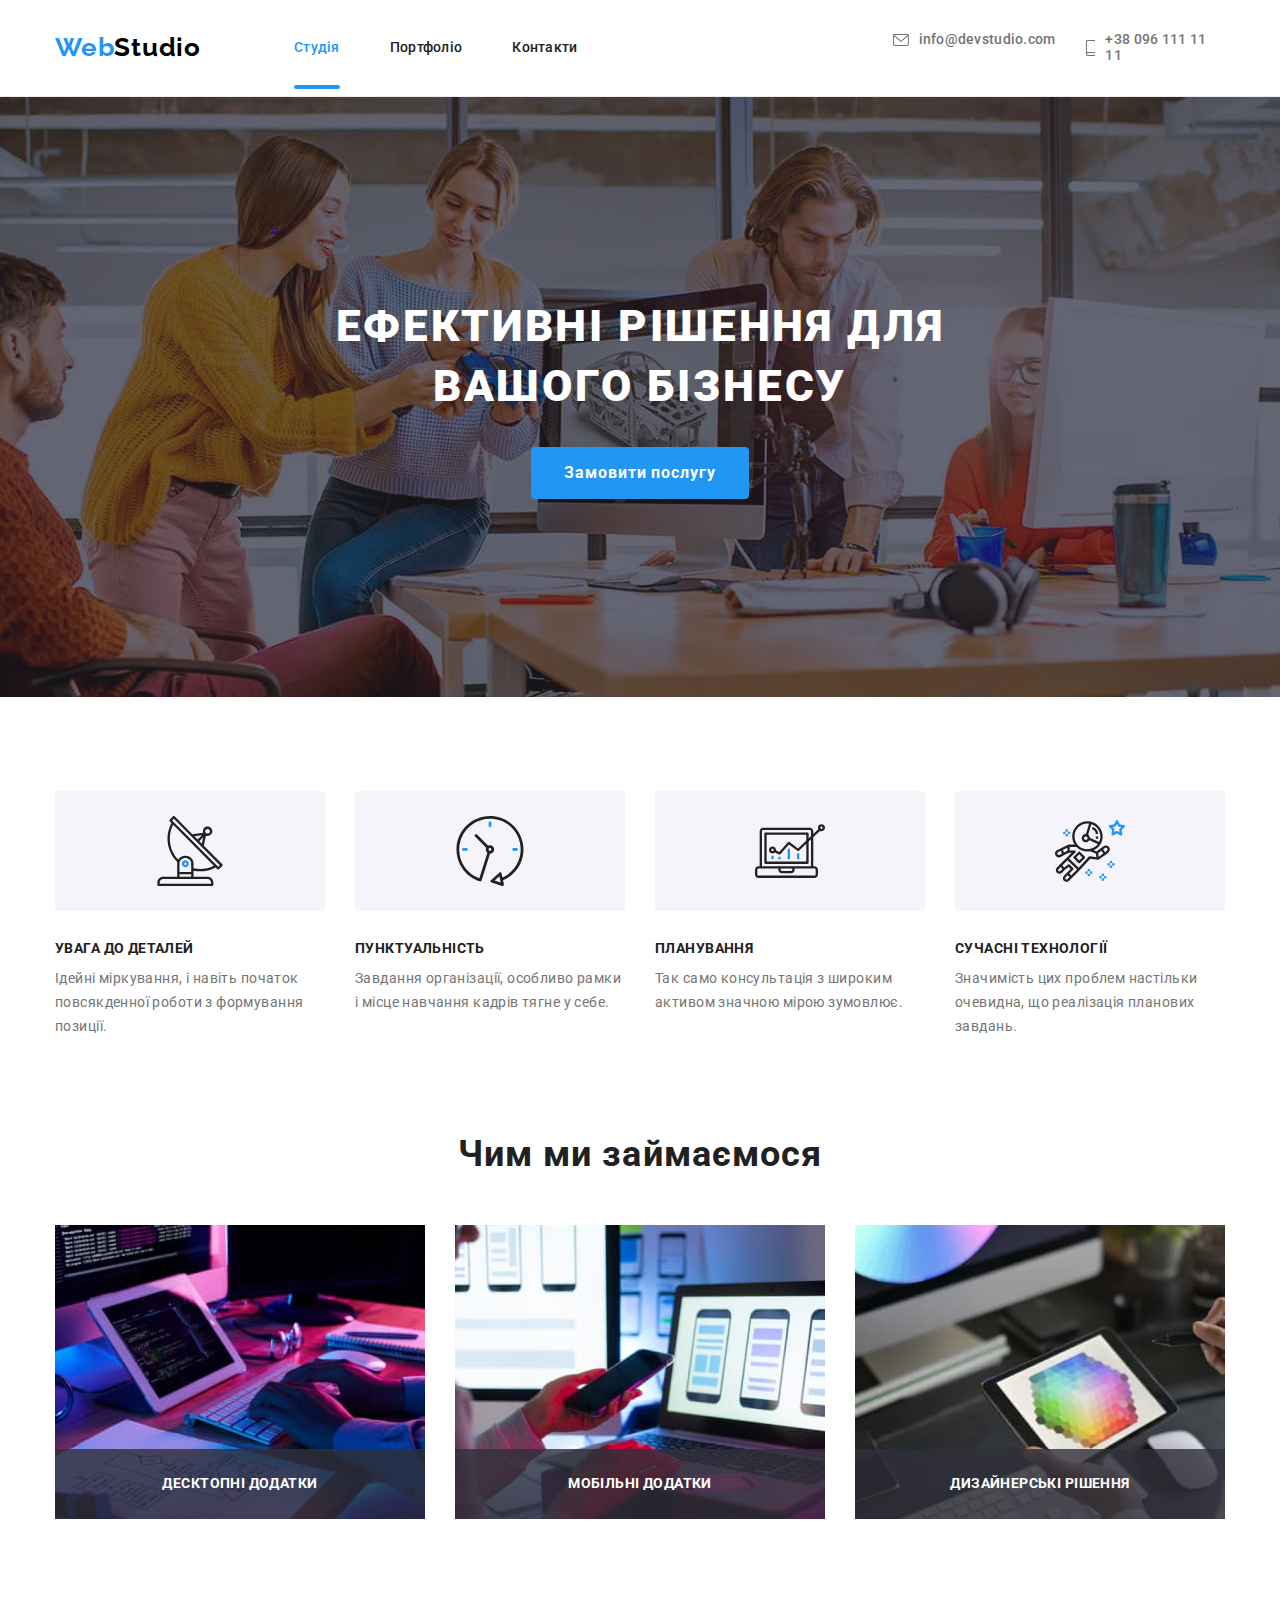
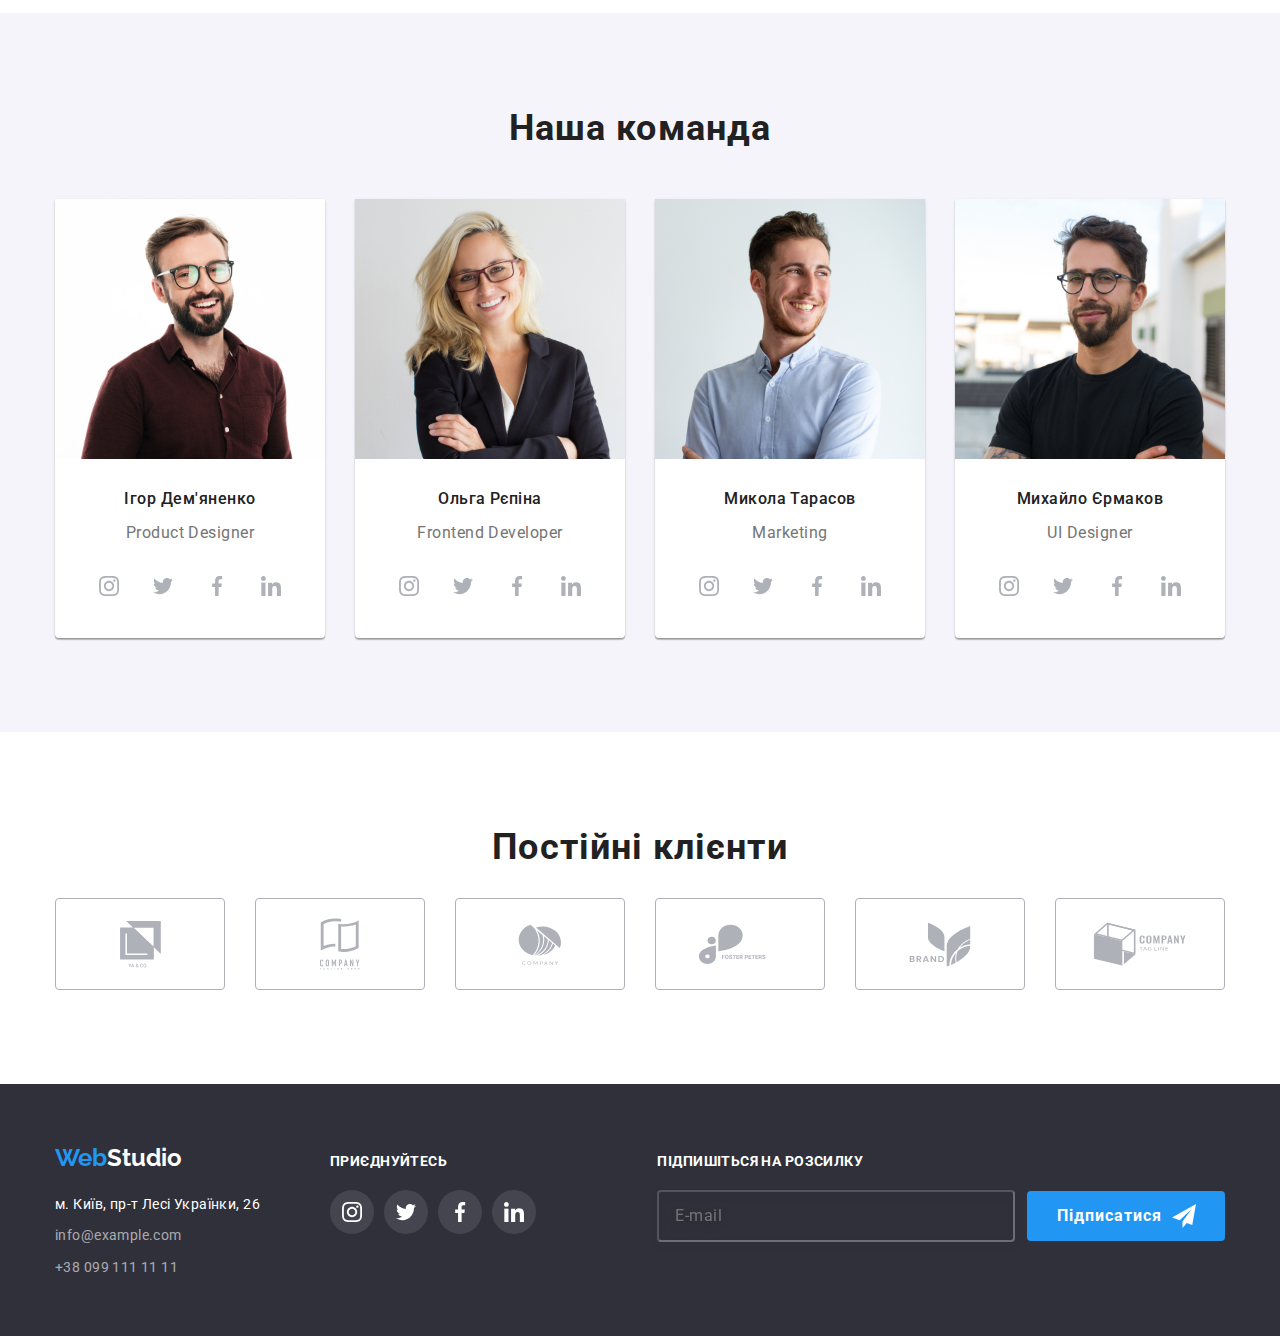
==== index.html @ 373649bb "Изменения в разметке перед работой с img" ====
<!DOCTYPE html>
<html lang="ru">

<head>
  <meta charset="UTF-8" />
  <meta http-equiv="X-UA-Compatible" content="IE=edge" />
  <meta name="viewport" content="width=device-width, initial-scale=1.0" />
  <title>Студия</title>
  <link rel="preconnect" href="https://fonts.googleapis.com" />
  <link rel="preconnect" href="https://fonts.gstatic.com" crossorigin />
  <link rel="stylesheet"
    href="https://cdnjs.cloudflare.com/ajax/libs/modern-normalize/1.1.0/modern-normalize.min.css" />
  <link href="https://fonts.googleapis.com/css2?family=Raleway:wght@700&family=Roboto:wght@400;500;700;900&display=swap"
    rel="stylesheet" />
  <link rel="stylesheet" href="./css/main.min.css">
</head>

<body class="body">
  <!-- Шапка -->
  <header class="header">
    <div class="header__container container ">
      <a lang="en" href="./index.html" class="header__logo"><span class="logo__forepart">Web</span>Studio</a>
      <button type="button" class="header__mobile-button is-open" aria-expanded="false" data-menu-button><svg width="40"
          height="40" aria-label="Перемикач мобільного меню" aria-controls="header__mobile-menu">
          <use class="header__icon-cross" href="./images/sprites.svg#icon-menu"></use>
          <use class="header__icon-menu" href="./images/sprites.svg#icon-cross"></use>
        </svg></button>
      <div class="header__mobile-menu" id="header__mobile-menu" data-menu>
        <nav class="header__navigation">
          <ul class="header__menu">
            <li class="header__menu-item"><a href="./index.html"
                class="header__menu-link header__menu-link--current">Студія</a>
            </li>
            <li class="header__menu-item"><a href="./portfolio.html" class="header__menu-link">Портфоліо</a></li>
            <li class="header__menu-item"><a href="" class="header__menu-link">Контакти</a></li>
          </ul>
        </nav>
        <ul class="header__contacts">
          <li class="header__contacts-item">
            <a href="mailto:info@devstudio.com" class="header__contacts-mail"><svg class="header__contacts-icon"
                width="16" height="12">
                <use href="./images/sprites.svg#icon-envelope"></use>
              </svg>
              info@devstudio.com</a>
          </li>
          <li>
            <a href="tel:+380961111111" class="header__contacts-tel">
              <svg class="header__contacts-icon" width="10" height="16">
                <use href="./images/sprites.svg#icon-smartphone"></use>
              </svg>
              +38 096 111 11 11</a>
          </li>
        </ul>
        <ul class="header__socials">
          <li class="header__socials-item">
            <a href="" class="header__socials-link">Instagram</a>
          </li>
          <li class="header__socials-item">
            <a href="" class="header__socials-link">Twitter</a>
          </li>
          <li class="header__socials-item">
            <a href="" class="header__socials-link">Facebook</a>
          </li>
          <li class="header__socials-item">
            <a href="" class="header__socials-link">LinkedIn</a>
          </li>
        </ul>
      </div>
    </div>
  </header>
  <main>
    <!-- Герой -->
    <section class="hero section">
      <div class="hero__container container">
        <h1 class="hero__title">Ефективні рішення для вашого бізнесу</h1>
        <button type="button" class="button hero__button" data-modal-open>
          Замовити послугу
        </button>
      </div>
    </section>

    <!-- Особенности работы -->

    <section class="advantages section">
      <div class="advantages__container container">
        <h2 class="advantages__title section-title visually-hidden">Наші переваги</h2>
        <ul class="advantages__list">
          <li class="advantages__item">
            <div class="advantages__icon">
              <svg class="advantages__img" width="70" height="70">
                <use href="./images/sprites.svg#icon-antenna"></use>
              </svg>
            </div>
            <h3 class="advantages__title">Увага до деталей</h3>
            <p class="advantages__description">
              Ідейні міркування, і навіть початок повсякденної роботи з формування позиції.
            </p>
          </li>
          <li class="advantages__item">
            <div class="advantages__icon">
              <svg class="advantages__img" width="70" height="70">
                <use href="./images/sprites.svg#icon-clock"></use>
              </svg>
            </div>
            <h3 class="advantages__title">Пунктуальність</h3>
            <p class="advantages__description">
              Завдання організації, особливо рамки і місце навчання кадрів тягне у себе.
            </p>
          </li>
          <li class="advantages__item">
            <div class="advantages__icon">
              <svg class="advantages__img" height="70" width="70">
                <use href="./images/sprites.svg#icon-diagram"></use>
              </svg>
            </div>
            <h3 class="advantages__title">Планування</h3>
            <p class="advantages__description">
              Так само консультація з широким активом значною мірою зумовлює.
            </p>
          </li>
          <li class="advantages__item">
            <div class="advantages__icon">
              <svg class="advantages__img" height="70" width="70">
                <use href="./images/sprites.svg#icon-astronaut"></use>
              </svg>
            </div>
            <h3 class="advantages__title">Сучасні технології</h3>
            <p class="advantages__description">
              Значимість цих проблем настільки очевидна, що реалізація планових завдань.
            </p>
          </li>
        </ul>
      </div>
    </section>

    <!-- Чем занимаются -->

    <section class="specialism section">
      <div class="specialism_container container">
        <h2 class="specialism__title section-title">Чим ми займаємося</h2>
        <ul class="specialism__list">
          <li class="specialism__item">
            <img src="./images/photo-box1.jpg" alt="Програмист пишет код" width="370" />
            <p class="specialism__text">Десктопні додатки</p>
          </li>
          <li class="specialism__item">
            <img src="./images/photo-box2.jpg" alt="Телефон и ноутбук" width="370" />
            <p class="specialism__text">Мобільні додатки</p>
          </li>
          <li class="specialism__item">
            <img src="./images/photo-box3.jpg" alt="Палитра цветов на планшете" width="370" />
            <p class="specialism__text">Дизайнерські рішення</p>
          </li>
        </ul>
      </div>
    </section>
    <!-- Команда -->
    <section class="cooperators section">
      <div class="cooperators__container container">
        <h2 class="cooperators__title section-title">Наша команда</h2>
        <ul class="cooperators__list">
          <li class="cooperators__item">
            <img src="./images/PD.jpg" alt="Product Designer" width="270" />
            <div class="cooperators__card">
              <h3 class="cooperators__name">Ігор Дем'яненко</h3>
              <p lang="en" class="cooperators__post">Product Designer</p>
              <div class="cooperators__networks">
                <a href="" class="cooperators__link"><svg width="20" height="20">
                    <use href="./images/sprites.svg#icon-instagram"></use>
                  </svg>
                </a>
                <a href="" class="cooperators__link"><svg width="20" height="20">
                    <use href="./images/sprites.svg#icon-twitter"></use>
                  </svg>
                </a>
                <a href="" class="cooperators__link"><svg width="20" height="20">
                    <use href="./images/sprites.svg#icon-facebook"></use>
                  </svg>
                </a>
                <a href="" class="cooperators__link"><svg width="20" height="20">
                    <use href="./images/sprites.svg#icon-linkedin"></use>
                  </svg>
                </a>
              </div>
            </div>
          </li>
          <li class="cooperators__item">
            <img src="./images/FD.jpg" alt="Frontend Developer" width="270" />
            <div class="cooperators__card">
              <h3 class="cooperators__name">Ольга Рєпіна</h3>
              <p lang="en" class="cooperators__post">Frontend Developer</p>
              <div class="cooperators__networks">
                <a href="" class="cooperators__link"><svg width="20" height="20">
                    <use href="./images/sprites.svg#icon-instagram"></use>
                  </svg>
                </a>
                <a href="" class="cooperators__link"><svg width="20" height="20">
                    <use href="./images/sprites.svg#icon-twitter"></use>
                  </svg>
                </a>
                <a href="" class="cooperators__link"><svg width="20" height="20">
                    <use href="./images/sprites.svg#icon-facebook"></use>
                  </svg>
                </a>
                <a href="" class="cooperators__link"><svg width="20" height="20">
                    <use href="./images/sprites.svg#icon-linkedin"></use>
                  </svg>
                </a>
              </div>
            </div>
          </li>
          <li class="cooperators__item">
            <img src="./images/M.jpg" alt="Marketing" width="270" />
            <div class="cooperators__card">
              <h3 class="cooperators__name">Микола Тарасов</h3>
              <p lang="en" class="cooperators__post">Marketing</p>
              <div class="cooperators__networks">
                <a href="" class="cooperators__link"><svg width="20" height="20">
                    <use href="./images/sprites.svg#icon-instagram"></use>
                  </svg>
                </a>
                <a href="" class="cooperators__link"><svg width="20" height="20">
                    <use href="./images/sprites.svg#icon-twitter"></use>
                  </svg>
                </a>
                <a href="" class="cooperators__link"><svg width="20" height="20">
                    <use href="./images/sprites.svg#icon-facebook"></use>
                  </svg>
                </a>
                <a href="" class="cooperators__link"><svg width="20" height="20">
                    <use href="./images/sprites.svg#icon-linkedin"></use>
                  </svg>
                </a>
              </div>
            </div>
          </li>
          <li class="cooperators__item">
            <img src="./images/UID.jpg" alt="UI Designer" width="270" />
            <div class="cooperators__card">
              <h3 class="cooperators__name">Михайло Єрмаков</h3>
              <p lang="en" class="cooperators__post">UI Designer</p>
              <div class="cooperators__networks">
                <a href="" class="cooperators__link"><svg width="20" height="20">
                    <use href="./images/sprites.svg#icon-instagram"></use>
                  </svg>
                </a>
                <a href="" class="cooperators__link"><svg width="20" height="20">
                    <use href="./images/sprites.svg#icon-twitter"></use>
                  </svg>
                </a>
                <a href="" class="cooperators__link"><svg width="20" height="20">
                    <use href="./images/sprites.svg#icon-facebook"></use>
                  </svg>
                </a>
                <a href="" class="cooperators__link"><svg width="20" height="20">
                    <use href="./images/sprites.svg#icon-linkedin"></use>
                  </svg>
                </a>
              </div>
            </div>
          </li>
        </ul>
      </div>
    </section>

    <!-- Клиенты -->

    <section class="clients section">
      <div class="clients__container container">
        <h2 class="clients__title section-title">Постійні клієнти</h2>
        <ul class="clients__list">
          <li class="clients__item">
            <a href="" class="clients__link"><svg width="41" height="46.7">
                <use href="./images/sprites.svg#icon-client1"></use>
              </svg></a>
          </li>
          <li class="clients__item">
            <a href="" class="clients__link"><svg width="40" height="52">
                <use href="./images/sprites.svg#icon-client2"></use>
              </svg></a>
          </li>
          <li class="clients__item">
            <a href="" class="clients__link"><svg width="43.46" height="41.18">
                <use href="./images/sprites.svg#icon-client3"></use>
              </svg></a>
          </li>
          <li class="clients__item">
            <a href="" class="clients__link"><svg width="84.44" height="40.62">
                <use href="./images/sprites.svg#icon-client4"></use>
              </svg></a>
          </li>
          <li class="clients__item">
            <a href="" class="clients__link"><svg width="62.54" height="45.43">
                <use href="./images/sprites.svg#icon-client5"></use>
              </svg></a>
          </li>
          <li class="clients__item">
            <a href="" class="clients__link"><svg width="93.79" height="43.93">
                <use href="./images/sprites.svg#icon-client6"></use>
              </svg></a>
          </li>
        </ul>
      </div>
    </section>
  </main>
  <!-- Футер -->

  <footer class="footer">
    <div class="footer__container container">
      <div class="footer__logo">
        <a lang="en" href="./index.html" class="footer__link"><span class="logo__forepart">Web</span>Studio</a>
        <address class="footer_address">
          <ul class="footer__address-list">
            <li class="footer__address-item">м. Київ, пр-т Лесі Українки, 26</li>
            <li class="footer__address-item">
              <a href="mailto:info@example.com" class="footer__address-item--grey">info@example.com</a>
            </li>
            <li class="footer__address-item">
              <a href="tel:+380991111111" class="footer__address-item--grey">+38 099 111 11 11</a>
            </li>
          </ul>
        </address>
      </div>
      <div class="footer__networks">
        <p class="footer__networks-title">приєднуйтесь</p>
        <div class="footer__networks-list">
          <a href="" class="footer__networks-login"><svg width="20" height="20">
              <use href="./images/sprites.svg#icon-instagram"></use>
            </svg></a><a href="" class="footer__networks-login"><svg width="20" height="20">
              <use href="./images/sprites.svg#icon-twitter"></use>
            </svg></a><a href="" class="footer__networks-login"><svg width="20" height="20">
              <use href="./images/sprites.svg#icon-facebook"></use>
            </svg></a><a href="" class="footer__networks-login"><svg width="20" height="20">
              <use href="./images/sprites.svg#icon-linkedin"></use>
            </svg></a>
        </div>
      </div>
      <div class="footer__subscribe">
        <p class="footer__subscribe-label">Підпишіться на розсилку</p>
        <form class="footer__subscribe-form">
          <input type="email" name="email" placeholder="E-mail" class="footer__subscribe-input" />
          <button type="submit" class="footer__subscribe-button">Підписатися<svg class="footer__subscribe-icon">
              <use href="./images/sprites.svg#icon-send"></use>
            </svg></button>
        </form>
      </div>
    </div>
  </footer>

  <!-- Модальное окно -->

  <div class="backdrop is-hidden" data-modal>
    <div class="modal">
      <button class="modal__btn-modal" data-modal-close><svg class="modal__icon-close">
          <use href="./images/sprites.svg#icon-close"></use>
        </svg></button>
      <p class="modal__title">Залиште свої дані, ми вам передзвонимо</p>
      <form class="modal__form">
        <label class="modal__user-contacts">Ім'я<svg class="modal__icon">
            <use href="./images/sprites.svg#icon-person"></use>
          </svg><input type="text" name="name" autofocus class="modal__input" /></label>
        <label class="modal__user-contacts">Телефон<svg class="modal__icon">
            <use href="./images/sprites.svg#icon-phone"></use>
          </svg><input type="tel" name="tel" class="modal__input" /></label>
        <label class="modal__user-contacts">Пошта<svg class="modal__icon">
            <use href="./images/sprites.svg#icon-email"></use>
          </svg><input type="email" name="email" class="modal__input" /></label>
        <label class="modal__user-contacts">Коментар<textarea name="text" placeholder="Введіть текст"
            class="modal__textarea"></textarea></label>
        <label class="modal__agreement"><input type="checkbox" name="agreement" value="agree" class="modal__checkbox"
            required /><svg class="modal__icon-checkbox" width="20px" height="20px">
            <use href="./images/sprites.svg#icon-check"></use>
          </svg>Погоджуюся з розсилкою та приймаю <a href="" class="modal__agreement-link">Умови
            договору</a></label>
        <button type="submit" class="modal__button-submit">Відправити</button>
      </form>
    </div>
  </div>
  <script src="./js/mobile-menu.js"></script>
  <script src="./js/modal.js"></script>
</body>

</html>
---- css/main.min.css ----
:root{--primary-transition-time: 250ms;--primary-cubic-bezier: cubic-bezier(0.4, 0, 0.2, 1);--hero-background-gradient: linear-gradient(to right, rgba(47, 48, 58, 0.4), rgba(47, 48, 58, 0.4));--primary-text-color: #757575;--border-header-color: #ececec;--logo-black-color: #000000;--accent-color: #2196f3;--accent-logo-color: aqua;--title-text-color: #212121;--bgc-hero-footer-color: #2f303a;--main-white-color: #ffffff;--btn-hero-color: #188ce8;--advantages-icon-color: rgba(245, 244, 250, 1);--specialism-text-bgc: rgba(47, 48, 58, 0.8);--cooperators-bgc: #f5f4fa;--cooperators-card-bgc: #ffffff;--cooperators-card-shadow: 0px 1px 3px rgba(0, 0, 0, 0.12), 0px 1px 1px rgba(0, 0, 0, 0.14), 0px 2px 1px rgba(0, 0, 0, 0.2);--cooperators-icon-bgc: #ffffff;--cooperators-icon-fill: #afb1b8;--cooperators-icon-bgc-hover: #2196f3;--cooperators-icon-fill-hover: #ffffff;--clients-border-color: #afb1b8;--clients-fill-color: #afb1b8;--address-footer-color: rgba(255, 255, 255, 0.6);--footer-networks-bgc: rgba(255, 255, 255, 0.1);--footer-input-border-color: rgba(255, 255, 255, 0.3);--footer-input-border-shadow: drop-shadow(0px 4px 4px rgba(0, 0, 0, 0.15));--footer-input-color: rgba(255, 255, 255, 0.6);--footer-button-hover-shadow: 0px 4px 4px rgba(0, 0, 0, 0.15);--btn-grey-color: #f5f4fa;--portfolio-button-current-color: #ffffff;--portfolio-button-hover-color: #ffffff;--portfolio-button-shadow: 0px 3px 1px rgba(0, 0, 0, 0.1), 0px 1px 2px rgba(0, 0, 0, 0.08), 0px 2px 2px rgba(0, 0, 0, 0.12);--portfolio-card-bgc: rgba(33, 150, 243, 0.9);--portfolio-card-hover-shadow: 0px 1px 1px rgba(0, 0, 0, 0.12), 0px 4px 4px rgba(0, 0, 0, 0.06), 1px 4px 6px rgba(0, 0, 0, 0.16);--backdrop-bgc: rgba(0, 0, 0, 0.2);--modal-shadow-color: 0px 1px 3px rgba(0, 0, 0, 0.12), 0px 1px 1px rgba(0, 0, 0, 0.14), 0px 2px 1px rgba(0, 0, 0, 0.2);--modal-border-color: rgba(33, 33, 33, 0.2);--modal-textarea-color: rgba(117, 117, 117, 0.5);--modal-btn-border-color: rgba(0, 0, 0, 0.1);--border-works-color: #eeeeee}body{color:var(--primary-text-color);font-family:Roboto,sans-serif}body.modal-open{overflow:hidden}input,textarea{cursor:pointer}ul,h1,h2,h3,h4,h5,h6,p{list-style:none;padding:0;margin:0}img{display:block;max-width:100%;height:auto;width:100%}.section{padding:60px 0}@media screen and (min-width: 1200px){.section{padding:94px 0}}.container{margin-left:auto;margin-right:auto;padding-right:15px;padding-left:15px;width:100%}@media screen and (min-width: 480px){.container{max-width:480px}}@media screen and (min-width: 768px){.container{max-width:768px}}@media screen and (min-width: 1200px){.container{max-width:1200px}}.button{display:inline-block;cursor:pointer;font-family:inherit;font-weight:500;font-size:16px;line-height:1.62;letter-spacing:.03em;text-align:center;border-radius:4px;border:1px solid rgba(0,0,0,0);color:var(--title-text-color--);background-color:var(--main-white-color)}.section-title{font-weight:700;font-size:28px;line-height:1.17;text-align:center;letter-spacing:.03em;color:var(--title-text-color)}@media screen and (min-width: 1200px){.section-title{font-size:36px}}.visually-hidden{position:absolute;width:1px;height:1px;margin:-1px;border:0;padding:0;white-space:nowrap;clip-path:inset(100%);clip:rect(0 0 0 0);overflow:hidden}.header{border-bottom-width:1px;border-bottom-style:solid;border-bottom-color:var(--border-header-color)}.header__container{display:flex;position:relative;align-items:center}.header__navigation{display:flex;align-items:center}.header__logo{margin-right:87px;padding:16px 0;font-family:Raleway,sans-serif;font-weight:700;font-size:24px;line-height:1.17;text-decoration:none;letter-spacing:.03em;transition:color var(--primary-transition-time) var(--primary-cubic-bezier);color:var(--logo-black-color)}@media screen and (min-width: 768px){.header__logo{padding:26px 0}}@media screen and (min-width: 1200px){.header__logo{margin-right:93px;padding:24px 0 25px 0;font-size:26px;line-height:1.19}}.header__logo:hover,.header__logo:focus{color:var(--accent-logo-color)}.logo__forepart{color:var(--accent-color);transition:color var(--primary-transition-time) var(--primary-cubic-bezier)}.header__logo:hover .logo__forepart,.header__logo:focus .logo__forepart,.footer__link:hover .logo__forepart,.footer__link:focus .logo__forepart{color:var(--accent-logo-color)}@media screen and (min-width: 768px){.header__menu{display:flex;gap:50px}}.header__menu-link{display:block;position:relative;font-weight:500;font-size:40px;line-height:1.18;letter-spacing:.02em;text-decoration:none;color:var(--title-text-color);transition:color var(--primary-transition-time) var(--primary-cubic-bezier)}@media screen and (min-width: 768px){.header__menu-link{padding:32px 0;font-size:14px;line-height:1.14}}.header__menu-link:hover,.header__menu-link:focus{color:var(--accent-color)}.header__menu-link--current{color:var(--accent-color)}.header__menu-link--current::after{content:"";position:absolute;display:none;width:100%;height:4px;left:0;bottom:-1px;border-radius:2px;background-color:var(--accent-color)}@media screen and (min-width: 768px){.header__menu-link--current::after{display:block}}.header__menu-item:not(:last-child){padding-bottom:32px}@media screen and (min-width: 768px){.header__menu-item:not(:last-child){padding-bottom:0}}.header__contacts{display:flex;flex-direction:column-reverse}@media screen and (min-width: 768px){.header__contacts{display:inline-block;margin-left:81px}}@media screen and (min-width: 1200px){.header__contacts{display:flex;flex-direction:row;gap:30px;margin-left:315px}}.header__contacts-mail,.header__contacts-tel{display:flex;font-weight:500;letter-spacing:.02em;text-decoration:none;align-items:center;color:var(--primary-text-color);transition:color var(--primary-transition-time) var(--primary-cubic-bezier)}.header__contacts-mail:hover,.header__contacts-mail:focus,.header__contacts-tel:hover,.header__contacts-tel:focus{color:var(--accent-color)}.header__contacts-tel{font-size:28px;line-height:1.18;margin-top:302px;padding-bottom:32px;color:var(--accent-color)}@media screen and (min-width: 390px){.header__contacts-tel{font-size:34px}}@media screen and (min-width: 768px){.header__contacts-tel{margin-top:0;padding-bottom:21px;font-size:12px;line-height:1.17;color:var(--primary-text-color)}}@media screen and (min-width: 1200px){.header__contacts-tel{padding:32px 0;font-size:14px;line-height:1.14}}.header__contacts-mail{font-size:24px;line-height:1.17;padding-bottom:64px}@media screen and (min-width: 768px){.header__contacts-mail{padding-top:21px;padding-bottom:0;margin-bottom:10px;font-size:12px}}@media screen and (min-width: 1200px){.header__contacts-mail{padding:32px 0;font-size:14px;line-height:1.14}}.header__contacts-icon{display:none;padding-top:0;padding-bottom:0;margin-right:10px;fill:currentColor;transition:fill var(--primary-transition-time) var(--primary-cubic-bezier)}@media screen and (min-width: 768px){.header__contacts-icon{display:block}}.header__contacts-icon:hover,.header__contacts-icon:focus{fill:currentColor}.header__mobile-button{display:inline-flex;position:absolute;top:10px;right:15px;width:40px;height:40px;margin:0;padding:0;border:none;background-color:rgba(0,0,0,0);z-index:2}@media screen and (min-width: 768px){.header__mobile-button{display:none}.header__mobile-button:hover{fill:var(--accent-color)}}.header__icon-cross{display:none}.header__mobile-button.is-open .header__icon-cross{display:block}.header__mobile-button.is-open .header__icon-menu{display:none}.header__mobile-menu{display:flex}@media screen and (max-width: 767px){.header__mobile-menu{display:none;position:absolute;top:0;left:0;width:100%;height:796px;padding:48px 0 48px 40px;transition:opacity 2500ms var(--primary-cubic-bezier);background-color:var(--main-white-color);z-index:1}.header__mobile-menu.is-open{display:block}}@media screen and (max-width: 767px)and (min-width: 768px){.header__mobile-menu.is-open{display:flex}}.header__socials{display:flex;flex-wrap:wrap}@media screen and (min-width: 768px){.header__socials{display:none}}.header__socials-link{display:inline;padding:10px 0;text-decoration:none;font-weight:500;font-size:12px;line-height:1.18;color:var(--accent-color)}@media screen and (min-width: 390px){.header__socials-link{font-weight:500;font-size:18px;line-height:1.22}}.header__socials-item:not(:first-child){margin-left:10px}.header__socials-item:not(:last-child):after{content:"";border-left:1px solid var(--modal-border-color);margin-left:5px;color:var(--modal-border-color)}@media screen and (min-width: 390px){.header__socials-item:not(:last-child):after{margin-left:10px}}@media screen and (min-width: 768px){.header__socials-item:not(:last-child):after{display:none}}.hero{height:400px;margin-left:auto;margin-right:auto;background-color:var(--bgc-hero-footer-color);background-image:var(--hero-background-gradient),url("../images/employees.jpg");background-size:cover;background-repeat:no-repeat;background-position:center;text-align:center;padding:118px 0}@media screen and (min-width: 768px){.hero{max-width:768px}}@media screen and (min-width: 1200px){.hero{max-width:1600px;height:600px;padding:200px 0}}.hero__container{max-width:360px}@media screen and (min-width: 1200px){.hero__container{max-width:696px}}.hero__title{color:var(--main-white-color);font-weight:900;font-size:26px;line-height:1.62;letter-spacing:.06em;text-transform:uppercase;margin-bottom:30px}@media screen and (min-width: 1200px){.hero__title{font-size:44px;line-height:1.36}}.hero .hero__button{padding:10px 32px;font-weight:700;font-size:16px;line-height:1.88;letter-spacing:.06em;align-items:center;color:var(--main-white-color);background-color:var(--accent-color);transition:color var(--primary-transition-time) var(--primary-cubic-bezier),color var(--primary-transition-time) var(--primary-cubic-bezier)}.hero .hero__button:hover,.hero .hero__button:focus{color:var(--main-white-color);background-color:var(--btn-hero-color)}.advantages__list{display:flex;flex-wrap:wrap;gap:30px}.advantages__item{width:100%}@media screen and (min-width: 768px){.advantages__item{width:calc((100% - 30px)/2)}}@media screen and (min-width: 1200px){.advantages__item{width:calc((100% - 90px)/4)}}.advantages__icon{display:flex;background-color:var(--advantages-icon-color);height:120px;border-radius:4px;align-items:center;justify-content:center;margin-bottom:30px}.advantages__img{align-self:center}.advantages__title{color:var(--title-text-color);font-weight:700;font-size:14px;line-height:1.14;text-transform:uppercase;letter-spacing:.03em;margin-bottom:10px;text-align:center}@media screen and (min-width: 768px){.advantages__title{text-align:start}}.advantages__description{font-weight:400;font-size:14px;line-height:1.71;letter-spacing:.03em}.specialism{display:none;padding-top:0}@media screen and (min-width: 1200px){.specialism{display:block}}.specialism__title{margin-bottom:50px}.specialism__list{display:flex;gap:30px}.specialism__item{position:relative}.specialism__text{display:flex;position:absolute;width:100%;height:70px;bottom:0px;font-style:normal;font-weight:700;font-size:14px;line-height:1.14;letter-spacing:.03em;text-transform:uppercase;align-items:center;justify-content:center;color:var(--main-white-color);background-color:var(--specialism-text-bgc)}.cooperators{background-color:var(--cooperators-bgc)}.cooperators__title{margin-bottom:30px}@media screen and (min-width: 1200px){.cooperators__title{margin-bottom:50px}}.cooperators__list{display:flex;gap:30px;flex-wrap:wrap}.cooperators__item{width:100%;background-color:var(--main-white-color);box-shadow:var(--cooperators-card-shadow);border-radius:0px 0px 4px 4px}@media screen and (min-width: 768px){.cooperators__item{width:calc((100% - 30px)/2)}}@media screen and (min-width: 1200px){.cooperators__item{width:calc((100% - 90px)/4)}}.cooperators__card{padding:30px 0 24px 0;text-align:center}@media screen and (min-width: 1200px){.cooperators__card{padding:30px 32px}}.cooperators__name{color:var(--title-text-color);font-weight:500;font-size:16px;line-height:1.19;letter-spacing:.03em;margin-bottom:10px}.cooperators__post{font-weight:400;font-size:16px;line-height:1.9;letter-spacing:.03em;margin-bottom:16px}.cooperators__networks{display:inline-flex;gap:10px}.cooperators__link{display:flex;width:44px;height:44px;border-radius:44px;align-items:center;justify-content:center;background-color:var(--cooperators-icon-bgc);fill:var(--cooperators-icon-fill);transition:fill var(--primary-transition-time) var(--primary-cubic-bezier),background-color var(--primary-transition-time) var(--primary-cubic-bezier)}.cooperators__link:hover,.cooperators__link:focus{background-color:var(--cooperators-icon-bgc-hover);fill:var(--cooperators-icon-fill-hover)}.clients__list{display:flex;flex-wrap:wrap;margin-top:30px;gap:30px;justify-content:center}.clients__item{width:calc((100% - 30px)/2)}@media screen and (min-width: 480px){.clients__item{width:210px}}@media screen and (min-width: 768px){.clients__item{width:calc((100% - 60px)/3)}}@media screen and (min-width: 1200px){.clients__item{width:calc((100% - 150px)/6)}}.clients__link{display:flex;height:92px;border:1px solid var(--clients-border-color);border-radius:4px;fill:var(--clients-fill-color);align-items:center;justify-content:center;transition:fill var(--primary-transition-time) var(--primary-cubic-bezier),border var(--primary-transition-time) var(--primary-cubic-bezier)}.clients__link:hover,.clients__link:focus{fill:var(--accent-color);border:1px solid var(--accent-color)}.backdrop{position:fixed;top:0;left:0;width:100%;height:100%;background-color:var(--backdrop-bgc);transition:opacity var(--primary-transition-time) var(--primary-cubic-bezier)}.backdrop.is-hidden{opacity:0;pointer-events:none}.modal{position:absolute;width:calc(100% - 30px);max-width:450px;top:50%;left:50%;padding:40px;transform:translate(-50%, -50%) scale(1);transition:transform var(--primary-transition-time) var(--primary-cubic-bezier);border-radius:4px;box-shadow:var(--modal-shadow-color);background-color:var(--main-white-color)}@media screen and (min-width: 1200px){.modal{max-width:528px}}.backdrop.is-hidden .modal{transform:translate(-50%, -50%) scale(1.1)}.modal__btn-modal{position:absolute;display:flex;width:30px;height:30px;right:8px;top:8px;border-radius:50%;align-items:center;cursor:pointer;background-color:var(--main-white-color);border:1px solid var(--modal-btn-border-color)}.modal__icon-close{width:18px;height:18px;fill:var(--logo-black-color);transition:fill var(--primary-transition-time) var(--primary-cubic-bezier)}.modal__title{margin-bottom:12px;font-weight:700;font-size:20px;line-height:1.5;text-align:center;letter-spacing:.03em;color:var(--title-text-color)}@media screen and (min-width: 1200px){.modal__title{line-height:1.15}}.modal__form{width:100%;height:100%}.modal__user-contacts{position:relative;display:flex;flex-direction:column;font-weight:400;font-size:12px;line-height:1.17;letter-spacing:.01em}.modal__icon{position:absolute;top:11px;left:12px;width:18px;height:18px;transform:translateY(100%);transition:fill var(--primary-transition-time) var(--primary-cubic-bezier)}.modal__input{height:40px;padding-left:42px;margin-top:4px;outline:none;border:1px solid var(--modal-border-color);border-radius:4px;transition:border-color var(--primary-transition-time) var(--primary-cubic-bezier)}.modal__textarea{height:120px;margin-top:4px;padding:12px 16px;resize:none;outline:none;font-weight:400;font-size:14px;line-height:1.14;letter-spacing:.01em;color:var(--modal-textarea-color);border:1px solid var(--modal-border-color);border-radius:4px;transition:border-color var(--primary-transition-time) var(--primary-cubic-bezier)}.modal__icon{position:absolute;top:11px;left:12px;width:18px;height:18px;transform:translateY(100%);transition:fill var(--primary-transition-time) var(--primary-cubic-bezier)}.modal__input{height:40px;padding-left:42px;margin-top:4px;outline:none;border:1px solid var(--modal-border-color);border-radius:4px;transition:border-color var(--primary-transition-time) var(--primary-cubic-bezier)}.modal__textarea{height:120px;margin-top:4px;padding:12px 16px;resize:none;outline:none;font-weight:400;font-size:14px;line-height:1.14;letter-spacing:.01em;color:var(--modal-textarea-color);border:1px solid var(--modal-border-color);border-radius:4px;transition:border-color var(--primary-transition-time) var(--primary-cubic-bezier)}@media screen and (min-width: 1200px){.modal__textarea{font-size:12px;line-height:1.17}}.modal__agreement{display:inline-block;padding:0;margin-top:20px;text-align:center;font-weight:400;font-size:12px;line-height:1.17;letter-spacing:.03em}@media screen and (min-width: 1200px){.modal__agreement{margin-left:12px;font-size:14px;line-height:1.71}}.modal__agreement-link{color:var(--accent-color)}.modal__checkbox{display:inline-block;width:1px;height:1px;margin:-1px;border:0;padding:0;white-space:nowrap;clip-path:inset(100%);clip:rect(0 0 0 0);overflow:hidden}.modal__icon-checkbox{display:inline-block;width:16px;height:15px;margin-right:8px;border:1px solid var(--logo-black-color);border-radius:2px;vertical-align:text-top;transition:border-color var(--primary-transition-time) var(--primary-cubic-bezier)}.modal__btn-modal:hover .modal__icon-close,.modal__btn-modal:focus .modal__icon-close{fill:var(--accent-color)}.modal__user-contacts:not(:first-child){margin-top:10px}.modal__user-contacts:focus-within>.modal__input,.modal__user-contacts:focus-within>.modal__textarea{border-color:var(--accent-color);color:var(--logo-black-color)}.modal__user-contacts:focus-within>.modal__icon{fill:var(--accent-color)}.modal__checkbox:checked+.modal__icon-checkbox{background-color:var(--accent-color);border:1px solid var(--accent-color)}.modal__checkbox:focus+.modal__icon-checkbox{border-color:var(--accent-color)}.modal__button-submit{display:block;margin-top:30px;margin-left:auto;margin-right:auto;padding:10px 55px 10px 56px;font-weight:700;font-size:16px;line-height:1.88;align-items:center;text-align:center;letter-spacing:.06em;color:var(--main-white-color);background-color:var(--accent-color);border:1px solid rgba(0,0,0,0);border-radius:4px;transition:background-color var(--primary-transition-time) var(--primary-cubic-bezier),box-shadow var(--primary-transition-time) var(--primary-cubic-bezier)}.modal__button-submit:hover,.modal__button-submit:focus{background-color:var(--btn-hero-color);box-shadow:0px 4px 4px rgba(0,0,0,.15)}.portfolio__menu{display:flex;flex-wrap:wrap;gap:8px}@media screen and (min-width: 480px){.portfolio__menu{justify-content:center}}@media screen and (min-width: 768px){.portfolio__menu{flex-wrap:nowrap}}.portfolio__menu-button{padding:6px 22px;transition:color var(--primary-transition-time) var(--primary-cubic-bezier),background-color var(--primary-transition-time) var(--primary-cubic-bezier),box-shadow var(--primary-transition-time) var(--primary-cubic-bezier);color:var(--title-text-color);background-color:var(--btn-grey-color)}.portfolio__menu-button--current{color:var(--portfolio-button-current-color);background-color:var(--accent-color)}.portfolio__menu-button:hover,.portfolio__menu-button:focus{color:var(--portfolio-button-hover-color);background-color:var(--accent-color);box-shadow:var(--portfolio-button-shadow)}.portfolio__works-list{display:flex;flex-wrap:wrap;gap:30px;margin-top:40px;justify-content:center}@media screen and (min-width: 768px){.portfolio__works-list{margin-top:30px;justify-content:left}}@media screen and (min-width: 1200px){.portfolio__works-list{margin-top:50px}}@media screen and (min-width: 768px){.portfolio__works-item{width:calc((100% - 30px)/2)}}@media screen and (min-width: 1200px){.portfolio__works-item{width:calc((100% - 60px)/3)}}.portfolio__link-card{display:flex;flex-direction:column;height:100%;text-decoration:none;transition:box-shadow var(--primary-transition-time) var(--primary-cubic-bezier)}.portfolio__card-overlate{position:relative;overflow:hidden}.portfolio__link-card:hover,.portfolio__link-card:focus{box-shadow:var(--portfolio-card-hover-shadow)}.portfolio__card-description{display:block;padding:20px 24px;flex-grow:1;border-width:0 1px 1px;border-style:solid;border-color:var(--border-works-color)}@media screen and (min-width: 768px)and (max-width: 1199px){.portfolio__card-description{padding:20px 24px 56px 24px}}.portfolio__card-title{margin-bottom:4px;font-weight:700;font-size:18px;line-height:2;letter-spacing:.06em;color:var(--title-text-color)}.portfolio__card-name{font-weight:400;font-size:16px;line-height:1.88;text-decoration:none;letter-spacing:.03em;color:var(--primary-text-color)}.portfolio__card-text{position:absolute;display:block;padding:77px 24px;top:0;left:0;width:100%;height:100%;font-style:normal;font-weight:400;font-size:18px;line-height:1.56;letter-spacing:.03em;transform:translateY(101%);transition:transform var(--primary-transition-time) var(--primary-cubic-bezier);color:var(--main-white-color);background-color:var(--portfolio-card-bgc)}@media screen and (min-width: 768px){.portfolio__card-text{padding:49px 24px 77px 24px}}@media screen and (min-width: 1200px){.portfolio__card-text{padding:49px 24px}}.portfolio__link-card:hover .portfolio__card-text,.portfolio__link-card:focus .portfolio__card-text{transform:translateY(0)}.footer{height:603px;padding-top:60px;padding-bottom:60px;background-color:var(--bgc-hero-footer-color)}@media screen and (min-width: 768px){.footer{height:463px}}@media screen and (min-width: 1200px){.footer{height:252px}}.footer__container{text-align:center}@media screen and (min-width: 768px){.footer__container{display:flex;flex-wrap:wrap;align-items:baseline;justify-content:center}}@media screen and (min-width: 1200px){.footer__container{display:flex;flex-wrap:wrap;align-items:baseline;text-align:start}}.footer__address-list{display:block;margin-bottom:60px;font-style:normal;font-weight:400;font-size:14px;line-height:1.71;letter-spacing:.03em;text-decoration:none;color:var(--main-white-color)}@media screen and (min-width: 1200px){.footer__address-list{margin-bottom:0}}.footer__link{display:block;margin-bottom:20px;margin-bottom:20px;font-family:Raleway,sans-serif;font-weight:700;font-size:24px;line-height:1.17;text-decoration:none;color:var(--main-white-color);transition:color var(--primary-transition-time) var(--primary-cubic-bezier)}.footer__link:hover,.footer__link:focus{color:var(--accent-logo-color)}.footer__address-item:not(:last-child){margin-bottom:8px}.footer__address-item--grey,.footer__address-item--grey{color:var(--address-footer-color);text-decoration:none;transition:color var(--primary-transition-time) var(--primary-cubic-bezier)}.footer__address-item--grey:hover,.footer__address-item--grey:focus,.footer__address-item--grey:hover,.footer__address-item--grey:focus{color:var(--accent-color)}.footer__networks{height:80px;margin-bottom:60px}@media screen and (min-width: 768px){.footer__networks{margin-left:165px;margin-bottom:102px}}@media screen and (min-width: 1200px){.footer__networks{margin-left:70px;margin-bottom:0}}.footer__networks-title{margin-bottom:20px;font-weight:700;font-size:14px;line-height:1.14;letter-spacing:.03em;text-transform:uppercase;color:var(--main-white-color)}.footer__networks-list{display:flex;gap:10px;justify-content:center}.footer__networks-login{display:flex;width:44px;height:44px;border-radius:44px;align-items:center;justify-content:center;background-color:var(--footer-networks-bgc);fill:var(--main-white-color);transition:background-color var(--primary-transition-time) var(--primary-cubic-bezier)}.footer__networks-login:hover,.footer__networks-login:focus{background-color:var(--accent-color)}@media screen and (min-width: 1200px){.footer__subscribe{margin-left:auto}}.footer__subscribe-icon{width:24px;height:24px;margin-left:10px;text-align:center}.footer__subscribe-form{width:100%;height:50px}@media screen and (min-width: 1200px){.footer__subscribe-form{display:flex;align-items:baseline;justify-content:center}}.footer__subscribe-label{margin-bottom:20px;font-weight:700;font-size:14px;line-height:1.14;letter-spacing:.03em;text-transform:uppercase;color:var(--main-white-color)}.footer__subscribe-input{display:inline-block;width:100%;max-width:358px;padding:14px 16px 14px 16px;margin-bottom:20px;font-weight:400;font-size:16px;line-height:1.25;align-items:center;letter-spacing:.03em;outline:none;border-color:var(--footer-input-border-color);filter:var(--footer-input-border-shadow);border-radius:4px;transition:button-color var(--primary-transition-time) var(--primary-cubic-bezier);color:var(--footer-input-color);background-color:rgba(0,0,0,0)}@media screen and (min-width: 480px){.footer__subscribe-input{width:358px}}@media screen and (min-width: 768px){.footer__subscribe-input{display:block}}.footer__subscribe-input:focus{border-color:var(--accent-color)}.footer__subscribe-button{display:inline-flex;padding:9px 28px 9px 29px;font-weight:700;font-size:16px;line-height:1.88;letter-spacing:.06em;align-items:center;border-radius:4px;border:1px solid rgba(0,0,0,0);color:var(--main-white-color);background-color:var(--accent-color);transition:background-color var(--primary-transition-time) var(--primary-cubic-bezier),box-shadow var(--primary-transition-time) var(--primary-cubic-bezier)}@media screen and (min-width: 1200px){.footer__subscribe-button{margin-left:12px}}.footer__subscribe-button:hover,.footer__subscribe-button:focus{background-color:var(--btn-hero-color);box-shadow:var(--footer-button-hover-shadow)}/*# sourceMappingURL=main.min.css.map */
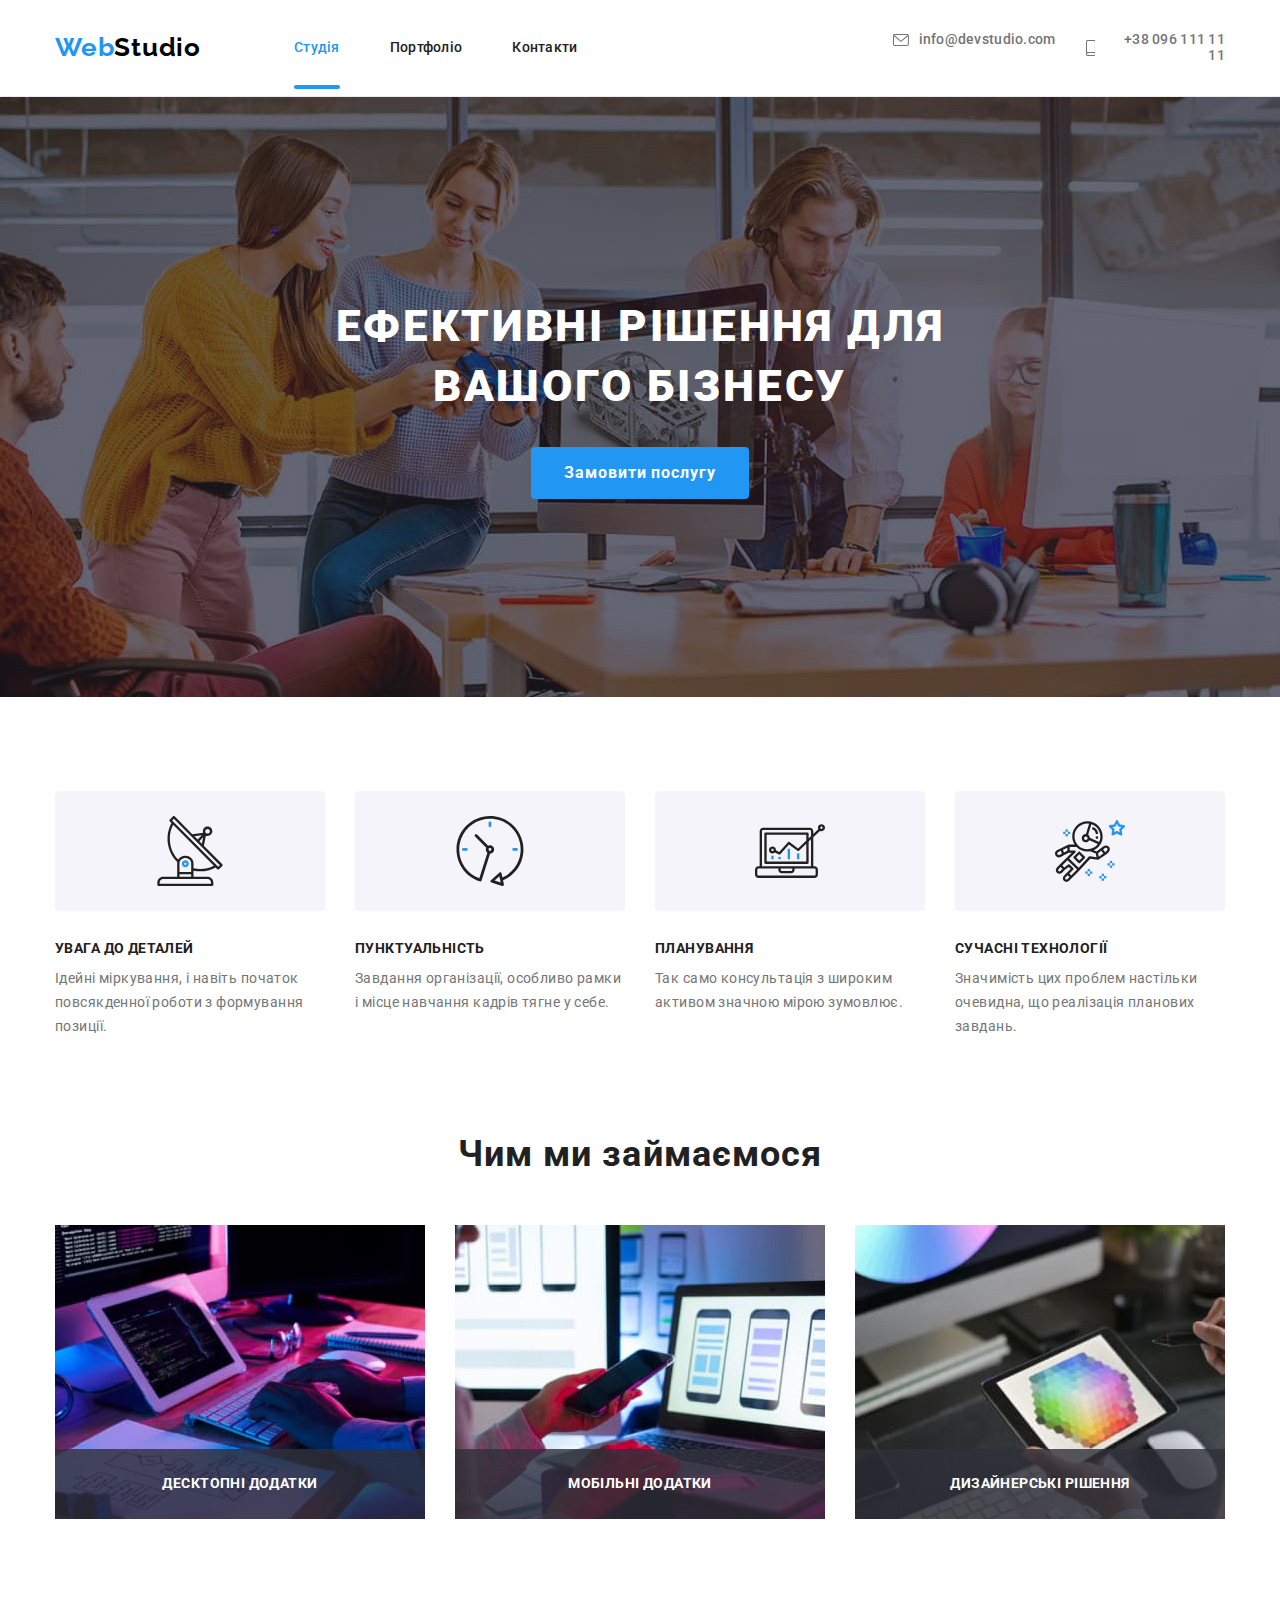
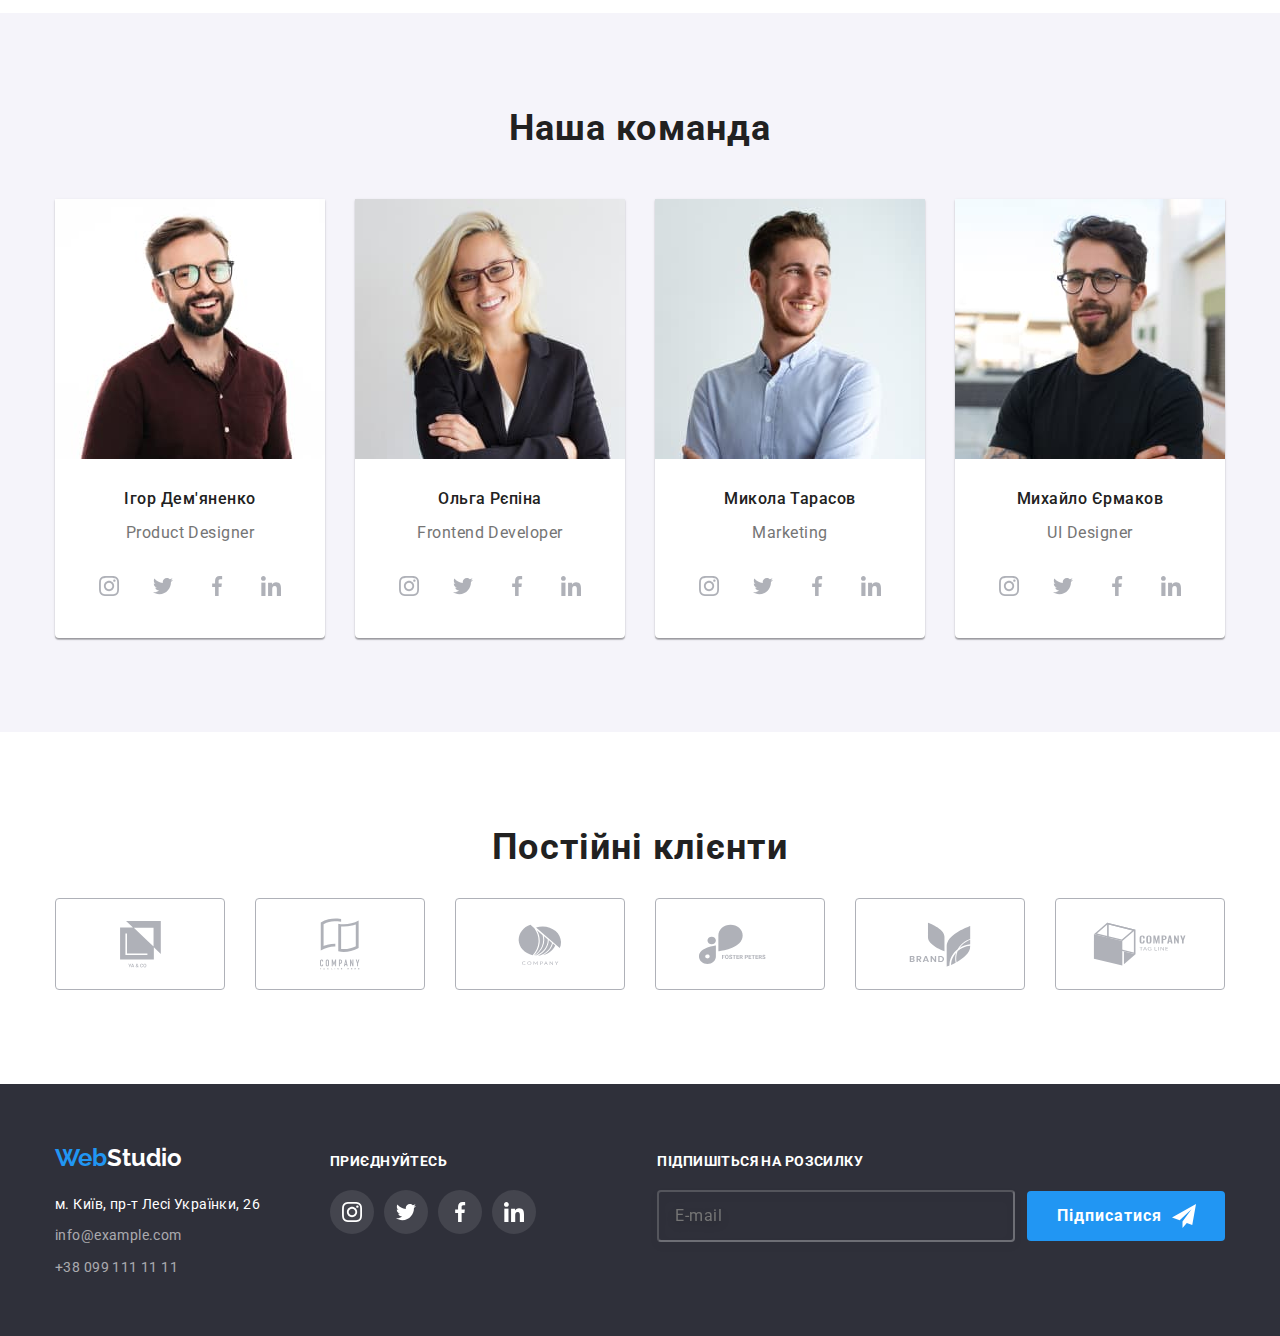
==== commit 1a5642b4: "Сделал отзывчивые изображения" ====
--- a/index.html
+++ b/index.html
@@ -140,15 +140,18 @@
         <h2 class="specialism__title section-title">Чим ми займаємося</h2>
         <ul class="specialism__list">
           <li class="specialism__item">
-            <img src="./images/photo-box1.jpg" alt="Програмист пишет код" width="370" />
+            <img srcset="./images/photo-box1-1x.jpg 1x, ./images/photo-box1-2x.jpg 2x" src="./images/photo-box1-1x.jpg"
+              alt="Програмист пишет код" width="370" />
             <p class="specialism__text">Десктопні додатки</p>
           </li>
           <li class="specialism__item">
-            <img src="./images/photo-box2.jpg" alt="Телефон и ноутбук" width="370" />
+            <img srcset="./images/photo-box2-1x.jpg 1x, ./images/photo-box2-2x.jpg 2x" src="./images/photo-box2-1x.jpg"
+              alt="Телефон и ноутбук" width="370" />
             <p class="specialism__text">Мобільні додатки</p>
           </li>
           <li class="specialism__item">
-            <img src="./images/photo-box3.jpg" alt="Палитра цветов на планшете" width="370" />
+            <img srcset="./images/photo-box3-1x.jpg 1x, ./images/photo-box3-2x.jpg 2x" src="./images/photo-box3-1x.jpg"
+              alt="Палитра цветов на планшете" width="370" />
             <p class="specialism__text">Дизайнерські рішення</p>
           </li>
         </ul>
@@ -160,7 +163,14 @@
         <h2 class="cooperators__title section-title">Наша команда</h2>
         <ul class="cooperators__list">
           <li class="cooperators__item">
-            <img src="./images/PD.jpg" alt="Product Designer" width="270" />
+            <img srcset="
+              ./images/igor-desktop1x.jpg 270w,
+              ./images/igor-desktop2x.jpg 540w,
+              ./images/igor-tablet1x.jpg 354w,
+              ./images/igor-tablet2x.jpg 708w,
+              ./images/igor-mobile1x.jpg 450w,
+              ./images/igor-mobile2x.jpg 900w" src="./images/igor-mobile1x.jpg" alt="Product Designer"
+              sizes="(min-width: 1200px) 270px, (min-width: 768px) 354px, (min-width: 480px) 450px, 450px" />
             <div class="cooperators__card">
               <h3 class="cooperators__name">Ігор Дем'яненко</h3>
               <p lang="en" class="cooperators__post">Product Designer</p>
@@ -185,7 +195,14 @@
             </div>
           </li>
           <li class="cooperators__item">
-            <img src="./images/FD.jpg" alt="Frontend Developer" width="270" />
+            <img srcset="
+            ./images/olga-desktop1x.jpg 270w,
+            ./images/olga-desktop2x.jpg 540w,
+            ./images/olga-tablet1x.jpg 354w,
+            ./images/olga-tablet2x.jpg 708w,
+            ./images/olga-mobile1x.jpg 450w,
+            ./images/olga-mobile2x.jpg 900w" src="./images/olga-mobile1x.jpg" alt="Frontend Developer"
+              sizes="(min-width: 1200px) 270px, (min-width: 768px) 354px, (min-width: 480px) 450px, 450px" />
             <div class="cooperators__card">
               <h3 class="cooperators__name">Ольга Рєпіна</h3>
               <p lang="en" class="cooperators__post">Frontend Developer</p>
@@ -210,7 +227,14 @@
             </div>
           </li>
           <li class="cooperators__item">
-            <img src="./images/M.jpg" alt="Marketing" width="270" />
+            <img srcset="
+            ./images/mykola-desktop1x.jpg 270w,
+            ./images/mykola-desktop2x.jpg 540w,
+            ./images/mykola-tablet1x.jpg 354w,
+            ./images/mykola-tablet2x.jpg 708w,
+            ./images/mykola-mobile1x.jpg 450w,
+            ./images/mykola-mobile2x.jpg 900w" src="./images/mykola-mobile1x.jpg" alt="Marketing"
+              sizes="(min-width: 1200px) 270px, (min-width: 768px) 354px, (min-width: 480px) 450px, 450px" />
             <div class="cooperators__card">
               <h3 class="cooperators__name">Микола Тарасов</h3>
               <p lang="en" class="cooperators__post">Marketing</p>
@@ -235,7 +259,14 @@
             </div>
           </li>
           <li class="cooperators__item">
-            <img src="./images/UID.jpg" alt="UI Designer" width="270" />
+            <img srcset="
+            ./images/mihail-desktop1x.jpg 270w,
+            ./images/mihail-desktop2x.jpg 540w,
+            ./images/mihail-tablet1x.jpg 354w,
+            ./images/mihail-tablet2x.jpg 708w,
+            ./images/mihail-mobile1x.jpg 450w,
+            ./images/mihail-mobile2x.jpg 900w" src="./images/mihail-mobile1x.jpg" alt="UI Designer"
+              sizes="(min-width: 1200px) 270px, (min-width: 768px) 354px, (min-width: 480px) 450px, 450px" />
             <div class="cooperators__card">
               <h3 class="cooperators__name">Михайло Єрмаков</h3>
               <p lang="en" class="cooperators__post">UI Designer</p>
--- a/css/main.min.css
+++ b/css/main.min.css
@@ -1 +1 @@
-:root{--primary-transition-time: 250ms;--primary-cubic-bezier: cubic-bezier(0.4, 0, 0.2, 1);--hero-background-gradient: linear-gradient(to right, rgba(47, 48, 58, 0.4), rgba(47, 48, 58, 0.4));--primary-text-color: #757575;--border-header-color: #ececec;--logo-black-color: #000000;--accent-color: #2196f3;--accent-logo-color: aqua;--title-text-color: #212121;--bgc-hero-footer-color: #2f303a;--main-white-color: #ffffff;--btn-hero-color: #188ce8;--advantages-icon-color: rgba(245, 244, 250, 1);--specialism-text-bgc: rgba(47, 48, 58, 0.8);--cooperators-bgc: #f5f4fa;--cooperators-card-bgc: #ffffff;--cooperators-card-shadow: 0px 1px 3px rgba(0, 0, 0, 0.12), 0px 1px 1px rgba(0, 0, 0, 0.14), 0px 2px 1px rgba(0, 0, 0, 0.2);--cooperators-icon-bgc: #ffffff;--cooperators-icon-fill: #afb1b8;--cooperators-icon-bgc-hover: #2196f3;--cooperators-icon-fill-hover: #ffffff;--clients-border-color: #afb1b8;--clients-fill-color: #afb1b8;--address-footer-color: rgba(255, 255, 255, 0.6);--footer-networks-bgc: rgba(255, 255, 255, 0.1);--footer-input-border-color: rgba(255, 255, 255, 0.3);--footer-input-border-shadow: drop-shadow(0px 4px 4px rgba(0, 0, 0, 0.15));--footer-input-color: rgba(255, 255, 255, 0.6);--footer-button-hover-shadow: 0px 4px 4px rgba(0, 0, 0, 0.15);--btn-grey-color: #f5f4fa;--portfolio-button-current-color: #ffffff;--portfolio-button-hover-color: #ffffff;--portfolio-button-shadow: 0px 3px 1px rgba(0, 0, 0, 0.1), 0px 1px 2px rgba(0, 0, 0, 0.08), 0px 2px 2px rgba(0, 0, 0, 0.12);--portfolio-card-bgc: rgba(33, 150, 243, 0.9);--portfolio-card-hover-shadow: 0px 1px 1px rgba(0, 0, 0, 0.12), 0px 4px 4px rgba(0, 0, 0, 0.06), 1px 4px 6px rgba(0, 0, 0, 0.16);--backdrop-bgc: rgba(0, 0, 0, 0.2);--modal-shadow-color: 0px 1px 3px rgba(0, 0, 0, 0.12), 0px 1px 1px rgba(0, 0, 0, 0.14), 0px 2px 1px rgba(0, 0, 0, 0.2);--modal-border-color: rgba(33, 33, 33, 0.2);--modal-textarea-color: rgba(117, 117, 117, 0.5);--modal-btn-border-color: rgba(0, 0, 0, 0.1);--border-works-color: #eeeeee}body{color:var(--primary-text-color);font-family:Roboto,sans-serif}body.modal-open{overflow:hidden}input,textarea{cursor:pointer}ul,h1,h2,h3,h4,h5,h6,p{list-style:none;padding:0;margin:0}img{display:block;max-width:100%;height:auto;width:100%}.section{padding:60px 0}@media screen and (min-width: 1200px){.section{padding:94px 0}}.container{margin-left:auto;margin-right:auto;padding-right:15px;padding-left:15px;width:100%}@media screen and (min-width: 480px){.container{max-width:480px}}@media screen and (min-width: 768px){.container{max-width:768px}}@media screen and (min-width: 1200px){.container{max-width:1200px}}.button{display:inline-block;cursor:pointer;font-family:inherit;font-weight:500;font-size:16px;line-height:1.62;letter-spacing:.03em;text-align:center;border-radius:4px;border:1px solid rgba(0,0,0,0);color:var(--title-text-color--);background-color:var(--main-white-color)}.section-title{font-weight:700;font-size:28px;line-height:1.17;text-align:center;letter-spacing:.03em;color:var(--title-text-color)}@media screen and (min-width: 1200px){.section-title{font-size:36px}}.visually-hidden{position:absolute;width:1px;height:1px;margin:-1px;border:0;padding:0;white-space:nowrap;clip-path:inset(100%);clip:rect(0 0 0 0);overflow:hidden}.header{border-bottom-width:1px;border-bottom-style:solid;border-bottom-color:var(--border-header-color)}.header__container{display:flex;position:relative;align-items:center}.header__navigation{display:flex;align-items:center}.header__logo{margin-right:87px;padding:16px 0;font-family:Raleway,sans-serif;font-weight:700;font-size:24px;line-height:1.17;text-decoration:none;letter-spacing:.03em;transition:color var(--primary-transition-time) var(--primary-cubic-bezier);color:var(--logo-black-color)}@media screen and (min-width: 768px){.header__logo{padding:26px 0}}@media screen and (min-width: 1200px){.header__logo{margin-right:93px;padding:24px 0 25px 0;font-size:26px;line-height:1.19}}.header__logo:hover,.header__logo:focus{color:var(--accent-logo-color)}.logo__forepart{color:var(--accent-color);transition:color var(--primary-transition-time) var(--primary-cubic-bezier)}.header__logo:hover .logo__forepart,.header__logo:focus .logo__forepart,.footer__link:hover .logo__forepart,.footer__link:focus .logo__forepart{color:var(--accent-logo-color)}@media screen and (min-width: 768px){.header__menu{display:flex;gap:50px}}.header__menu-link{display:block;position:relative;font-weight:500;font-size:40px;line-height:1.18;letter-spacing:.02em;text-decoration:none;color:var(--title-text-color);transition:color var(--primary-transition-time) var(--primary-cubic-bezier)}@media screen and (min-width: 768px){.header__menu-link{padding:32px 0;font-size:14px;line-height:1.14}}.header__menu-link:hover,.header__menu-link:focus{color:var(--accent-color)}.header__menu-link--current{color:var(--accent-color)}.header__menu-link--current::after{content:"";position:absolute;display:none;width:100%;height:4px;left:0;bottom:-1px;border-radius:2px;background-color:var(--accent-color)}@media screen and (min-width: 768px){.header__menu-link--current::after{display:block}}.header__menu-item:not(:last-child){padding-bottom:32px}@media screen and (min-width: 768px){.header__menu-item:not(:last-child){padding-bottom:0}}.header__contacts{display:flex;flex-direction:column-reverse}@media screen and (min-width: 768px){.header__contacts{display:inline-block;margin-left:81px}}@media screen and (min-width: 1200px){.header__contacts{display:flex;flex-direction:row;gap:30px;margin-left:315px}}.header__contacts-mail,.header__contacts-tel{display:flex;font-weight:500;letter-spacing:.02em;text-decoration:none;align-items:center;color:var(--primary-text-color);transition:color var(--primary-transition-time) var(--primary-cubic-bezier)}.header__contacts-mail:hover,.header__contacts-mail:focus,.header__contacts-tel:hover,.header__contacts-tel:focus{color:var(--accent-color)}.header__contacts-tel{font-size:28px;line-height:1.18;margin-top:302px;padding-bottom:32px;color:var(--accent-color)}@media screen and (min-width: 390px){.header__contacts-tel{font-size:34px}}@media screen and (min-width: 768px){.header__contacts-tel{margin-top:0;padding-bottom:21px;font-size:12px;line-height:1.17;color:var(--primary-text-color)}}@media screen and (min-width: 1200px){.header__contacts-tel{padding:32px 0;font-size:14px;line-height:1.14}}.header__contacts-mail{font-size:24px;line-height:1.17;padding-bottom:64px}@media screen and (min-width: 768px){.header__contacts-mail{padding-top:21px;padding-bottom:0;margin-bottom:10px;font-size:12px}}@media screen and (min-width: 1200px){.header__contacts-mail{padding:32px 0;font-size:14px;line-height:1.14}}.header__contacts-icon{display:none;padding-top:0;padding-bottom:0;margin-right:10px;fill:currentColor;transition:fill var(--primary-transition-time) var(--primary-cubic-bezier)}@media screen and (min-width: 768px){.header__contacts-icon{display:block}}.header__contacts-icon:hover,.header__contacts-icon:focus{fill:currentColor}.header__mobile-button{display:inline-flex;position:absolute;top:10px;right:15px;width:40px;height:40px;margin:0;padding:0;border:none;background-color:rgba(0,0,0,0);z-index:2}@media screen and (min-width: 768px){.header__mobile-button{display:none}.header__mobile-button:hover{fill:var(--accent-color)}}.header__icon-cross{display:none}.header__mobile-button.is-open .header__icon-cross{display:block}.header__mobile-button.is-open .header__icon-menu{display:none}.header__mobile-menu{display:flex}@media screen and (max-width: 767px){.header__mobile-menu{display:none;position:absolute;top:0;left:0;width:100%;height:796px;padding:48px 0 48px 40px;transition:opacity 2500ms var(--primary-cubic-bezier);background-color:var(--main-white-color);z-index:1}.header__mobile-menu.is-open{display:block}}@media screen and (max-width: 767px)and (min-width: 768px){.header__mobile-menu.is-open{display:flex}}.header__socials{display:flex;flex-wrap:wrap}@media screen and (min-width: 768px){.header__socials{display:none}}.header__socials-link{display:inline;padding:10px 0;text-decoration:none;font-weight:500;font-size:12px;line-height:1.18;color:var(--accent-color)}@media screen and (min-width: 390px){.header__socials-link{font-weight:500;font-size:18px;line-height:1.22}}.header__socials-item:not(:first-child){margin-left:10px}.header__socials-item:not(:last-child):after{content:"";border-left:1px solid var(--modal-border-color);margin-left:5px;color:var(--modal-border-color)}@media screen and (min-width: 390px){.header__socials-item:not(:last-child):after{margin-left:10px}}@media screen and (min-width: 768px){.header__socials-item:not(:last-child):after{display:none}}.hero{height:400px;margin-left:auto;margin-right:auto;background-color:var(--bgc-hero-footer-color);background-image:var(--hero-background-gradient),url("../images/employees.jpg");background-size:cover;background-repeat:no-repeat;background-position:center;text-align:center;padding:118px 0}@media screen and (min-width: 768px){.hero{max-width:768px}}@media screen and (min-width: 1200px){.hero{max-width:1600px;height:600px;padding:200px 0}}.hero__container{max-width:360px}@media screen and (min-width: 1200px){.hero__container{max-width:696px}}.hero__title{color:var(--main-white-color);font-weight:900;font-size:26px;line-height:1.62;letter-spacing:.06em;text-transform:uppercase;margin-bottom:30px}@media screen and (min-width: 1200px){.hero__title{font-size:44px;line-height:1.36}}.hero .hero__button{padding:10px 32px;font-weight:700;font-size:16px;line-height:1.88;letter-spacing:.06em;align-items:center;color:var(--main-white-color);background-color:var(--accent-color);transition:color var(--primary-transition-time) var(--primary-cubic-bezier),color var(--primary-transition-time) var(--primary-cubic-bezier)}.hero .hero__button:hover,.hero .hero__button:focus{color:var(--main-white-color);background-color:var(--btn-hero-color)}.advantages__list{display:flex;flex-wrap:wrap;gap:30px}.advantages__item{width:100%}@media screen and (min-width: 768px){.advantages__item{width:calc((100% - 30px)/2)}}@media screen and (min-width: 1200px){.advantages__item{width:calc((100% - 90px)/4)}}.advantages__icon{display:flex;background-color:var(--advantages-icon-color);height:120px;border-radius:4px;align-items:center;justify-content:center;margin-bottom:30px}.advantages__img{align-self:center}.advantages__title{color:var(--title-text-color);font-weight:700;font-size:14px;line-height:1.14;text-transform:uppercase;letter-spacing:.03em;margin-bottom:10px;text-align:center}@media screen and (min-width: 768px){.advantages__title{text-align:start}}.advantages__description{font-weight:400;font-size:14px;line-height:1.71;letter-spacing:.03em}.specialism{display:none;padding-top:0}@media screen and (min-width: 1200px){.specialism{display:block}}.specialism__title{margin-bottom:50px}.specialism__list{display:flex;gap:30px}.specialism__item{position:relative}.specialism__text{display:flex;position:absolute;width:100%;height:70px;bottom:0px;font-style:normal;font-weight:700;font-size:14px;line-height:1.14;letter-spacing:.03em;text-transform:uppercase;align-items:center;justify-content:center;color:var(--main-white-color);background-color:var(--specialism-text-bgc)}.cooperators{background-color:var(--cooperators-bgc)}.cooperators__title{margin-bottom:30px}@media screen and (min-width: 1200px){.cooperators__title{margin-bottom:50px}}.cooperators__list{display:flex;gap:30px;flex-wrap:wrap}.cooperators__item{width:100%;background-color:var(--main-white-color);box-shadow:var(--cooperators-card-shadow);border-radius:0px 0px 4px 4px}@media screen and (min-width: 768px){.cooperators__item{width:calc((100% - 30px)/2)}}@media screen and (min-width: 1200px){.cooperators__item{width:calc((100% - 90px)/4)}}.cooperators__card{padding:30px 0 24px 0;text-align:center}@media screen and (min-width: 1200px){.cooperators__card{padding:30px 32px}}.cooperators__name{color:var(--title-text-color);font-weight:500;font-size:16px;line-height:1.19;letter-spacing:.03em;margin-bottom:10px}.cooperators__post{font-weight:400;font-size:16px;line-height:1.9;letter-spacing:.03em;margin-bottom:16px}.cooperators__networks{display:inline-flex;gap:10px}.cooperators__link{display:flex;width:44px;height:44px;border-radius:44px;align-items:center;justify-content:center;background-color:var(--cooperators-icon-bgc);fill:var(--cooperators-icon-fill);transition:fill var(--primary-transition-time) var(--primary-cubic-bezier),background-color var(--primary-transition-time) var(--primary-cubic-bezier)}.cooperators__link:hover,.cooperators__link:focus{background-color:var(--cooperators-icon-bgc-hover);fill:var(--cooperators-icon-fill-hover)}.clients__list{display:flex;flex-wrap:wrap;margin-top:30px;gap:30px;justify-content:center}.clients__item{width:calc((100% - 30px)/2)}@media screen and (min-width: 480px){.clients__item{width:210px}}@media screen and (min-width: 768px){.clients__item{width:calc((100% - 60px)/3)}}@media screen and (min-width: 1200px){.clients__item{width:calc((100% - 150px)/6)}}.clients__link{display:flex;height:92px;border:1px solid var(--clients-border-color);border-radius:4px;fill:var(--clients-fill-color);align-items:center;justify-content:center;transition:fill var(--primary-transition-time) var(--primary-cubic-bezier),border var(--primary-transition-time) var(--primary-cubic-bezier)}.clients__link:hover,.clients__link:focus{fill:var(--accent-color);border:1px solid var(--accent-color)}.backdrop{position:fixed;top:0;left:0;width:100%;height:100%;background-color:var(--backdrop-bgc);transition:opacity var(--primary-transition-time) var(--primary-cubic-bezier)}.backdrop.is-hidden{opacity:0;pointer-events:none}.modal{position:absolute;width:calc(100% - 30px);max-width:450px;top:50%;left:50%;padding:40px;transform:translate(-50%, -50%) scale(1);transition:transform var(--primary-transition-time) var(--primary-cubic-bezier);border-radius:4px;box-shadow:var(--modal-shadow-color);background-color:var(--main-white-color)}@media screen and (min-width: 1200px){.modal{max-width:528px}}.backdrop.is-hidden .modal{transform:translate(-50%, -50%) scale(1.1)}.modal__btn-modal{position:absolute;display:flex;width:30px;height:30px;right:8px;top:8px;border-radius:50%;align-items:center;cursor:pointer;background-color:var(--main-white-color);border:1px solid var(--modal-btn-border-color)}.modal__icon-close{width:18px;height:18px;fill:var(--logo-black-color);transition:fill var(--primary-transition-time) var(--primary-cubic-bezier)}.modal__title{margin-bottom:12px;font-weight:700;font-size:20px;line-height:1.5;text-align:center;letter-spacing:.03em;color:var(--title-text-color)}@media screen and (min-width: 1200px){.modal__title{line-height:1.15}}.modal__form{width:100%;height:100%}.modal__user-contacts{position:relative;display:flex;flex-direction:column;font-weight:400;font-size:12px;line-height:1.17;letter-spacing:.01em}.modal__icon{position:absolute;top:11px;left:12px;width:18px;height:18px;transform:translateY(100%);transition:fill var(--primary-transition-time) var(--primary-cubic-bezier)}.modal__input{height:40px;padding-left:42px;margin-top:4px;outline:none;border:1px solid var(--modal-border-color);border-radius:4px;transition:border-color var(--primary-transition-time) var(--primary-cubic-bezier)}.modal__textarea{height:120px;margin-top:4px;padding:12px 16px;resize:none;outline:none;font-weight:400;font-size:14px;line-height:1.14;letter-spacing:.01em;color:var(--modal-textarea-color);border:1px solid var(--modal-border-color);border-radius:4px;transition:border-color var(--primary-transition-time) var(--primary-cubic-bezier)}.modal__icon{position:absolute;top:11px;left:12px;width:18px;height:18px;transform:translateY(100%);transition:fill var(--primary-transition-time) var(--primary-cubic-bezier)}.modal__input{height:40px;padding-left:42px;margin-top:4px;outline:none;border:1px solid var(--modal-border-color);border-radius:4px;transition:border-color var(--primary-transition-time) var(--primary-cubic-bezier)}.modal__textarea{height:120px;margin-top:4px;padding:12px 16px;resize:none;outline:none;font-weight:400;font-size:14px;line-height:1.14;letter-spacing:.01em;color:var(--modal-textarea-color);border:1px solid var(--modal-border-color);border-radius:4px;transition:border-color var(--primary-transition-time) var(--primary-cubic-bezier)}@media screen and (min-width: 1200px){.modal__textarea{font-size:12px;line-height:1.17}}.modal__agreement{display:inline-block;padding:0;margin-top:20px;text-align:center;font-weight:400;font-size:12px;line-height:1.17;letter-spacing:.03em}@media screen and (min-width: 1200px){.modal__agreement{margin-left:12px;font-size:14px;line-height:1.71}}.modal__agreement-link{color:var(--accent-color)}.modal__checkbox{display:inline-block;width:1px;height:1px;margin:-1px;border:0;padding:0;white-space:nowrap;clip-path:inset(100%);clip:rect(0 0 0 0);overflow:hidden}.modal__icon-checkbox{display:inline-block;width:16px;height:15px;margin-right:8px;border:1px solid var(--logo-black-color);border-radius:2px;vertical-align:text-top;transition:border-color var(--primary-transition-time) var(--primary-cubic-bezier)}.modal__btn-modal:hover .modal__icon-close,.modal__btn-modal:focus .modal__icon-close{fill:var(--accent-color)}.modal__user-contacts:not(:first-child){margin-top:10px}.modal__user-contacts:focus-within>.modal__input,.modal__user-contacts:focus-within>.modal__textarea{border-color:var(--accent-color);color:var(--logo-black-color)}.modal__user-contacts:focus-within>.modal__icon{fill:var(--accent-color)}.modal__checkbox:checked+.modal__icon-checkbox{background-color:var(--accent-color);border:1px solid var(--accent-color)}.modal__checkbox:focus+.modal__icon-checkbox{border-color:var(--accent-color)}.modal__button-submit{display:block;margin-top:30px;margin-left:auto;margin-right:auto;padding:10px 55px 10px 56px;font-weight:700;font-size:16px;line-height:1.88;align-items:center;text-align:center;letter-spacing:.06em;color:var(--main-white-color);background-color:var(--accent-color);border:1px solid rgba(0,0,0,0);border-radius:4px;transition:background-color var(--primary-transition-time) var(--primary-cubic-bezier),box-shadow var(--primary-transition-time) var(--primary-cubic-bezier)}.modal__button-submit:hover,.modal__button-submit:focus{background-color:var(--btn-hero-color);box-shadow:0px 4px 4px rgba(0,0,0,.15)}.portfolio__menu{display:flex;flex-wrap:wrap;gap:8px}@media screen and (min-width: 480px){.portfolio__menu{justify-content:center}}@media screen and (min-width: 768px){.portfolio__menu{flex-wrap:nowrap}}.portfolio__menu-button{padding:6px 22px;transition:color var(--primary-transition-time) var(--primary-cubic-bezier),background-color var(--primary-transition-time) var(--primary-cubic-bezier),box-shadow var(--primary-transition-time) var(--primary-cubic-bezier);color:var(--title-text-color);background-color:var(--btn-grey-color)}.portfolio__menu-button--current{color:var(--portfolio-button-current-color);background-color:var(--accent-color)}.portfolio__menu-button:hover,.portfolio__menu-button:focus{color:var(--portfolio-button-hover-color);background-color:var(--accent-color);box-shadow:var(--portfolio-button-shadow)}.portfolio__works-list{display:flex;flex-wrap:wrap;gap:30px;margin-top:40px;justify-content:center}@media screen and (min-width: 768px){.portfolio__works-list{margin-top:30px;justify-content:left}}@media screen and (min-width: 1200px){.portfolio__works-list{margin-top:50px}}@media screen and (min-width: 768px){.portfolio__works-item{width:calc((100% - 30px)/2)}}@media screen and (min-width: 1200px){.portfolio__works-item{width:calc((100% - 60px)/3)}}.portfolio__link-card{display:flex;flex-direction:column;height:100%;text-decoration:none;transition:box-shadow var(--primary-transition-time) var(--primary-cubic-bezier)}.portfolio__card-overlate{position:relative;overflow:hidden}.portfolio__link-card:hover,.portfolio__link-card:focus{box-shadow:var(--portfolio-card-hover-shadow)}.portfolio__card-description{display:block;padding:20px 24px;flex-grow:1;border-width:0 1px 1px;border-style:solid;border-color:var(--border-works-color)}@media screen and (min-width: 768px)and (max-width: 1199px){.portfolio__card-description{padding:20px 24px 56px 24px}}.portfolio__card-title{margin-bottom:4px;font-weight:700;font-size:18px;line-height:2;letter-spacing:.06em;color:var(--title-text-color)}.portfolio__card-name{font-weight:400;font-size:16px;line-height:1.88;text-decoration:none;letter-spacing:.03em;color:var(--primary-text-color)}.portfolio__card-text{position:absolute;display:block;padding:77px 24px;top:0;left:0;width:100%;height:100%;font-style:normal;font-weight:400;font-size:18px;line-height:1.56;letter-spacing:.03em;transform:translateY(101%);transition:transform var(--primary-transition-time) var(--primary-cubic-bezier);color:var(--main-white-color);background-color:var(--portfolio-card-bgc)}@media screen and (min-width: 768px){.portfolio__card-text{padding:49px 24px 77px 24px}}@media screen and (min-width: 1200px){.portfolio__card-text{padding:49px 24px}}.portfolio__link-card:hover .portfolio__card-text,.portfolio__link-card:focus .portfolio__card-text{transform:translateY(0)}.footer{height:603px;padding-top:60px;padding-bottom:60px;background-color:var(--bgc-hero-footer-color)}@media screen and (min-width: 768px){.footer{height:463px}}@media screen and (min-width: 1200px){.footer{height:252px}}.footer__container{text-align:center}@media screen and (min-width: 768px){.footer__container{display:flex;flex-wrap:wrap;align-items:baseline;justify-content:center}}@media screen and (min-width: 1200px){.footer__container{display:flex;flex-wrap:wrap;align-items:baseline;text-align:start}}.footer__address-list{display:block;margin-bottom:60px;font-style:normal;font-weight:400;font-size:14px;line-height:1.71;letter-spacing:.03em;text-decoration:none;color:var(--main-white-color)}@media screen and (min-width: 1200px){.footer__address-list{margin-bottom:0}}.footer__link{display:block;margin-bottom:20px;margin-bottom:20px;font-family:Raleway,sans-serif;font-weight:700;font-size:24px;line-height:1.17;text-decoration:none;color:var(--main-white-color);transition:color var(--primary-transition-time) var(--primary-cubic-bezier)}.footer__link:hover,.footer__link:focus{color:var(--accent-logo-color)}.footer__address-item:not(:last-child){margin-bottom:8px}.footer__address-item--grey,.footer__address-item--grey{color:var(--address-footer-color);text-decoration:none;transition:color var(--primary-transition-time) var(--primary-cubic-bezier)}.footer__address-item--grey:hover,.footer__address-item--grey:focus,.footer__address-item--grey:hover,.footer__address-item--grey:focus{color:var(--accent-color)}.footer__networks{height:80px;margin-bottom:60px}@media screen and (min-width: 768px){.footer__networks{margin-left:165px;margin-bottom:102px}}@media screen and (min-width: 1200px){.footer__networks{margin-left:70px;margin-bottom:0}}.footer__networks-title{margin-bottom:20px;font-weight:700;font-size:14px;line-height:1.14;letter-spacing:.03em;text-transform:uppercase;color:var(--main-white-color)}.footer__networks-list{display:flex;gap:10px;justify-content:center}.footer__networks-login{display:flex;width:44px;height:44px;border-radius:44px;align-items:center;justify-content:center;background-color:var(--footer-networks-bgc);fill:var(--main-white-color);transition:background-color var(--primary-transition-time) var(--primary-cubic-bezier)}.footer__networks-login:hover,.footer__networks-login:focus{background-color:var(--accent-color)}@media screen and (min-width: 1200px){.footer__subscribe{margin-left:auto}}.footer__subscribe-icon{width:24px;height:24px;margin-left:10px;text-align:center}.footer__subscribe-form{width:100%;height:50px}@media screen and (min-width: 1200px){.footer__subscribe-form{display:flex;align-items:baseline;justify-content:center}}.footer__subscribe-label{margin-bottom:20px;font-weight:700;font-size:14px;line-height:1.14;letter-spacing:.03em;text-transform:uppercase;color:var(--main-white-color)}.footer__subscribe-input{display:inline-block;width:100%;max-width:358px;padding:14px 16px 14px 16px;margin-bottom:20px;font-weight:400;font-size:16px;line-height:1.25;align-items:center;letter-spacing:.03em;outline:none;border-color:var(--footer-input-border-color);filter:var(--footer-input-border-shadow);border-radius:4px;transition:button-color var(--primary-transition-time) var(--primary-cubic-bezier);color:var(--footer-input-color);background-color:rgba(0,0,0,0)}@media screen and (min-width: 480px){.footer__subscribe-input{width:358px}}@media screen and (min-width: 768px){.footer__subscribe-input{display:block}}.footer__subscribe-input:focus{border-color:var(--accent-color)}.footer__subscribe-button{display:inline-flex;padding:9px 28px 9px 29px;font-weight:700;font-size:16px;line-height:1.88;letter-spacing:.06em;align-items:center;border-radius:4px;border:1px solid rgba(0,0,0,0);color:var(--main-white-color);background-color:var(--accent-color);transition:background-color var(--primary-transition-time) var(--primary-cubic-bezier),box-shadow var(--primary-transition-time) var(--primary-cubic-bezier)}@media screen and (min-width: 1200px){.footer__subscribe-button{margin-left:12px}}.footer__subscribe-button:hover,.footer__subscribe-button:focus{background-color:var(--btn-hero-color);box-shadow:var(--footer-button-hover-shadow)}/*# sourceMappingURL=main.min.css.map */+:root{--primary-transition-time: 250ms;--primary-cubic-bezier: cubic-bezier(0.4, 0, 0.2, 1);--hero-background-gradient: linear-gradient(to right, rgba(47, 48, 58, 0.4), rgba(47, 48, 58, 0.4));--primary-text-color: #757575;--border-header-color: #ececec;--logo-black-color: #000000;--accent-color: #2196f3;--accent-logo-color: aqua;--title-text-color: #212121;--bgc-hero-footer-color: #2f303a;--main-white-color: #ffffff;--btn-hero-color: #188ce8;--advantages-icon-color: rgba(245, 244, 250, 1);--specialism-text-bgc: rgba(47, 48, 58, 0.8);--cooperators-bgc: #f5f4fa;--cooperators-card-bgc: #ffffff;--cooperators-card-shadow: 0px 1px 3px rgba(0, 0, 0, 0.12), 0px 1px 1px rgba(0, 0, 0, 0.14), 0px 2px 1px rgba(0, 0, 0, 0.2);--cooperators-icon-bgc: #ffffff;--cooperators-icon-fill: #afb1b8;--cooperators-icon-bgc-hover: #2196f3;--cooperators-icon-fill-hover: #ffffff;--clients-border-color: #afb1b8;--clients-fill-color: #afb1b8;--address-footer-color: rgba(255, 255, 255, 0.6);--footer-networks-bgc: rgba(255, 255, 255, 0.1);--footer-input-border-color: rgba(255, 255, 255, 0.3);--footer-input-border-shadow: drop-shadow(0px 4px 4px rgba(0, 0, 0, 0.15));--footer-input-color: rgba(255, 255, 255, 0.6);--footer-button-hover-shadow: 0px 4px 4px rgba(0, 0, 0, 0.15);--btn-grey-color: #f5f4fa;--portfolio-button-current-color: #ffffff;--portfolio-button-hover-color: #ffffff;--portfolio-button-shadow: 0px 3px 1px rgba(0, 0, 0, 0.1), 0px 1px 2px rgba(0, 0, 0, 0.08), 0px 2px 2px rgba(0, 0, 0, 0.12);--portfolio-card-bgc: rgba(33, 150, 243, 0.9);--portfolio-card-hover-shadow: 0px 1px 1px rgba(0, 0, 0, 0.12), 0px 4px 4px rgba(0, 0, 0, 0.06), 1px 4px 6px rgba(0, 0, 0, 0.16);--backdrop-bgc: rgba(0, 0, 0, 0.2);--modal-shadow-color: 0px 1px 3px rgba(0, 0, 0, 0.12), 0px 1px 1px rgba(0, 0, 0, 0.14), 0px 2px 1px rgba(0, 0, 0, 0.2);--modal-border-color: rgba(33, 33, 33, 0.2);--modal-textarea-color: rgba(117, 117, 117, 0.5);--modal-btn-border-color: rgba(0, 0, 0, 0.1);--border-works-color: #eeeeee}body{color:var(--primary-text-color);font-family:Roboto,sans-serif}body.modal-open{overflow:hidden}input,textarea{cursor:pointer}ul,h1,h2,h3,h4,h5,h6,p{list-style:none;padding:0;margin:0}img{display:block;max-width:100%;height:auto;width:100%}.section{padding:60px 0}@media screen and (min-width: 1200px){.section{padding:94px 0}}.container{margin-left:auto;margin-right:auto;padding-right:15px;padding-left:15px;width:100%}@media screen and (min-width: 480px){.container{max-width:480px}}@media screen and (min-width: 768px){.container{max-width:768px}}@media screen and (min-width: 1200px){.container{max-width:1200px}}.button{display:inline-block;cursor:pointer;font-family:inherit;font-weight:500;font-size:16px;line-height:1.62;letter-spacing:.03em;text-align:center;border-radius:4px;border:1px solid rgba(0,0,0,0);color:var(--title-text-color--);background-color:var(--main-white-color)}.section-title{font-weight:700;font-size:28px;line-height:1.17;text-align:center;letter-spacing:.03em;color:var(--title-text-color)}@media screen and (min-width: 1200px){.section-title{font-size:36px}}.visually-hidden{position:absolute;width:1px;height:1px;margin:-1px;border:0;padding:0;white-space:nowrap;clip-path:inset(100%);clip:rect(0 0 0 0);overflow:hidden}.header{border-bottom-width:1px;border-bottom-style:solid;border-bottom-color:var(--border-header-color)}.header__container{display:flex;align-items:center}.header__navigation{display:flex;align-items:center}.header__logo{margin-right:87px;padding:16px 0;font-family:Raleway,sans-serif;font-weight:700;font-size:24px;line-height:1.17;text-decoration:none;letter-spacing:.03em;transition:color var(--primary-transition-time) var(--primary-cubic-bezier);color:var(--logo-black-color)}@media screen and (min-width: 768px){.header__logo{padding:26px 0}}@media screen and (min-width: 1200px){.header__logo{margin-right:93px;padding:24px 0 25px 0;font-size:26px;line-height:1.19}}.header__logo:hover,.header__logo:focus{color:var(--accent-logo-color)}.logo__forepart{color:var(--accent-color);transition:color var(--primary-transition-time) var(--primary-cubic-bezier)}.header__logo:hover .logo__forepart,.header__logo:focus .logo__forepart,.footer__link:hover .logo__forepart,.footer__link:focus .logo__forepart{color:var(--accent-logo-color)}@media screen and (min-width: 768px){.header__menu{display:flex;gap:50px}}.header__menu-link{display:block;position:relative;font-weight:500;font-size:40px;line-height:1.18;letter-spacing:.02em;text-decoration:none;color:var(--title-text-color);transition:color var(--primary-transition-time) var(--primary-cubic-bezier)}@media screen and (min-width: 768px){.header__menu-link{padding:32px 0;font-size:14px;line-height:1.14}}.header__menu-link:hover,.header__menu-link:focus{color:var(--accent-color)}.header__menu-link--current{color:var(--accent-color)}.header__menu-link--current::after{content:"";position:absolute;display:none;width:100%;height:4px;left:0;bottom:-1px;border-radius:2px;background-color:var(--accent-color)}@media screen and (min-width: 768px){.header__menu-link--current::after{display:block}}.header__menu-item:not(:last-child){padding-bottom:32px}@media screen and (min-width: 768px){.header__menu-item:not(:last-child){padding-bottom:0}}.header__contacts{display:flex;flex-direction:column-reverse;margin-top:302px}@media screen and (min-width: 768px){.header__contacts{display:inline-block;margin-top:0;margin-left:81px}}@media screen and (min-width: 1200px){.header__contacts{display:flex;flex-direction:row;gap:30px;margin-left:315px}}.header__contacts-mail,.header__contacts-tel{display:flex;font-weight:500;letter-spacing:.02em;text-decoration:none;align-items:center;color:var(--primary-text-color);transition:color var(--primary-transition-time) var(--primary-cubic-bezier)}.header__contacts-mail:hover,.header__contacts-mail:focus,.header__contacts-tel:hover,.header__contacts-tel:focus{color:var(--accent-color)}.header__contacts-tel{font-size:28px;line-height:1.18;text-align:end;padding-bottom:32px;color:var(--accent-color)}@media screen and (min-width: 423px){.header__contacts-tel{font-size:34px}}@media screen and (min-width: 768px){.header__contacts-tel{margin-top:0;padding-bottom:21px;font-size:12px;line-height:1.17;color:var(--primary-text-color)}}@media screen and (min-width: 1200px){.header__contacts-tel{padding:32px 0;font-size:14px;line-height:1.14}}.header__contacts-mail{font-size:24px;line-height:1.17;padding-bottom:64px}@media screen and (min-width: 768px){.header__contacts-mail{padding-top:21px;padding-bottom:0;margin-bottom:10px;font-size:12px}}@media screen and (min-width: 1200px){.header__contacts-mail{padding:32px 0;font-size:14px;line-height:1.14}}.header__contacts-icon{display:none;padding-top:0;padding-bottom:0;margin-right:10px;fill:currentColor;transition:fill var(--primary-transition-time) var(--primary-cubic-bezier)}@media screen and (min-width: 768px){.header__contacts-icon{display:block}}.header__contacts-icon:hover,.header__contacts-icon:focus{fill:currentColor}.header__mobile-button{display:inline-flex;position:absolute;top:10px;right:15px;width:40px;height:40px;margin:0;padding:0;border:none;background-color:rgba(0,0,0,0);z-index:1}@media screen and (min-width: 768px){.header__mobile-button{display:none}.header__mobile-button:hover{fill:var(--accent-color)}}.header__icon-cross{display:none}.header__mobile-button.is-open .header__icon-cross{display:block}.header__mobile-button.is-open .header__icon-menu{display:none}.header__mobile-menu{display:flex}@media screen and (max-width: 767px){.header__mobile-menu{display:none;position:absolute;top:0;left:0;width:100%;height:100%;padding:48px 83px 48px 40px;overflow-y:scroll;background-color:var(--main-white-color)}.header__mobile-menu.is-open{display:block}}@media screen and (max-width: 767px)and (min-width: 768px){.header__mobile-menu.is-open{display:flex}}.header__socials{display:flex;flex-wrap:wrap}@media screen and (min-width: 768px){.header__socials{display:none}}.header__socials-link{display:inline;padding:10px 0;text-decoration:none;font-weight:500;font-size:12px;line-height:1.18;color:var(--accent-color)}@media screen and (min-width: 470px){.header__socials-link{font-weight:500;font-size:18px;line-height:1.22}}.header__socials-item:not(:first-child){margin-left:10px}.header__socials-item:not(:last-child):after{content:"";border-left:1px solid var(--modal-border-color);margin-left:5px;color:var(--modal-border-color)}@media screen and (min-width: 470px){.header__socials-item:not(:last-child):after{margin-left:10px}}@media screen and (min-width: 768px){.header__socials-item:not(:last-child):after{display:none}}.hero{height:400px;margin-left:auto;margin-right:auto;background-color:var(--bgc-hero-footer-color);background-image:var(--hero-background-gradient),url("../images/hero-bg-mobile1x.jpg");background-size:cover;background-repeat:no-repeat;background-position:center;text-align:center;padding:118px 0}@media(min-device-pixel-ratio: 2),(min-resolution: 192dpi),(min-resolution: 2dppx){.hero{background-image:var(--hero-background-gradient),url("../images/hero-bg-mobile2x.jpg")}}@media screen and (min-width: 768px){.hero{max-width:768px;background-image:var(--hero-background-gradient),url("../images/hero-bg-tablet1x.jpg")}}@media screen and (min-width: 768px)and (min-device-pixel-ratio: 2),screen and (min-width: 768px)and (min-resolution: 192dpi),screen and (min-width: 768px)and (min-resolution: 2dppx){.hero{background-image:var(--hero-background-gradient),url("../images/hero-bg-tablet2x.jpg")}}@media screen and (min-width: 1200px){.hero{max-width:1600px;height:600px;padding:200px 0;background-image:var(--hero-background-gradient),url("../images/hero-bg-desktop1x.jpg")}}@media screen and (min-width: 1200px)and (min-device-pixel-ratio: 2),screen and (min-width: 1200px)and (min-resolution: 192dpi),screen and (min-width: 1200px)and (min-resolution: 2dppx){.hero{background-image:var(--hero-background-gradient),url("../images/hero-bg-desktop2x.jpg")}}.hero__container{max-width:360px}@media screen and (min-width: 1200px){.hero__container{max-width:696px}}.hero__title{color:var(--main-white-color);font-weight:900;font-size:26px;line-height:1.62;letter-spacing:.06em;text-transform:uppercase;margin-bottom:30px}@media screen and (min-width: 1200px){.hero__title{font-size:44px;line-height:1.36}}.hero .hero__button{padding:10px 32px;font-weight:700;font-size:16px;line-height:1.88;letter-spacing:.06em;align-items:center;color:var(--main-white-color);background-color:var(--accent-color);transition:color var(--primary-transition-time) var(--primary-cubic-bezier),color var(--primary-transition-time) var(--primary-cubic-bezier)}.hero .hero__button:hover,.hero .hero__button:focus{color:var(--main-white-color);background-color:var(--btn-hero-color)}.advantages__list{display:flex;flex-wrap:wrap;gap:30px}.advantages__item{width:100%}@media screen and (min-width: 768px){.advantages__item{width:calc((100% - 30px)/2)}}@media screen and (min-width: 1200px){.advantages__item{width:calc((100% - 90px)/4)}}.advantages__icon{display:flex;background-color:var(--advantages-icon-color);height:120px;border-radius:4px;align-items:center;justify-content:center;margin-bottom:30px}.advantages__img{align-self:center}.advantages__title{color:var(--title-text-color);font-weight:700;font-size:14px;line-height:1.14;text-transform:uppercase;letter-spacing:.03em;margin-bottom:10px;text-align:center}@media screen and (min-width: 768px){.advantages__title{text-align:start}}.advantages__description{font-weight:400;font-size:14px;line-height:1.71;letter-spacing:.03em}.specialism{display:none;padding-top:0}@media screen and (min-width: 1200px){.specialism{display:block}}.specialism__title{margin-bottom:50px}.specialism__list{display:flex;gap:30px}.specialism__item{position:relative}.specialism__text{display:flex;position:absolute;width:100%;height:70px;bottom:0px;font-style:normal;font-weight:700;font-size:14px;line-height:1.14;letter-spacing:.03em;text-transform:uppercase;align-items:center;justify-content:center;color:var(--main-white-color);background-color:var(--specialism-text-bgc)}.cooperators{background-color:var(--cooperators-bgc)}.cooperators__title{margin-bottom:30px}@media screen and (min-width: 1200px){.cooperators__title{margin-bottom:50px}}.cooperators__list{display:flex;gap:30px;flex-wrap:wrap}.cooperators__item{width:100%;background-color:var(--main-white-color);box-shadow:var(--cooperators-card-shadow);border-radius:0px 0px 4px 4px}@media screen and (min-width: 768px){.cooperators__item{width:calc((100% - 30px)/2)}}@media screen and (min-width: 1200px){.cooperators__item{width:calc((100% - 90px)/4)}}.cooperators__card{padding:30px 0 24px 0;text-align:center}@media screen and (min-width: 1200px){.cooperators__card{padding:30px 32px}}.cooperators__name{color:var(--title-text-color);font-weight:500;font-size:16px;line-height:1.19;letter-spacing:.03em;margin-bottom:10px}.cooperators__post{font-weight:400;font-size:16px;line-height:1.9;letter-spacing:.03em;margin-bottom:16px}.cooperators__networks{display:inline-flex;gap:10px}.cooperators__link{display:flex;width:44px;height:44px;border-radius:44px;align-items:center;justify-content:center;background-color:var(--cooperators-icon-bgc);fill:var(--cooperators-icon-fill);transition:fill var(--primary-transition-time) var(--primary-cubic-bezier),background-color var(--primary-transition-time) var(--primary-cubic-bezier)}.cooperators__link:hover,.cooperators__link:focus{background-color:var(--cooperators-icon-bgc-hover);fill:var(--cooperators-icon-fill-hover)}.clients__list{display:flex;flex-wrap:wrap;margin-top:30px;gap:30px;justify-content:center}.clients__item{width:calc((100% - 30px)/2)}@media screen and (min-width: 480px){.clients__item{width:210px}}@media screen and (min-width: 768px){.clients__item{width:calc((100% - 60px)/3)}}@media screen and (min-width: 1200px){.clients__item{width:calc((100% - 150px)/6)}}.clients__link{display:flex;height:92px;border:1px solid var(--clients-border-color);border-radius:4px;fill:var(--clients-fill-color);align-items:center;justify-content:center;transition:fill var(--primary-transition-time) var(--primary-cubic-bezier),border var(--primary-transition-time) var(--primary-cubic-bezier)}.clients__link:hover,.clients__link:focus{fill:var(--accent-color);border:1px solid var(--accent-color)}.backdrop{position:fixed;top:0;left:0;width:100%;height:100%;z-index:1;background-color:var(--backdrop-bgc);transition:opacity var(--primary-transition-time) var(--primary-cubic-bezier)}.backdrop.is-hidden{opacity:0;pointer-events:none}.modal{position:absolute;width:calc(100% - 30px);max-width:450px;height:609px;top:50%;left:50%;padding:40px;overflow-y:scroll;transform:translate(-50%, -50%) scale(1);transition:transform var(--primary-transition-time) var(--primary-cubic-bezier);border-radius:4px;box-shadow:var(--modal-shadow-color);background-color:var(--main-white-color)}@media screen and (min-width: 1200px){.modal{max-width:528px;height:581px}}.backdrop.is-hidden .modal{transform:translate(-50%, -50%) scale(1.1)}.modal__btn-modal{position:absolute;display:flex;width:30px;height:30px;right:8px;top:8px;border-radius:50%;align-items:center;cursor:pointer;background-color:var(--main-white-color);border:1px solid var(--modal-btn-border-color)}.modal__icon-close{width:18px;height:18px;fill:var(--logo-black-color);transition:fill var(--primary-transition-time) var(--primary-cubic-bezier)}.modal__title{margin-bottom:12px;font-weight:700;font-size:20px;line-height:1.5;text-align:center;letter-spacing:.03em;color:var(--title-text-color)}@media screen and (min-width: 1200px){.modal__title{line-height:1.15}}.modal__form{width:100%;height:100%}.modal__user-contacts{position:relative;display:flex;flex-direction:column;font-weight:400;font-size:12px;line-height:1.17;letter-spacing:.01em}.modal__icon{position:absolute;top:11px;left:12px;width:18px;height:18px;transform:translateY(100%);transition:fill var(--primary-transition-time) var(--primary-cubic-bezier)}.modal__input{height:40px;padding-left:42px;margin-top:4px;outline:none;border:1px solid var(--modal-border-color);border-radius:4px;transition:border-color var(--primary-transition-time) var(--primary-cubic-bezier)}.modal__textarea{height:120px;margin-top:4px;padding:12px 16px;resize:none;outline:none;font-weight:400;font-size:14px;line-height:1.14;letter-spacing:.01em;color:var(--modal-textarea-color);border:1px solid var(--modal-border-color);border-radius:4px;transition:border-color var(--primary-transition-time) var(--primary-cubic-bezier)}.modal__icon{position:absolute;top:11px;left:12px;width:18px;height:18px;transform:translateY(100%);transition:fill var(--primary-transition-time) var(--primary-cubic-bezier)}.modal__input{height:40px;padding-left:42px;margin-top:4px;outline:none;border:1px solid var(--modal-border-color);border-radius:4px;transition:border-color var(--primary-transition-time) var(--primary-cubic-bezier)}.modal__textarea{height:120px;margin-top:4px;padding:12px 16px;resize:none;outline:none;font-weight:400;font-size:14px;line-height:1.14;letter-spacing:.01em;color:var(--modal-textarea-color);border:1px solid var(--modal-border-color);border-radius:4px;transition:border-color var(--primary-transition-time) var(--primary-cubic-bezier)}@media screen and (min-width: 1200px){.modal__textarea{font-size:12px;line-height:1.17}}.modal__agreement{display:inline-block;padding:0;margin-top:20px;text-align:center;font-weight:400;font-size:12px;line-height:1.17;letter-spacing:.03em}@media screen and (min-width: 1200px){.modal__agreement{margin-left:12px;font-size:14px;line-height:1.71}}.modal__agreement-link{color:var(--accent-color)}.modal__checkbox{display:inline-block;width:1px;height:1px;margin:-1px;border:0;padding:0;white-space:nowrap;clip-path:inset(100%);clip:rect(0 0 0 0);overflow:hidden}.modal__icon-checkbox{display:inline-block;width:16px;height:15px;margin-right:8px;border:1px solid var(--logo-black-color);border-radius:2px;vertical-align:text-top;transition:border-color var(--primary-transition-time) var(--primary-cubic-bezier)}.modal__btn-modal:hover .modal__icon-close,.modal__btn-modal:focus .modal__icon-close{fill:var(--accent-color)}.modal__user-contacts:not(:first-child){margin-top:10px}.modal__user-contacts:focus-within>.modal__input,.modal__user-contacts:focus-within>.modal__textarea{border-color:var(--accent-color);color:var(--logo-black-color)}.modal__user-contacts:focus-within>.modal__icon{fill:var(--accent-color)}.modal__checkbox:checked+.modal__icon-checkbox{background-color:var(--accent-color);border:1px solid var(--accent-color)}.modal__checkbox:focus+.modal__icon-checkbox{border-color:var(--accent-color)}.modal__button-submit{display:block;margin-top:30px;margin-left:auto;margin-right:auto;padding:10px 55px 10px 56px;font-weight:700;font-size:16px;line-height:1.88;align-items:center;text-align:center;letter-spacing:.06em;color:var(--main-white-color);background-color:var(--accent-color);border:1px solid rgba(0,0,0,0);border-radius:4px;transition:background-color var(--primary-transition-time) var(--primary-cubic-bezier),box-shadow var(--primary-transition-time) var(--primary-cubic-bezier)}.modal__button-submit:hover,.modal__button-submit:focus{background-color:var(--btn-hero-color);box-shadow:0px 4px 4px rgba(0,0,0,.15)}.portfolio__menu{display:flex;flex-wrap:wrap;gap:8px}@media screen and (min-width: 480px){.portfolio__menu{justify-content:center}}@media screen and (min-width: 768px){.portfolio__menu{flex-wrap:nowrap}}.portfolio__menu-button{padding:6px 22px;transition:color var(--primary-transition-time) var(--primary-cubic-bezier),background-color var(--primary-transition-time) var(--primary-cubic-bezier),box-shadow var(--primary-transition-time) var(--primary-cubic-bezier);color:var(--title-text-color);background-color:var(--btn-grey-color)}.portfolio__menu-button--current{color:var(--portfolio-button-current-color);background-color:var(--accent-color)}.portfolio__menu-button:hover,.portfolio__menu-button:focus{color:var(--portfolio-button-hover-color);background-color:var(--accent-color);box-shadow:var(--portfolio-button-shadow)}.portfolio__works-list{display:flex;flex-wrap:wrap;gap:30px;margin-top:40px;justify-content:center}@media screen and (min-width: 768px){.portfolio__works-list{margin-top:30px;justify-content:left}}@media screen and (min-width: 1200px){.portfolio__works-list{margin-top:50px}}@media screen and (min-width: 768px){.portfolio__works-item{width:calc((100% - 30px)/2)}}@media screen and (min-width: 1200px){.portfolio__works-item{width:calc((100% - 60px)/3)}}.portfolio__link-card{display:flex;flex-direction:column;height:100%;text-decoration:none;transition:box-shadow var(--primary-transition-time) var(--primary-cubic-bezier)}.portfolio__card-overlate{position:relative;overflow:hidden}.portfolio__link-card:hover,.portfolio__link-card:focus{box-shadow:var(--portfolio-card-hover-shadow)}.portfolio__card-description{display:block;padding:20px 24px;flex-grow:1;border-width:0 1px 1px;border-style:solid;border-color:var(--border-works-color)}@media screen and (min-width: 768px)and (max-width: 1199px){.portfolio__card-description{padding:20px 24px 56px 24px}}.portfolio__card-title{margin-bottom:4px;font-weight:700;font-size:18px;line-height:2;letter-spacing:.06em;color:var(--title-text-color)}.portfolio__card-name{font-weight:400;font-size:16px;line-height:1.88;text-decoration:none;letter-spacing:.03em;color:var(--primary-text-color)}.portfolio__card-text{position:absolute;display:block;padding:77px 24px;top:0;left:0;width:100%;height:100%;font-style:normal;font-weight:400;font-size:18px;line-height:1.56;letter-spacing:.03em;transform:translateY(101%);transition:transform var(--primary-transition-time) var(--primary-cubic-bezier);color:var(--main-white-color);background-color:var(--portfolio-card-bgc)}@media screen and (min-width: 768px){.portfolio__card-text{padding:49px 24px 77px 24px}}@media screen and (min-width: 1200px){.portfolio__card-text{padding:49px 24px}}.portfolio__link-card:hover .portfolio__card-text,.portfolio__link-card:focus .portfolio__card-text{transform:translateY(0)}.footer{height:603px;padding-top:60px;padding-bottom:60px;background-color:var(--bgc-hero-footer-color)}@media screen and (min-width: 768px){.footer{height:463px}}@media screen and (min-width: 1200px){.footer{height:252px}}.footer__container{text-align:center}@media screen and (min-width: 768px){.footer__container{display:flex;flex-wrap:wrap;align-items:baseline;justify-content:center}}@media screen and (min-width: 1200px){.footer__container{display:flex;flex-wrap:wrap;align-items:baseline;text-align:start}}.footer__address-list{display:block;margin-bottom:60px;font-style:normal;font-weight:400;font-size:14px;line-height:1.71;letter-spacing:.03em;text-decoration:none;color:var(--main-white-color)}@media screen and (min-width: 1200px){.footer__address-list{margin-bottom:0}}.footer__link{display:block;margin-bottom:20px;margin-bottom:20px;font-family:Raleway,sans-serif;font-weight:700;font-size:24px;line-height:1.17;text-decoration:none;color:var(--main-white-color);transition:color var(--primary-transition-time) var(--primary-cubic-bezier)}.footer__link:hover,.footer__link:focus{color:var(--accent-logo-color)}.footer__address-item:not(:last-child){margin-bottom:8px}.footer__address-item--grey,.footer__address-item--grey{color:var(--address-footer-color);text-decoration:none;transition:color var(--primary-transition-time) var(--primary-cubic-bezier)}.footer__address-item--grey:hover,.footer__address-item--grey:focus,.footer__address-item--grey:hover,.footer__address-item--grey:focus{color:var(--accent-color)}.footer__networks{height:80px;margin-bottom:60px}@media screen and (min-width: 768px){.footer__networks{margin-left:165px;margin-bottom:102px}}@media screen and (min-width: 1200px){.footer__networks{margin-left:70px;margin-bottom:0}}.footer__networks-title{margin-bottom:20px;font-weight:700;font-size:14px;line-height:1.14;letter-spacing:.03em;text-transform:uppercase;color:var(--main-white-color)}.footer__networks-list{display:flex;gap:10px;justify-content:center}.footer__networks-login{display:flex;width:44px;height:44px;border-radius:44px;align-items:center;justify-content:center;background-color:var(--footer-networks-bgc);fill:var(--main-white-color);transition:background-color var(--primary-transition-time) var(--primary-cubic-bezier)}.footer__networks-login:hover,.footer__networks-login:focus{background-color:var(--accent-color)}@media screen and (min-width: 1200px){.footer__subscribe{margin-left:auto}}.footer__subscribe-icon{width:24px;height:24px;margin-left:10px;text-align:center}.footer__subscribe-form{width:100%;height:50px}@media screen and (min-width: 1200px){.footer__subscribe-form{display:flex;align-items:baseline;justify-content:center}}.footer__subscribe-label{margin-bottom:20px;font-weight:700;font-size:14px;line-height:1.14;letter-spacing:.03em;text-transform:uppercase;color:var(--main-white-color)}.footer__subscribe-input{display:inline-block;width:100%;max-width:358px;padding:14px 16px 14px 16px;margin-bottom:20px;font-weight:400;font-size:16px;line-height:1.25;align-items:center;letter-spacing:.03em;outline:none;border-color:var(--footer-input-border-color);filter:var(--footer-input-border-shadow);border-radius:4px;transition:button-color var(--primary-transition-time) var(--primary-cubic-bezier);color:var(--footer-input-color);background-color:rgba(0,0,0,0)}@media screen and (min-width: 480px){.footer__subscribe-input{width:358px}}@media screen and (min-width: 768px){.footer__subscribe-input{display:block}}.footer__subscribe-input:focus{border-color:var(--accent-color)}.footer__subscribe-button{display:inline-flex;padding:9px 28px 9px 29px;font-weight:700;font-size:16px;line-height:1.88;letter-spacing:.06em;align-items:center;border-radius:4px;border:1px solid rgba(0,0,0,0);color:var(--main-white-color);background-color:var(--accent-color);transition:background-color var(--primary-transition-time) var(--primary-cubic-bezier),box-shadow var(--primary-transition-time) var(--primary-cubic-bezier)}@media screen and (min-width: 1200px){.footer__subscribe-button{margin-left:12px}}.footer__subscribe-button:hover,.footer__subscribe-button:focus{background-color:var(--btn-hero-color);box-shadow:var(--footer-button-hover-shadow)}/*# sourceMappingURL=main.min.css.map */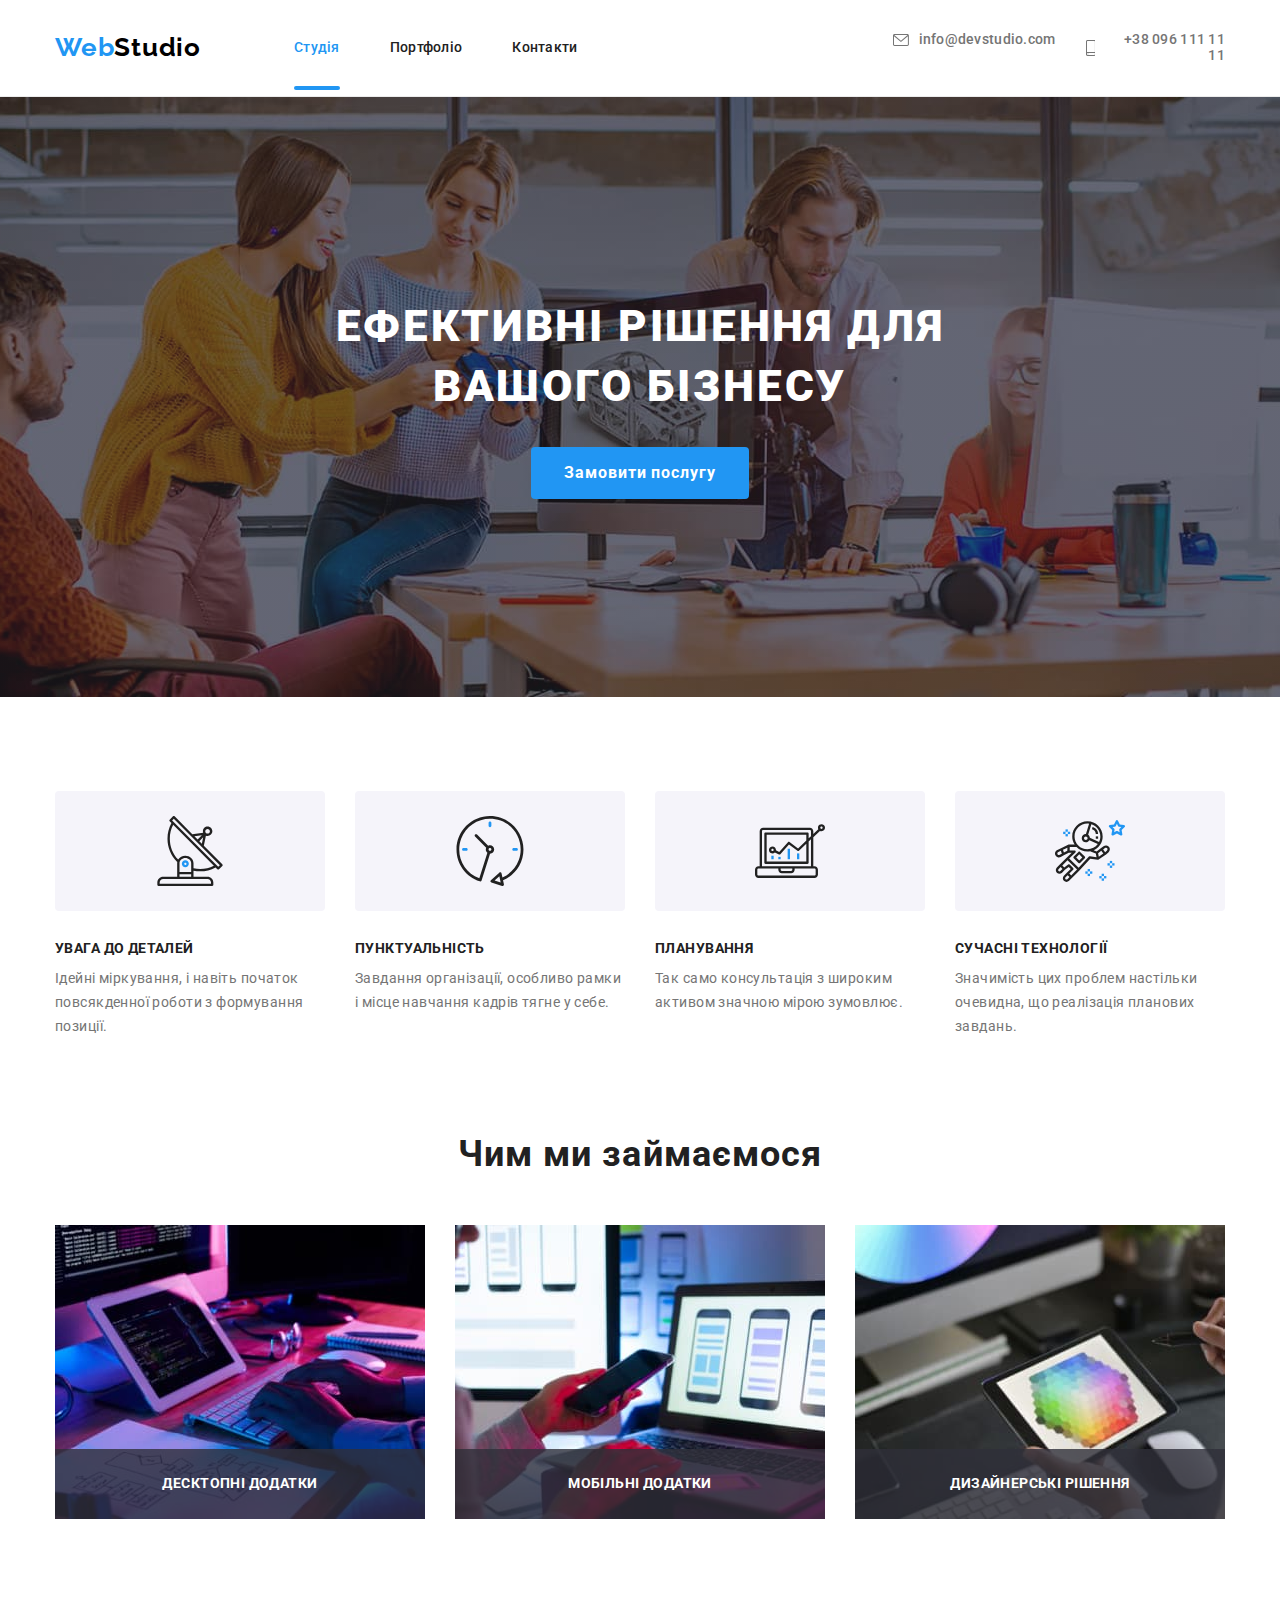
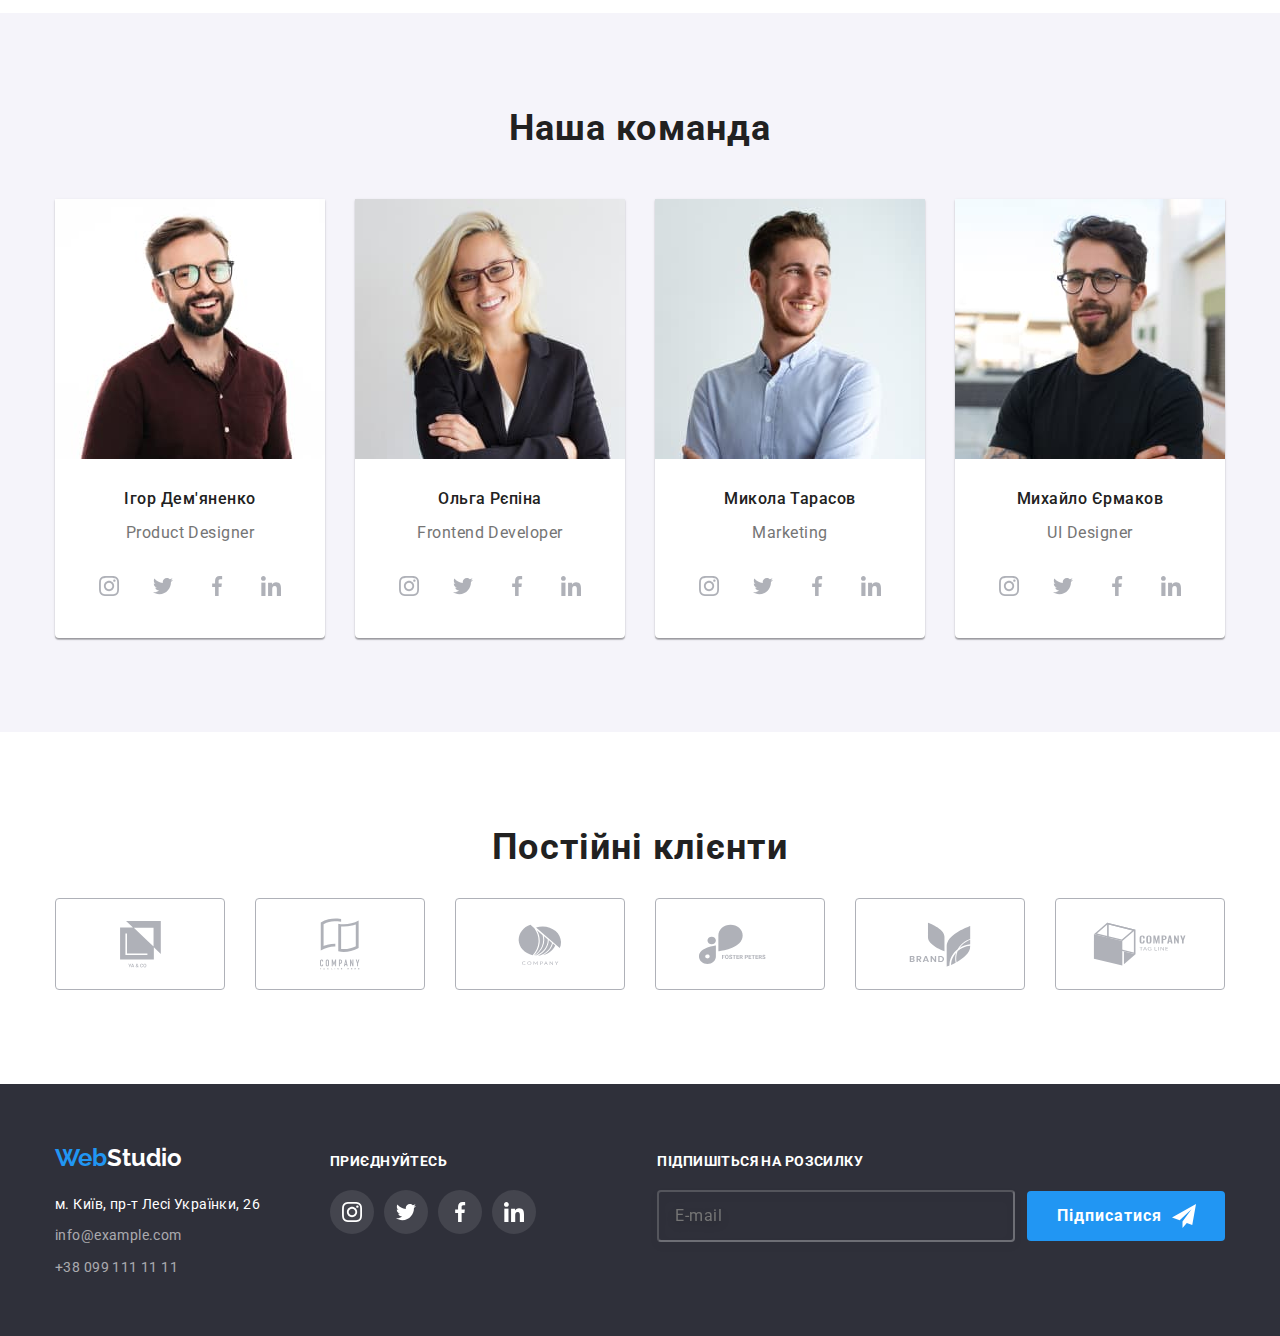
==== commit dab09ea3: "Правки ДЗ-8. Перенес mb с a на li в контак хедера" ====
--- a/index.html
+++ b/index.html
@@ -5,6 +5,7 @@
   <meta charset="UTF-8" />
   <meta http-equiv="X-UA-Compatible" content="IE=edge" />
   <meta name="viewport" content="width=device-width, initial-scale=1.0" />
+  <meta name="description" content="Загальна інформація про компанію">
   <title>Студия</title>
   <link rel="preconnect" href="https://fonts.googleapis.com" />
   <link rel="preconnect" href="https://fonts.gstatic.com" crossorigin />
@@ -32,18 +33,18 @@
                 class="header__menu-link header__menu-link--current">Студія</a>
             </li>
             <li class="header__menu-item"><a href="./portfolio.html" class="header__menu-link">Портфоліо</a></li>
-            <li class="header__menu-item"><a href="" class="header__menu-link">Контакти</a></li>
+            <li class="header__menu-item"><a href="#" class="header__menu-link">Контакти</a></li>
           </ul>
         </nav>
         <ul class="header__contacts">
-          <li class="header__contacts-item">
+          <li class="header__contacts-item--mail">
             <a href="mailto:info@devstudio.com" class="header__contacts-mail"><svg class="header__contacts-icon"
                 width="16" height="12">
                 <use href="./images/sprites.svg#icon-envelope"></use>
               </svg>
               info@devstudio.com</a>
           </li>
-          <li>
+          <li class="header__contacts-item--tel">
             <a href="tel:+380961111111" class="header__contacts-tel">
               <svg class="header__contacts-icon" width="10" height="16">
                 <use href="./images/sprites.svg#icon-smartphone"></use>
@@ -53,16 +54,16 @@
         </ul>
         <ul class="header__socials">
           <li class="header__socials-item">
-            <a href="" class="header__socials-link">Instagram</a>
+            <a href="#" class="header__socials-link">Instagram</a>
           </li>
           <li class="header__socials-item">
-            <a href="" class="header__socials-link">Twitter</a>
+            <a href="#" class="header__socials-link">Twitter</a>
           </li>
           <li class="header__socials-item">
-            <a href="" class="header__socials-link">Facebook</a>
+            <a href="#" class="header__socials-link">Facebook</a>
           </li>
           <li class="header__socials-item">
-            <a href="" class="header__socials-link">LinkedIn</a>
+            <a href="#" class="header__socials-link">LinkedIn</a>
           </li>
         </ul>
       </div>
@@ -174,24 +175,23 @@
             <div class="cooperators__card">
               <h3 class="cooperators__name">Ігор Дем'яненко</h3>
               <p lang="en" class="cooperators__post">Product Designer</p>
-              <div class="cooperators__networks">
-                <a href="" class="cooperators__link"><svg width="20" height="20">
-                    <use href="./images/sprites.svg#icon-instagram"></use>
-                  </svg>
-                </a>
-                <a href="" class="cooperators__link"><svg width="20" height="20">
-                    <use href="./images/sprites.svg#icon-twitter"></use>
-                  </svg>
-                </a>
-                <a href="" class="cooperators__link"><svg width="20" height="20">
-                    <use href="./images/sprites.svg#icon-facebook"></use>
-                  </svg>
-                </a>
-                <a href="" class="cooperators__link"><svg width="20" height="20">
-                    <use href="./images/sprites.svg#icon-linkedin"></use>
-                  </svg>
-                </a>
-              </div>
+              <ul class="cooperators__networks">
+                <li><a href="#" class="cooperators__link"><svg width="20" height="20">
+                      <use href="./images/sprites.svg#icon-instagram"></use>
+                    </svg>
+                  </a></li>
+                <li><a href="#" class="cooperators__link"><svg width="20" height="20">
+                      <use href="./images/sprites.svg#icon-twitter"></use>
+                    </svg></a></li>
+                <li><a href="#" class="cooperators__link"><svg width="20" height="20">
+                      <use href="./images/sprites.svg#icon-facebook"></use>
+                    </svg>
+                  </a></li>
+                <li><a href="#" class="cooperators__link"><svg width="20" height="20">
+                      <use href="./images/sprites.svg#icon-linkedin"></use>
+                    </svg>
+                  </a></li>
+              </ul>
             </div>
           </li>
           <li class="cooperators__item">
@@ -206,24 +206,23 @@
             <div class="cooperators__card">
               <h3 class="cooperators__name">Ольга Рєпіна</h3>
               <p lang="en" class="cooperators__post">Frontend Developer</p>
-              <div class="cooperators__networks">
-                <a href="" class="cooperators__link"><svg width="20" height="20">
-                    <use href="./images/sprites.svg#icon-instagram"></use>
-                  </svg>
-                </a>
-                <a href="" class="cooperators__link"><svg width="20" height="20">
-                    <use href="./images/sprites.svg#icon-twitter"></use>
-                  </svg>
-                </a>
-                <a href="" class="cooperators__link"><svg width="20" height="20">
-                    <use href="./images/sprites.svg#icon-facebook"></use>
-                  </svg>
-                </a>
-                <a href="" class="cooperators__link"><svg width="20" height="20">
-                    <use href="./images/sprites.svg#icon-linkedin"></use>
-                  </svg>
-                </a>
-              </div>
+              <ul class="cooperators__networks">
+                <li><a href="#" class="cooperators__link"><svg width="20" height="20">
+                      <use href="./images/sprites.svg#icon-instagram"></use>
+                    </svg>
+                  </a></li>
+                <li><a href="#" class="cooperators__link"><svg width="20" height="20">
+                      <use href="./images/sprites.svg#icon-twitter"></use>
+                    </svg></a></li>
+                <li><a href="#" class="cooperators__link"><svg width="20" height="20">
+                      <use href="./images/sprites.svg#icon-facebook"></use>
+                    </svg>
+                  </a></li>
+                <li><a href="#" class="cooperators__link"><svg width="20" height="20">
+                      <use href="./images/sprites.svg#icon-linkedin"></use>
+                    </svg>
+                  </a></li>
+              </ul>
             </div>
           </li>
           <li class="cooperators__item">
@@ -238,24 +237,23 @@
             <div class="cooperators__card">
               <h3 class="cooperators__name">Микола Тарасов</h3>
               <p lang="en" class="cooperators__post">Marketing</p>
-              <div class="cooperators__networks">
-                <a href="" class="cooperators__link"><svg width="20" height="20">
-                    <use href="./images/sprites.svg#icon-instagram"></use>
-                  </svg>
-                </a>
-                <a href="" class="cooperators__link"><svg width="20" height="20">
-                    <use href="./images/sprites.svg#icon-twitter"></use>
-                  </svg>
-                </a>
-                <a href="" class="cooperators__link"><svg width="20" height="20">
-                    <use href="./images/sprites.svg#icon-facebook"></use>
-                  </svg>
-                </a>
-                <a href="" class="cooperators__link"><svg width="20" height="20">
-                    <use href="./images/sprites.svg#icon-linkedin"></use>
-                  </svg>
-                </a>
-              </div>
+              <ul class="cooperators__networks">
+                <li><a href="#" class="cooperators__link"><svg width="20" height="20">
+                      <use href="./images/sprites.svg#icon-instagram"></use>
+                    </svg>
+                  </a></li>
+                <li><a href="#" class="cooperators__link"><svg width="20" height="20">
+                      <use href="./images/sprites.svg#icon-twitter"></use>
+                    </svg></a></li>
+                <li><a href="#" class="cooperators__link"><svg width="20" height="20">
+                      <use href="./images/sprites.svg#icon-facebook"></use>
+                    </svg>
+                  </a></li>
+                <li><a href="#" class="cooperators__link"><svg width="20" height="20">
+                      <use href="./images/sprites.svg#icon-linkedin"></use>
+                    </svg>
+                  </a></li>
+              </ul>
             </div>
           </li>
           <li class="cooperators__item">
@@ -270,24 +268,23 @@
             <div class="cooperators__card">
               <h3 class="cooperators__name">Михайло Єрмаков</h3>
               <p lang="en" class="cooperators__post">UI Designer</p>
-              <div class="cooperators__networks">
-                <a href="" class="cooperators__link"><svg width="20" height="20">
-                    <use href="./images/sprites.svg#icon-instagram"></use>
-                  </svg>
-                </a>
-                <a href="" class="cooperators__link"><svg width="20" height="20">
-                    <use href="./images/sprites.svg#icon-twitter"></use>
-                  </svg>
-                </a>
-                <a href="" class="cooperators__link"><svg width="20" height="20">
-                    <use href="./images/sprites.svg#icon-facebook"></use>
-                  </svg>
-                </a>
-                <a href="" class="cooperators__link"><svg width="20" height="20">
-                    <use href="./images/sprites.svg#icon-linkedin"></use>
-                  </svg>
-                </a>
-              </div>
+              <ul class="cooperators__networks">
+                <li><a href="#" class="cooperators__link"><svg width="20" height="20">
+                      <use href="./images/sprites.svg#icon-instagram"></use>
+                    </svg>
+                  </a></li>
+                <li><a href="#" class="cooperators__link"><svg width="20" height="20">
+                      <use href="./images/sprites.svg#icon-twitter"></use>
+                    </svg></a></li>
+                <li><a href="#" class="cooperators__link"><svg width="20" height="20">
+                      <use href="./images/sprites.svg#icon-facebook"></use>
+                    </svg>
+                  </a></li>
+                <li><a href="#" class="cooperators__link"><svg width="20" height="20">
+                      <use href="./images/sprites.svg#icon-linkedin"></use>
+                    </svg>
+                  </a></li>
+              </ul>
             </div>
           </li>
         </ul>
@@ -301,32 +298,32 @@
         <h2 class="clients__title section-title">Постійні клієнти</h2>
         <ul class="clients__list">
           <li class="clients__item">
-            <a href="" class="clients__link"><svg width="41" height="46.7">
+            <a href="#" class="clients__link"><svg width="41" height="46.7">
                 <use href="./images/sprites.svg#icon-client1"></use>
               </svg></a>
           </li>
           <li class="clients__item">
-            <a href="" class="clients__link"><svg width="40" height="52">
+            <a href="#" class="clients__link"><svg width="40" height="52">
                 <use href="./images/sprites.svg#icon-client2"></use>
               </svg></a>
           </li>
           <li class="clients__item">
-            <a href="" class="clients__link"><svg width="43.46" height="41.18">
+            <a href="#" class="clients__link"><svg width="43.46" height="41.18">
                 <use href="./images/sprites.svg#icon-client3"></use>
               </svg></a>
           </li>
           <li class="clients__item">
-            <a href="" class="clients__link"><svg width="84.44" height="40.62">
+            <a href="#" class="clients__link"><svg width="84.44" height="40.62">
                 <use href="./images/sprites.svg#icon-client4"></use>
               </svg></a>
           </li>
           <li class="clients__item">
-            <a href="" class="clients__link"><svg width="62.54" height="45.43">
+            <a href="#" class="clients__link"><svg width="62.54" height="45.43">
                 <use href="./images/sprites.svg#icon-client5"></use>
               </svg></a>
           </li>
           <li class="clients__item">
-            <a href="" class="clients__link"><svg width="93.79" height="43.93">
+            <a href="#" class="clients__link"><svg width="93.79" height="43.93">
                 <use href="./images/sprites.svg#icon-client6"></use>
               </svg></a>
           </li>
@@ -355,13 +352,13 @@
       <div class="footer__networks">
         <p class="footer__networks-title">приєднуйтесь</p>
         <div class="footer__networks-list">
-          <a href="" class="footer__networks-login"><svg width="20" height="20">
+          <a href="#" class="footer__networks-login"><svg width="20" height="20">
               <use href="./images/sprites.svg#icon-instagram"></use>
-            </svg></a><a href="" class="footer__networks-login"><svg width="20" height="20">
+            </svg></a><a href="#" class="footer__networks-login"><svg width="20" height="20">
               <use href="./images/sprites.svg#icon-twitter"></use>
-            </svg></a><a href="" class="footer__networks-login"><svg width="20" height="20">
+            </svg></a><a href="#" class="footer__networks-login"><svg width="20" height="20">
               <use href="./images/sprites.svg#icon-facebook"></use>
-            </svg></a><a href="" class="footer__networks-login"><svg width="20" height="20">
+            </svg></a><a href="#" class="footer__networks-login"><svg width="20" height="20">
               <use href="./images/sprites.svg#icon-linkedin"></use>
             </svg></a>
         </div>
@@ -382,7 +379,8 @@
 
   <div class="backdrop is-hidden" data-modal>
     <div class="modal">
-      <button class="modal__btn-modal" data-modal-close><svg class="modal__icon-close">
+      <button class="modal__btn-modal" data-modal-close aria-label="Кнопка закриття модального вікна"><svg
+          class="modal__icon-close">
           <use href="./images/sprites.svg#icon-close"></use>
         </svg></button>
       <p class="modal__title">Залиште свої дані, ми вам передзвонимо</p>
@@ -401,7 +399,7 @@
         <label class="modal__agreement"><input type="checkbox" name="agreement" value="agree" class="modal__checkbox"
             required /><svg class="modal__icon-checkbox" width="20px" height="20px">
             <use href="./images/sprites.svg#icon-check"></use>
-          </svg>Погоджуюся з розсилкою та приймаю <a href="" class="modal__agreement-link">Умови
+          </svg>Погоджуюся з розсилкою та приймаю <a href="#" class="modal__agreement-link">Умови
             договору</a></label>
         <button type="submit" class="modal__button-submit">Відправити</button>
       </form>
--- a/css/main.min.css
+++ b/css/main.min.css
@@ -1 +1 @@
-:root{--primary-transition-time: 250ms;--primary-cubic-bezier: cubic-bezier(0.4, 0, 0.2, 1);--hero-background-gradient: linear-gradient(to right, rgba(47, 48, 58, 0.4), rgba(47, 48, 58, 0.4));--primary-text-color: #757575;--border-header-color: #ececec;--logo-black-color: #000000;--accent-color: #2196f3;--accent-logo-color: aqua;--title-text-color: #212121;--bgc-hero-footer-color: #2f303a;--main-white-color: #ffffff;--btn-hero-color: #188ce8;--advantages-icon-color: rgba(245, 244, 250, 1);--specialism-text-bgc: rgba(47, 48, 58, 0.8);--cooperators-bgc: #f5f4fa;--cooperators-card-bgc: #ffffff;--cooperators-card-shadow: 0px 1px 3px rgba(0, 0, 0, 0.12), 0px 1px 1px rgba(0, 0, 0, 0.14), 0px 2px 1px rgba(0, 0, 0, 0.2);--cooperators-icon-bgc: #ffffff;--cooperators-icon-fill: #afb1b8;--cooperators-icon-bgc-hover: #2196f3;--cooperators-icon-fill-hover: #ffffff;--clients-border-color: #afb1b8;--clients-fill-color: #afb1b8;--address-footer-color: rgba(255, 255, 255, 0.6);--footer-networks-bgc: rgba(255, 255, 255, 0.1);--footer-input-border-color: rgba(255, 255, 255, 0.3);--footer-input-border-shadow: drop-shadow(0px 4px 4px rgba(0, 0, 0, 0.15));--footer-input-color: rgba(255, 255, 255, 0.6);--footer-button-hover-shadow: 0px 4px 4px rgba(0, 0, 0, 0.15);--btn-grey-color: #f5f4fa;--portfolio-button-current-color: #ffffff;--portfolio-button-hover-color: #ffffff;--portfolio-button-shadow: 0px 3px 1px rgba(0, 0, 0, 0.1), 0px 1px 2px rgba(0, 0, 0, 0.08), 0px 2px 2px rgba(0, 0, 0, 0.12);--portfolio-card-bgc: rgba(33, 150, 243, 0.9);--portfolio-card-hover-shadow: 0px 1px 1px rgba(0, 0, 0, 0.12), 0px 4px 4px rgba(0, 0, 0, 0.06), 1px 4px 6px rgba(0, 0, 0, 0.16);--backdrop-bgc: rgba(0, 0, 0, 0.2);--modal-shadow-color: 0px 1px 3px rgba(0, 0, 0, 0.12), 0px 1px 1px rgba(0, 0, 0, 0.14), 0px 2px 1px rgba(0, 0, 0, 0.2);--modal-border-color: rgba(33, 33, 33, 0.2);--modal-textarea-color: rgba(117, 117, 117, 0.5);--modal-btn-border-color: rgba(0, 0, 0, 0.1);--border-works-color: #eeeeee}body{color:var(--primary-text-color);font-family:Roboto,sans-serif}body.modal-open{overflow:hidden}input,textarea{cursor:pointer}ul,h1,h2,h3,h4,h5,h6,p{list-style:none;padding:0;margin:0}img{display:block;max-width:100%;height:auto;width:100%}.section{padding:60px 0}@media screen and (min-width: 1200px){.section{padding:94px 0}}.container{margin-left:auto;margin-right:auto;padding-right:15px;padding-left:15px;width:100%}@media screen and (min-width: 480px){.container{max-width:480px}}@media screen and (min-width: 768px){.container{max-width:768px}}@media screen and (min-width: 1200px){.container{max-width:1200px}}.button{display:inline-block;cursor:pointer;font-family:inherit;font-weight:500;font-size:16px;line-height:1.62;letter-spacing:.03em;text-align:center;border-radius:4px;border:1px solid rgba(0,0,0,0);color:var(--title-text-color--);background-color:var(--main-white-color)}.section-title{font-weight:700;font-size:28px;line-height:1.17;text-align:center;letter-spacing:.03em;color:var(--title-text-color)}@media screen and (min-width: 1200px){.section-title{font-size:36px}}.visually-hidden{position:absolute;width:1px;height:1px;margin:-1px;border:0;padding:0;white-space:nowrap;clip-path:inset(100%);clip:rect(0 0 0 0);overflow:hidden}.header{border-bottom-width:1px;border-bottom-style:solid;border-bottom-color:var(--border-header-color)}.header__container{display:flex;align-items:center}.header__navigation{display:flex;align-items:center}.header__logo{margin-right:87px;padding:16px 0;font-family:Raleway,sans-serif;font-weight:700;font-size:24px;line-height:1.17;text-decoration:none;letter-spacing:.03em;transition:color var(--primary-transition-time) var(--primary-cubic-bezier);color:var(--logo-black-color)}@media screen and (min-width: 768px){.header__logo{padding:26px 0}}@media screen and (min-width: 1200px){.header__logo{margin-right:93px;padding:24px 0 25px 0;font-size:26px;line-height:1.19}}.header__logo:hover,.header__logo:focus{color:var(--accent-logo-color)}.logo__forepart{color:var(--accent-color);transition:color var(--primary-transition-time) var(--primary-cubic-bezier)}.header__logo:hover .logo__forepart,.header__logo:focus .logo__forepart,.footer__link:hover .logo__forepart,.footer__link:focus .logo__forepart{color:var(--accent-logo-color)}@media screen and (min-width: 768px){.header__menu{display:flex;gap:50px}}.header__menu-link{display:block;position:relative;font-weight:500;font-size:40px;line-height:1.18;letter-spacing:.02em;text-decoration:none;color:var(--title-text-color);transition:color var(--primary-transition-time) var(--primary-cubic-bezier)}@media screen and (min-width: 768px){.header__menu-link{padding:32px 0;font-size:14px;line-height:1.14}}.header__menu-link:hover,.header__menu-link:focus{color:var(--accent-color)}.header__menu-link--current{color:var(--accent-color)}.header__menu-link--current::after{content:"";position:absolute;display:none;width:100%;height:4px;left:0;bottom:-1px;border-radius:2px;background-color:var(--accent-color)}@media screen and (min-width: 768px){.header__menu-link--current::after{display:block}}.header__menu-item:not(:last-child){padding-bottom:32px}@media screen and (min-width: 768px){.header__menu-item:not(:last-child){padding-bottom:0}}.header__contacts{display:flex;flex-direction:column-reverse;margin-top:302px}@media screen and (min-width: 768px){.header__contacts{display:inline-block;margin-top:0;margin-left:81px}}@media screen and (min-width: 1200px){.header__contacts{display:flex;flex-direction:row;gap:30px;margin-left:315px}}.header__contacts-mail,.header__contacts-tel{display:flex;font-weight:500;letter-spacing:.02em;text-decoration:none;align-items:center;color:var(--primary-text-color);transition:color var(--primary-transition-time) var(--primary-cubic-bezier)}.header__contacts-mail:hover,.header__contacts-mail:focus,.header__contacts-tel:hover,.header__contacts-tel:focus{color:var(--accent-color)}.header__contacts-tel{font-size:28px;line-height:1.18;text-align:end;padding-bottom:32px;color:var(--accent-color)}@media screen and (min-width: 423px){.header__contacts-tel{font-size:34px}}@media screen and (min-width: 768px){.header__contacts-tel{margin-top:0;padding-bottom:21px;font-size:12px;line-height:1.17;color:var(--primary-text-color)}}@media screen and (min-width: 1200px){.header__contacts-tel{padding:32px 0;font-size:14px;line-height:1.14}}.header__contacts-mail{font-size:24px;line-height:1.17;padding-bottom:64px}@media screen and (min-width: 768px){.header__contacts-mail{padding-top:21px;padding-bottom:0;margin-bottom:10px;font-size:12px}}@media screen and (min-width: 1200px){.header__contacts-mail{padding:32px 0;font-size:14px;line-height:1.14}}.header__contacts-icon{display:none;padding-top:0;padding-bottom:0;margin-right:10px;fill:currentColor;transition:fill var(--primary-transition-time) var(--primary-cubic-bezier)}@media screen and (min-width: 768px){.header__contacts-icon{display:block}}.header__contacts-icon:hover,.header__contacts-icon:focus{fill:currentColor}.header__mobile-button{display:inline-flex;position:absolute;top:10px;right:15px;width:40px;height:40px;margin:0;padding:0;border:none;background-color:rgba(0,0,0,0);z-index:1}@media screen and (min-width: 768px){.header__mobile-button{display:none}.header__mobile-button:hover{fill:var(--accent-color)}}.header__icon-cross{display:none}.header__mobile-button.is-open .header__icon-cross{display:block}.header__mobile-button.is-open .header__icon-menu{display:none}.header__mobile-menu{display:flex}@media screen and (max-width: 767px){.header__mobile-menu{display:none;position:absolute;top:0;left:0;width:100%;height:100%;padding:48px 83px 48px 40px;overflow-y:scroll;background-color:var(--main-white-color)}.header__mobile-menu.is-open{display:block}}@media screen and (max-width: 767px)and (min-width: 768px){.header__mobile-menu.is-open{display:flex}}.header__socials{display:flex;flex-wrap:wrap}@media screen and (min-width: 768px){.header__socials{display:none}}.header__socials-link{display:inline;padding:10px 0;text-decoration:none;font-weight:500;font-size:12px;line-height:1.18;color:var(--accent-color)}@media screen and (min-width: 470px){.header__socials-link{font-weight:500;font-size:18px;line-height:1.22}}.header__socials-item:not(:first-child){margin-left:10px}.header__socials-item:not(:last-child):after{content:"";border-left:1px solid var(--modal-border-color);margin-left:5px;color:var(--modal-border-color)}@media screen and (min-width: 470px){.header__socials-item:not(:last-child):after{margin-left:10px}}@media screen and (min-width: 768px){.header__socials-item:not(:last-child):after{display:none}}.hero{height:400px;margin-left:auto;margin-right:auto;background-color:var(--bgc-hero-footer-color);background-image:var(--hero-background-gradient),url("../images/hero-bg-mobile1x.jpg");background-size:cover;background-repeat:no-repeat;background-position:center;text-align:center;padding:118px 0}@media(min-device-pixel-ratio: 2),(min-resolution: 192dpi),(min-resolution: 2dppx){.hero{background-image:var(--hero-background-gradient),url("../images/hero-bg-mobile2x.jpg")}}@media screen and (min-width: 768px){.hero{max-width:768px;background-image:var(--hero-background-gradient),url("../images/hero-bg-tablet1x.jpg")}}@media screen and (min-width: 768px)and (min-device-pixel-ratio: 2),screen and (min-width: 768px)and (min-resolution: 192dpi),screen and (min-width: 768px)and (min-resolution: 2dppx){.hero{background-image:var(--hero-background-gradient),url("../images/hero-bg-tablet2x.jpg")}}@media screen and (min-width: 1200px){.hero{max-width:1600px;height:600px;padding:200px 0;background-image:var(--hero-background-gradient),url("../images/hero-bg-desktop1x.jpg")}}@media screen and (min-width: 1200px)and (min-device-pixel-ratio: 2),screen and (min-width: 1200px)and (min-resolution: 192dpi),screen and (min-width: 1200px)and (min-resolution: 2dppx){.hero{background-image:var(--hero-background-gradient),url("../images/hero-bg-desktop2x.jpg")}}.hero__container{max-width:360px}@media screen and (min-width: 1200px){.hero__container{max-width:696px}}.hero__title{color:var(--main-white-color);font-weight:900;font-size:26px;line-height:1.62;letter-spacing:.06em;text-transform:uppercase;margin-bottom:30px}@media screen and (min-width: 1200px){.hero__title{font-size:44px;line-height:1.36}}.hero .hero__button{padding:10px 32px;font-weight:700;font-size:16px;line-height:1.88;letter-spacing:.06em;align-items:center;color:var(--main-white-color);background-color:var(--accent-color);transition:color var(--primary-transition-time) var(--primary-cubic-bezier),color var(--primary-transition-time) var(--primary-cubic-bezier)}.hero .hero__button:hover,.hero .hero__button:focus{color:var(--main-white-color);background-color:var(--btn-hero-color)}.advantages__list{display:flex;flex-wrap:wrap;gap:30px}.advantages__item{width:100%}@media screen and (min-width: 768px){.advantages__item{width:calc((100% - 30px)/2)}}@media screen and (min-width: 1200px){.advantages__item{width:calc((100% - 90px)/4)}}.advantages__icon{display:flex;background-color:var(--advantages-icon-color);height:120px;border-radius:4px;align-items:center;justify-content:center;margin-bottom:30px}.advantages__img{align-self:center}.advantages__title{color:var(--title-text-color);font-weight:700;font-size:14px;line-height:1.14;text-transform:uppercase;letter-spacing:.03em;margin-bottom:10px;text-align:center}@media screen and (min-width: 768px){.advantages__title{text-align:start}}.advantages__description{font-weight:400;font-size:14px;line-height:1.71;letter-spacing:.03em}.specialism{display:none;padding-top:0}@media screen and (min-width: 1200px){.specialism{display:block}}.specialism__title{margin-bottom:50px}.specialism__list{display:flex;gap:30px}.specialism__item{position:relative}.specialism__text{display:flex;position:absolute;width:100%;height:70px;bottom:0px;font-style:normal;font-weight:700;font-size:14px;line-height:1.14;letter-spacing:.03em;text-transform:uppercase;align-items:center;justify-content:center;color:var(--main-white-color);background-color:var(--specialism-text-bgc)}.cooperators{background-color:var(--cooperators-bgc)}.cooperators__title{margin-bottom:30px}@media screen and (min-width: 1200px){.cooperators__title{margin-bottom:50px}}.cooperators__list{display:flex;gap:30px;flex-wrap:wrap}.cooperators__item{width:100%;background-color:var(--main-white-color);box-shadow:var(--cooperators-card-shadow);border-radius:0px 0px 4px 4px}@media screen and (min-width: 768px){.cooperators__item{width:calc((100% - 30px)/2)}}@media screen and (min-width: 1200px){.cooperators__item{width:calc((100% - 90px)/4)}}.cooperators__card{padding:30px 0 24px 0;text-align:center}@media screen and (min-width: 1200px){.cooperators__card{padding:30px 32px}}.cooperators__name{color:var(--title-text-color);font-weight:500;font-size:16px;line-height:1.19;letter-spacing:.03em;margin-bottom:10px}.cooperators__post{font-weight:400;font-size:16px;line-height:1.9;letter-spacing:.03em;margin-bottom:16px}.cooperators__networks{display:inline-flex;gap:10px}.cooperators__link{display:flex;width:44px;height:44px;border-radius:44px;align-items:center;justify-content:center;background-color:var(--cooperators-icon-bgc);fill:var(--cooperators-icon-fill);transition:fill var(--primary-transition-time) var(--primary-cubic-bezier),background-color var(--primary-transition-time) var(--primary-cubic-bezier)}.cooperators__link:hover,.cooperators__link:focus{background-color:var(--cooperators-icon-bgc-hover);fill:var(--cooperators-icon-fill-hover)}.clients__list{display:flex;flex-wrap:wrap;margin-top:30px;gap:30px;justify-content:center}.clients__item{width:calc((100% - 30px)/2)}@media screen and (min-width: 480px){.clients__item{width:210px}}@media screen and (min-width: 768px){.clients__item{width:calc((100% - 60px)/3)}}@media screen and (min-width: 1200px){.clients__item{width:calc((100% - 150px)/6)}}.clients__link{display:flex;height:92px;border:1px solid var(--clients-border-color);border-radius:4px;fill:var(--clients-fill-color);align-items:center;justify-content:center;transition:fill var(--primary-transition-time) var(--primary-cubic-bezier),border var(--primary-transition-time) var(--primary-cubic-bezier)}.clients__link:hover,.clients__link:focus{fill:var(--accent-color);border:1px solid var(--accent-color)}.backdrop{position:fixed;top:0;left:0;width:100%;height:100%;z-index:1;background-color:var(--backdrop-bgc);transition:opacity var(--primary-transition-time) var(--primary-cubic-bezier)}.backdrop.is-hidden{opacity:0;pointer-events:none}.modal{position:absolute;width:calc(100% - 30px);max-width:450px;height:609px;top:50%;left:50%;padding:40px;overflow-y:scroll;transform:translate(-50%, -50%) scale(1);transition:transform var(--primary-transition-time) var(--primary-cubic-bezier);border-radius:4px;box-shadow:var(--modal-shadow-color);background-color:var(--main-white-color)}@media screen and (min-width: 1200px){.modal{max-width:528px;height:581px}}.backdrop.is-hidden .modal{transform:translate(-50%, -50%) scale(1.1)}.modal__btn-modal{position:absolute;display:flex;width:30px;height:30px;right:8px;top:8px;border-radius:50%;align-items:center;cursor:pointer;background-color:var(--main-white-color);border:1px solid var(--modal-btn-border-color)}.modal__icon-close{width:18px;height:18px;fill:var(--logo-black-color);transition:fill var(--primary-transition-time) var(--primary-cubic-bezier)}.modal__title{margin-bottom:12px;font-weight:700;font-size:20px;line-height:1.5;text-align:center;letter-spacing:.03em;color:var(--title-text-color)}@media screen and (min-width: 1200px){.modal__title{line-height:1.15}}.modal__form{width:100%;height:100%}.modal__user-contacts{position:relative;display:flex;flex-direction:column;font-weight:400;font-size:12px;line-height:1.17;letter-spacing:.01em}.modal__icon{position:absolute;top:11px;left:12px;width:18px;height:18px;transform:translateY(100%);transition:fill var(--primary-transition-time) var(--primary-cubic-bezier)}.modal__input{height:40px;padding-left:42px;margin-top:4px;outline:none;border:1px solid var(--modal-border-color);border-radius:4px;transition:border-color var(--primary-transition-time) var(--primary-cubic-bezier)}.modal__textarea{height:120px;margin-top:4px;padding:12px 16px;resize:none;outline:none;font-weight:400;font-size:14px;line-height:1.14;letter-spacing:.01em;color:var(--modal-textarea-color);border:1px solid var(--modal-border-color);border-radius:4px;transition:border-color var(--primary-transition-time) var(--primary-cubic-bezier)}.modal__icon{position:absolute;top:11px;left:12px;width:18px;height:18px;transform:translateY(100%);transition:fill var(--primary-transition-time) var(--primary-cubic-bezier)}.modal__input{height:40px;padding-left:42px;margin-top:4px;outline:none;border:1px solid var(--modal-border-color);border-radius:4px;transition:border-color var(--primary-transition-time) var(--primary-cubic-bezier)}.modal__textarea{height:120px;margin-top:4px;padding:12px 16px;resize:none;outline:none;font-weight:400;font-size:14px;line-height:1.14;letter-spacing:.01em;color:var(--modal-textarea-color);border:1px solid var(--modal-border-color);border-radius:4px;transition:border-color var(--primary-transition-time) var(--primary-cubic-bezier)}@media screen and (min-width: 1200px){.modal__textarea{font-size:12px;line-height:1.17}}.modal__agreement{display:inline-block;padding:0;margin-top:20px;text-align:center;font-weight:400;font-size:12px;line-height:1.17;letter-spacing:.03em}@media screen and (min-width: 1200px){.modal__agreement{margin-left:12px;font-size:14px;line-height:1.71}}.modal__agreement-link{color:var(--accent-color)}.modal__checkbox{display:inline-block;width:1px;height:1px;margin:-1px;border:0;padding:0;white-space:nowrap;clip-path:inset(100%);clip:rect(0 0 0 0);overflow:hidden}.modal__icon-checkbox{display:inline-block;width:16px;height:15px;margin-right:8px;border:1px solid var(--logo-black-color);border-radius:2px;vertical-align:text-top;transition:border-color var(--primary-transition-time) var(--primary-cubic-bezier)}.modal__btn-modal:hover .modal__icon-close,.modal__btn-modal:focus .modal__icon-close{fill:var(--accent-color)}.modal__user-contacts:not(:first-child){margin-top:10px}.modal__user-contacts:focus-within>.modal__input,.modal__user-contacts:focus-within>.modal__textarea{border-color:var(--accent-color);color:var(--logo-black-color)}.modal__user-contacts:focus-within>.modal__icon{fill:var(--accent-color)}.modal__checkbox:checked+.modal__icon-checkbox{background-color:var(--accent-color);border:1px solid var(--accent-color)}.modal__checkbox:focus+.modal__icon-checkbox{border-color:var(--accent-color)}.modal__button-submit{display:block;margin-top:30px;margin-left:auto;margin-right:auto;padding:10px 55px 10px 56px;font-weight:700;font-size:16px;line-height:1.88;align-items:center;text-align:center;letter-spacing:.06em;color:var(--main-white-color);background-color:var(--accent-color);border:1px solid rgba(0,0,0,0);border-radius:4px;transition:background-color var(--primary-transition-time) var(--primary-cubic-bezier),box-shadow var(--primary-transition-time) var(--primary-cubic-bezier)}.modal__button-submit:hover,.modal__button-submit:focus{background-color:var(--btn-hero-color);box-shadow:0px 4px 4px rgba(0,0,0,.15)}.portfolio__menu{display:flex;flex-wrap:wrap;gap:8px}@media screen and (min-width: 480px){.portfolio__menu{justify-content:center}}@media screen and (min-width: 768px){.portfolio__menu{flex-wrap:nowrap}}.portfolio__menu-button{padding:6px 22px;transition:color var(--primary-transition-time) var(--primary-cubic-bezier),background-color var(--primary-transition-time) var(--primary-cubic-bezier),box-shadow var(--primary-transition-time) var(--primary-cubic-bezier);color:var(--title-text-color);background-color:var(--btn-grey-color)}.portfolio__menu-button--current{color:var(--portfolio-button-current-color);background-color:var(--accent-color)}.portfolio__menu-button:hover,.portfolio__menu-button:focus{color:var(--portfolio-button-hover-color);background-color:var(--accent-color);box-shadow:var(--portfolio-button-shadow)}.portfolio__works-list{display:flex;flex-wrap:wrap;gap:30px;margin-top:40px;justify-content:center}@media screen and (min-width: 768px){.portfolio__works-list{margin-top:30px;justify-content:left}}@media screen and (min-width: 1200px){.portfolio__works-list{margin-top:50px}}@media screen and (min-width: 768px){.portfolio__works-item{width:calc((100% - 30px)/2)}}@media screen and (min-width: 1200px){.portfolio__works-item{width:calc((100% - 60px)/3)}}.portfolio__link-card{display:flex;flex-direction:column;height:100%;text-decoration:none;transition:box-shadow var(--primary-transition-time) var(--primary-cubic-bezier)}.portfolio__card-overlate{position:relative;overflow:hidden}.portfolio__link-card:hover,.portfolio__link-card:focus{box-shadow:var(--portfolio-card-hover-shadow)}.portfolio__card-description{display:block;padding:20px 24px;flex-grow:1;border-width:0 1px 1px;border-style:solid;border-color:var(--border-works-color)}@media screen and (min-width: 768px)and (max-width: 1199px){.portfolio__card-description{padding:20px 24px 56px 24px}}.portfolio__card-title{margin-bottom:4px;font-weight:700;font-size:18px;line-height:2;letter-spacing:.06em;color:var(--title-text-color)}.portfolio__card-name{font-weight:400;font-size:16px;line-height:1.88;text-decoration:none;letter-spacing:.03em;color:var(--primary-text-color)}.portfolio__card-text{position:absolute;display:block;padding:77px 24px;top:0;left:0;width:100%;height:100%;font-style:normal;font-weight:400;font-size:18px;line-height:1.56;letter-spacing:.03em;transform:translateY(101%);transition:transform var(--primary-transition-time) var(--primary-cubic-bezier);color:var(--main-white-color);background-color:var(--portfolio-card-bgc)}@media screen and (min-width: 768px){.portfolio__card-text{padding:49px 24px 77px 24px}}@media screen and (min-width: 1200px){.portfolio__card-text{padding:49px 24px}}.portfolio__link-card:hover .portfolio__card-text,.portfolio__link-card:focus .portfolio__card-text{transform:translateY(0)}.footer{height:603px;padding-top:60px;padding-bottom:60px;background-color:var(--bgc-hero-footer-color)}@media screen and (min-width: 768px){.footer{height:463px}}@media screen and (min-width: 1200px){.footer{height:252px}}.footer__container{text-align:center}@media screen and (min-width: 768px){.footer__container{display:flex;flex-wrap:wrap;align-items:baseline;justify-content:center}}@media screen and (min-width: 1200px){.footer__container{display:flex;flex-wrap:wrap;align-items:baseline;text-align:start}}.footer__address-list{display:block;margin-bottom:60px;font-style:normal;font-weight:400;font-size:14px;line-height:1.71;letter-spacing:.03em;text-decoration:none;color:var(--main-white-color)}@media screen and (min-width: 1200px){.footer__address-list{margin-bottom:0}}.footer__link{display:block;margin-bottom:20px;margin-bottom:20px;font-family:Raleway,sans-serif;font-weight:700;font-size:24px;line-height:1.17;text-decoration:none;color:var(--main-white-color);transition:color var(--primary-transition-time) var(--primary-cubic-bezier)}.footer__link:hover,.footer__link:focus{color:var(--accent-logo-color)}.footer__address-item:not(:last-child){margin-bottom:8px}.footer__address-item--grey,.footer__address-item--grey{color:var(--address-footer-color);text-decoration:none;transition:color var(--primary-transition-time) var(--primary-cubic-bezier)}.footer__address-item--grey:hover,.footer__address-item--grey:focus,.footer__address-item--grey:hover,.footer__address-item--grey:focus{color:var(--accent-color)}.footer__networks{height:80px;margin-bottom:60px}@media screen and (min-width: 768px){.footer__networks{margin-left:165px;margin-bottom:102px}}@media screen and (min-width: 1200px){.footer__networks{margin-left:70px;margin-bottom:0}}.footer__networks-title{margin-bottom:20px;font-weight:700;font-size:14px;line-height:1.14;letter-spacing:.03em;text-transform:uppercase;color:var(--main-white-color)}.footer__networks-list{display:flex;gap:10px;justify-content:center}.footer__networks-login{display:flex;width:44px;height:44px;border-radius:44px;align-items:center;justify-content:center;background-color:var(--footer-networks-bgc);fill:var(--main-white-color);transition:background-color var(--primary-transition-time) var(--primary-cubic-bezier)}.footer__networks-login:hover,.footer__networks-login:focus{background-color:var(--accent-color)}@media screen and (min-width: 1200px){.footer__subscribe{margin-left:auto}}.footer__subscribe-icon{width:24px;height:24px;margin-left:10px;text-align:center}.footer__subscribe-form{width:100%;height:50px}@media screen and (min-width: 1200px){.footer__subscribe-form{display:flex;align-items:baseline;justify-content:center}}.footer__subscribe-label{margin-bottom:20px;font-weight:700;font-size:14px;line-height:1.14;letter-spacing:.03em;text-transform:uppercase;color:var(--main-white-color)}.footer__subscribe-input{display:inline-block;width:100%;max-width:358px;padding:14px 16px 14px 16px;margin-bottom:20px;font-weight:400;font-size:16px;line-height:1.25;align-items:center;letter-spacing:.03em;outline:none;border-color:var(--footer-input-border-color);filter:var(--footer-input-border-shadow);border-radius:4px;transition:button-color var(--primary-transition-time) var(--primary-cubic-bezier);color:var(--footer-input-color);background-color:rgba(0,0,0,0)}@media screen and (min-width: 480px){.footer__subscribe-input{width:358px}}@media screen and (min-width: 768px){.footer__subscribe-input{display:block}}.footer__subscribe-input:focus{border-color:var(--accent-color)}.footer__subscribe-button{display:inline-flex;padding:9px 28px 9px 29px;font-weight:700;font-size:16px;line-height:1.88;letter-spacing:.06em;align-items:center;border-radius:4px;border:1px solid rgba(0,0,0,0);color:var(--main-white-color);background-color:var(--accent-color);transition:background-color var(--primary-transition-time) var(--primary-cubic-bezier),box-shadow var(--primary-transition-time) var(--primary-cubic-bezier)}@media screen and (min-width: 1200px){.footer__subscribe-button{margin-left:12px}}.footer__subscribe-button:hover,.footer__subscribe-button:focus{background-color:var(--btn-hero-color);box-shadow:var(--footer-button-hover-shadow)}/*# sourceMappingURL=main.min.css.map */+:root{--primary-transition-time: 250ms;--primary-cubic-bezier: cubic-bezier(0.4, 0, 0.2, 1);--hero-background-gradient: linear-gradient(to right, rgba(47, 48, 58, 0.4), rgba(47, 48, 58, 0.4));--primary-text-color: #757575;--border-header-color: #ececec;--logo-black-color: #000000;--accent-color: #2196f3;--accent-logo-color: aqua;--title-text-color: #212121;--bgc-hero-footer-color: #2f303a;--main-white-color: #ffffff;--btn-hero-color: #188ce8;--advantages-icon-color: rgba(245, 244, 250, 1);--specialism-text-bgc: rgba(47, 48, 58, 0.8);--cooperators-bgc: #f5f4fa;--cooperators-card-bgc: #ffffff;--cooperators-card-shadow: 0px 1px 3px rgba(0, 0, 0, 0.12), 0px 1px 1px rgba(0, 0, 0, 0.14), 0px 2px 1px rgba(0, 0, 0, 0.2);--cooperators-icon-bgc: #ffffff;--cooperators-icon-fill: #afb1b8;--cooperators-icon-bgc-hover: #2196f3;--cooperators-icon-fill-hover: #ffffff;--clients-border-color: #afb1b8;--clients-fill-color: #afb1b8;--address-footer-color: rgba(255, 255, 255, 0.6);--footer-networks-bgc: rgba(255, 255, 255, 0.1);--footer-input-border-color: rgba(255, 255, 255, 0.3);--footer-input-border-shadow: drop-shadow(0px 4px 4px rgba(0, 0, 0, 0.15));--footer-input-color: rgba(255, 255, 255, 0.6);--footer-button-hover-shadow: 0px 4px 4px rgba(0, 0, 0, 0.15);--btn-grey-color: #f5f4fa;--portfolio-button-current-color: #ffffff;--portfolio-button-hover-color: #ffffff;--portfolio-button-shadow: 0px 3px 1px rgba(0, 0, 0, 0.1), 0px 1px 2px rgba(0, 0, 0, 0.08), 0px 2px 2px rgba(0, 0, 0, 0.12);--portfolio-card-bgc: rgba(33, 150, 243, 0.9);--portfolio-card-hover-shadow: 0px 1px 1px rgba(0, 0, 0, 0.12), 0px 4px 4px rgba(0, 0, 0, 0.06), 1px 4px 6px rgba(0, 0, 0, 0.16);--backdrop-bgc: rgba(0, 0, 0, 0.2);--modal-shadow-color: 0px 1px 3px rgba(0, 0, 0, 0.12), 0px 1px 1px rgba(0, 0, 0, 0.14), 0px 2px 1px rgba(0, 0, 0, 0.2);--modal-border-color: rgba(33, 33, 33, 0.2);--modal-textarea-color: rgba(117, 117, 117, 0.5);--modal-btn-border-color: rgba(0, 0, 0, 0.1);--border-works-color: #eeeeee}body{color:var(--primary-text-color);font-family:Roboto,sans-serif}body.modal-open{overflow:hidden}input,textarea{cursor:pointer}ul,h1,h2,h3,h4,h5,h6,p{list-style:none;padding:0;margin:0}img{display:block;max-width:100%;height:auto;width:100%}.section{padding:60px 0}@media screen and (min-width: 1200px){.section{padding:94px 0}}.container{margin-left:auto;margin-right:auto;padding-right:15px;padding-left:15px;width:100%}@media screen and (min-width: 480px){.container{max-width:480px}}@media screen and (min-width: 768px){.container{max-width:768px}}@media screen and (min-width: 1200px){.container{max-width:1200px}}.button{display:inline-block;cursor:pointer;font-family:inherit;font-weight:500;font-size:16px;line-height:1.62;letter-spacing:.03em;text-align:center;border-radius:4px;border:1px solid rgba(0,0,0,0);color:var(--title-text-color--);background-color:var(--main-white-color)}.section-title{font-weight:700;font-size:28px;line-height:1.17;text-align:center;letter-spacing:.03em;color:var(--title-text-color)}@media screen and (min-width: 1200px){.section-title{font-size:36px}}.visually-hidden{position:absolute;width:1px;height:1px;margin:-1px;border:0;padding:0;white-space:nowrap;clip-path:inset(100%);clip:rect(0 0 0 0);overflow:hidden}.header{border-bottom-width:1px;border-bottom-style:solid;border-bottom-color:var(--border-header-color)}.header__container{display:flex;align-items:center}.header__navigation{display:flex;align-items:center}.header__logo{margin-right:87px;padding:16px 0;font-family:Raleway,sans-serif;font-weight:700;font-size:24px;line-height:1.17;text-decoration:none;letter-spacing:.03em;transition:color var(--primary-transition-time) var(--primary-cubic-bezier);color:var(--logo-black-color)}@media screen and (min-width: 768px){.header__logo{padding:26px 0}}@media screen and (min-width: 1200px){.header__logo{margin-right:93px;padding:24px 0 25px 0;font-size:26px;line-height:1.19}}.header__logo:hover,.header__logo:focus{color:var(--accent-logo-color)}.logo__forepart{color:var(--accent-color);transition:color var(--primary-transition-time) var(--primary-cubic-bezier)}.header__logo:hover .logo__forepart,.header__logo:focus .logo__forepart,.footer__link:hover .logo__forepart,.footer__link:focus .logo__forepart{color:var(--accent-logo-color)}@media screen and (min-width: 768px){.header__menu{display:flex;gap:50px}}.header__menu-link{display:block;position:relative;font-weight:500;font-size:40px;line-height:1.18;letter-spacing:.02em;text-decoration:none;color:var(--title-text-color);transition:color var(--primary-transition-time) var(--primary-cubic-bezier)}@media screen and (min-width: 768px){.header__menu-link{padding:32px 0;font-size:14px;line-height:1.14}}.header__menu-link:hover,.header__menu-link:focus{color:var(--accent-color)}.header__menu-link--current{color:var(--accent-color)}.header__menu-link--current::after{content:"";position:absolute;display:none;width:100%;height:4px;left:0;bottom:-2px;border-radius:2px;background-color:var(--accent-color)}@media screen and (min-width: 768px){.header__menu-link--current::after{display:block}}.header__menu-item:not(:last-child){padding-bottom:32px}@media screen and (min-width: 768px){.header__menu-item:not(:last-child){padding-bottom:0}}.header__contacts{display:flex;flex-direction:column-reverse;margin-top:302px}@media screen and (min-width: 768px){.header__contacts{display:inline-block;margin-top:0;margin-left:81px}}@media screen and (min-width: 1200px){.header__contacts{display:flex;flex-direction:row;gap:30px;margin-left:315px}}.header__contacts-item--mail{margin-bottom:10px}@media screen and (min-width: 1200px){.header__contacts-item--mail{margin-bottom:10px}}.header__contacts-mail,.header__contacts-tel{display:flex;font-weight:500;letter-spacing:.02em;text-decoration:none;align-items:center;color:var(--primary-text-color);transition:color var(--primary-transition-time) var(--primary-cubic-bezier)}.header__contacts-mail:hover,.header__contacts-mail:focus,.header__contacts-tel:hover,.header__contacts-tel:focus{color:var(--accent-color)}.header__contacts-tel{font-size:28px;line-height:1.18;text-align:end;padding-bottom:32px;color:var(--accent-color)}@media screen and (min-width: 423px){.header__contacts-tel{font-size:34px}}@media screen and (min-width: 768px){.header__contacts-tel{margin-top:0;padding-bottom:21px;font-size:12px;line-height:1.17;color:var(--primary-text-color)}}@media screen and (min-width: 1200px){.header__contacts-tel{padding:32px 0;font-size:14px;line-height:1.14}}.header__contacts-mail{font-size:24px;line-height:1.17;padding-bottom:64px}@media screen and (min-width: 768px){.header__contacts-mail{padding-top:21px;padding-bottom:0;font-size:12px}}@media screen and (min-width: 1200px){.header__contacts-mail{padding:32px 0;font-size:14px;line-height:1.14}}.header__contacts-icon{display:none;padding-top:0;padding-bottom:0;margin-right:10px;fill:currentColor;transition:fill var(--primary-transition-time) var(--primary-cubic-bezier)}@media screen and (min-width: 768px){.header__contacts-icon{display:block}}.header__contacts-icon:hover,.header__contacts-icon:focus{fill:currentColor}.header__mobile-button{display:inline-flex;position:absolute;top:10px;right:15px;width:40px;height:40px;margin:0;padding:0;border:none;background-color:rgba(0,0,0,0);z-index:1;fill:currentColor;transition:fill var(--primary-transition-time) var(--primary-cubic-bezier)}@media screen and (min-width: 768px){.header__mobile-button{display:none}}.header__mobile-button:hover,.header__mobile-button:focus{fill:var(--accent-color)}.header__icon-cross{display:none}.header__mobile-button.is-open .header__icon-cross{display:block}.header__mobile-button.is-open .header__icon-menu{display:none}.header__mobile-menu{display:flex}@media screen and (max-width: 767px){.header__mobile-menu{display:none;position:fixed;top:0;left:0;width:100%;height:100%;padding:48px 83px 48px 40px;overflow-y:scroll;background-color:var(--main-white-color)}.header__mobile-menu.is-open{display:block}}@media screen and (max-width: 767px)and (min-width: 768px){.header__mobile-menu.is-open{display:flex}}.header__socials{display:flex;flex-wrap:wrap}@media screen and (min-width: 768px){.header__socials{display:none}}.header__socials-link{display:inline;padding:10px 0;text-decoration:none;font-weight:500;font-size:12px;line-height:1.18;color:var(--accent-color)}@media screen and (min-width: 470px){.header__socials-link{font-weight:500;font-size:18px;line-height:1.22}}.header__socials-item:not(:first-child){margin-left:10px}.header__socials-item:not(:last-child):after{content:"";border-left:1px solid var(--modal-border-color);margin-left:5px;color:var(--modal-border-color)}@media screen and (min-width: 470px){.header__socials-item:not(:last-child):after{margin-left:10px}}@media screen and (min-width: 768px){.header__socials-item:not(:last-child):after{display:none}}.hero{height:400px;margin-left:auto;margin-right:auto;background-color:var(--bgc-hero-footer-color);background-image:var(--hero-background-gradient),url("../images/hero-bg-mobile1x.jpg");background-size:cover;background-repeat:no-repeat;background-position:center;text-align:center;padding:118px 0}@media(min-device-pixel-ratio: 2),(min-resolution: 192dpi),(min-resolution: 2dppx){.hero{background-image:var(--hero-background-gradient),url("../images/hero-bg-mobile2x.jpg")}}@media screen and (min-width: 768px){.hero{max-width:768px;background-image:var(--hero-background-gradient),url("../images/hero-bg-tablet1x.jpg")}}@media screen and (min-width: 768px)and (min-device-pixel-ratio: 2),screen and (min-width: 768px)and (min-resolution: 192dpi),screen and (min-width: 768px)and (min-resolution: 2dppx){.hero{background-image:var(--hero-background-gradient),url("../images/hero-bg-tablet2x.jpg")}}@media screen and (min-width: 1200px){.hero{max-width:1600px;height:600px;padding:200px 0;background-image:var(--hero-background-gradient),url("../images/hero-bg-desktop1x.jpg")}}@media screen and (min-width: 1200px)and (min-device-pixel-ratio: 2),screen and (min-width: 1200px)and (min-resolution: 192dpi),screen and (min-width: 1200px)and (min-resolution: 2dppx){.hero{background-image:var(--hero-background-gradient),url("../images/hero-bg-desktop2x.jpg")}}.hero__container{max-width:360px}@media screen and (min-width: 1200px){.hero__container{max-width:696px}}.hero__title{color:var(--main-white-color);font-weight:900;font-size:26px;line-height:1.62;letter-spacing:.06em;text-transform:uppercase;margin-bottom:30px}@media screen and (min-width: 1200px){.hero__title{font-size:44px;line-height:1.36}}.hero .hero__button{padding:10px 32px;font-weight:700;font-size:16px;line-height:1.88;letter-spacing:.06em;align-items:center;color:var(--main-white-color);background-color:var(--accent-color);transition:color var(--primary-transition-time) var(--primary-cubic-bezier),color var(--primary-transition-time) var(--primary-cubic-bezier)}.hero .hero__button:hover,.hero .hero__button:focus{color:var(--main-white-color);background-color:var(--btn-hero-color)}.advantages__list{display:flex;flex-wrap:wrap;gap:30px}.advantages__item{width:100%}@media screen and (min-width: 768px){.advantages__item{width:calc((100% - 30px)/2)}}@media screen and (min-width: 1200px){.advantages__item{width:calc((100% - 90px)/4)}}.advantages__icon{display:flex;background-color:var(--advantages-icon-color);height:120px;border-radius:4px;align-items:center;justify-content:center;margin-bottom:30px}.advantages__img{align-self:center}.advantages__title{color:var(--title-text-color);font-weight:700;font-size:14px;line-height:1.14;text-transform:uppercase;letter-spacing:.03em;margin-bottom:10px;text-align:center}@media screen and (min-width: 768px){.advantages__title{text-align:start}}.advantages__description{font-weight:400;font-size:14px;line-height:1.71;letter-spacing:.03em}.specialism{display:none;padding-top:0}@media screen and (min-width: 1200px){.specialism{display:block}}.specialism__title{margin-bottom:50px}.specialism__list{display:flex;gap:30px}.specialism__item{position:relative}.specialism__text{display:flex;position:absolute;width:100%;height:70px;bottom:0px;font-style:normal;font-weight:700;font-size:14px;line-height:1.14;letter-spacing:.03em;text-transform:uppercase;align-items:center;justify-content:center;color:var(--main-white-color);background-color:var(--specialism-text-bgc)}.cooperators{background-color:var(--cooperators-bgc)}.cooperators__title{margin-bottom:30px}@media screen and (min-width: 1200px){.cooperators__title{margin-bottom:50px}}.cooperators__list{display:flex;gap:30px;flex-wrap:wrap}.cooperators__item{width:100%;background-color:var(--main-white-color);box-shadow:var(--cooperators-card-shadow);border-radius:0px 0px 4px 4px}@media screen and (min-width: 768px){.cooperators__item{width:calc((100% - 30px)/2)}}@media screen and (min-width: 1200px){.cooperators__item{width:calc((100% - 90px)/4)}}.cooperators__card{padding:30px 0 24px 0;text-align:center}@media screen and (min-width: 1200px){.cooperators__card{padding:30px 32px}}.cooperators__name{color:var(--title-text-color);font-weight:500;font-size:16px;line-height:1.19;letter-spacing:.03em;margin-bottom:10px}.cooperators__post{font-weight:400;font-size:16px;line-height:1.9;letter-spacing:.03em;margin-bottom:16px}.cooperators__networks{display:inline-flex;gap:10px}.cooperators__link{display:flex;width:44px;height:44px;border-radius:44px;align-items:center;justify-content:center;background-color:var(--cooperators-icon-bgc);fill:var(--cooperators-icon-fill);transition:fill var(--primary-transition-time) var(--primary-cubic-bezier),background-color var(--primary-transition-time) var(--primary-cubic-bezier)}.cooperators__link:hover,.cooperators__link:focus{background-color:var(--cooperators-icon-bgc-hover);fill:var(--cooperators-icon-fill-hover)}.clients__title{margin-bottom:30px}.clients__list{display:flex;flex-wrap:wrap;gap:30px;justify-content:center}.clients__item{width:calc((100% - 30px)/2)}@media screen and (min-width: 480px){.clients__item{width:210px}}@media screen and (min-width: 768px){.clients__item{width:calc((100% - 60px)/3)}}@media screen and (min-width: 1200px){.clients__item{width:calc((100% - 150px)/6)}}.clients__link{display:flex;height:92px;border:1px solid var(--clients-border-color);border-radius:4px;fill:var(--clients-fill-color);align-items:center;justify-content:center;transition:fill var(--primary-transition-time) var(--primary-cubic-bezier),border var(--primary-transition-time) var(--primary-cubic-bezier)}.clients__link:hover,.clients__link:focus{fill:var(--accent-color);border:1px solid var(--accent-color)}.backdrop{position:fixed;top:0;left:0;width:100%;height:100%;z-index:1;background-color:var(--backdrop-bgc);transition:opacity var(--primary-transition-time) var(--primary-cubic-bezier)}.backdrop.is-hidden{opacity:0;pointer-events:none}.modal{position:absolute;width:calc(100% - 30px);max-width:450px;height:609px;top:50%;left:50%;padding:40px;transform:translate(-50%, -50%) scale(1);transition:transform var(--primary-transition-time) var(--primary-cubic-bezier);border-radius:4px;box-shadow:var(--modal-shadow-color);background-color:var(--main-white-color)}@media screen and (min-width: 1200px){.modal{max-width:528px;height:581px}}.backdrop.is-hidden .modal{transform:translate(-50%, -50%) scale(1.1)}.modal__btn-modal{position:absolute;display:flex;width:30px;height:30px;right:8px;top:8px;border-radius:50%;align-items:center;cursor:pointer;background-color:var(--main-white-color);border:1px solid var(--modal-btn-border-color)}.modal__icon-close{width:18px;height:18px;fill:var(--logo-black-color);transition:fill var(--primary-transition-time) var(--primary-cubic-bezier)}.modal__title{margin-bottom:12px;font-weight:700;font-size:20px;line-height:1.5;text-align:center;letter-spacing:.03em;color:var(--title-text-color)}@media screen and (min-width: 1200px){.modal__title{line-height:1.15}}.modal__form{width:100%;height:100%}.modal__user-contacts{position:relative;display:flex;flex-direction:column;font-weight:400;font-size:12px;line-height:1.17;letter-spacing:.01em}.modal__icon{position:absolute;top:11px;left:12px;width:18px;height:18px;transform:translateY(100%);transition:fill var(--primary-transition-time) var(--primary-cubic-bezier)}.modal__input{height:40px;padding-left:42px;margin-top:4px;outline:none;border:1px solid var(--modal-border-color);border-radius:4px;transition:border-color var(--primary-transition-time) var(--primary-cubic-bezier)}.modal__textarea{height:120px;margin-top:4px;padding:12px 16px;resize:none;outline:none;font-weight:400;font-size:14px;line-height:1.14;letter-spacing:.01em;color:var(--modal-textarea-color);border:1px solid var(--modal-border-color);border-radius:4px;transition:border-color var(--primary-transition-time) var(--primary-cubic-bezier)}.modal__icon{position:absolute;top:11px;left:12px;width:18px;height:18px;transform:translateY(100%);transition:fill var(--primary-transition-time) var(--primary-cubic-bezier)}.modal__input{height:40px;padding-left:42px;margin-top:4px;outline:none;border:1px solid var(--modal-border-color);border-radius:4px;transition:border-color var(--primary-transition-time) var(--primary-cubic-bezier)}.modal__textarea{height:120px;margin-top:4px;padding:12px 16px;resize:none;outline:none;font-weight:400;font-size:14px;line-height:1.14;letter-spacing:.01em;color:var(--modal-textarea-color);border:1px solid var(--modal-border-color);border-radius:4px;transition:border-color var(--primary-transition-time) var(--primary-cubic-bezier)}@media screen and (min-width: 1200px){.modal__textarea{font-size:12px;line-height:1.17}}.modal__agreement{display:inline-block;padding:0;margin-top:20px;text-align:center;font-weight:400;font-size:12px;line-height:1.17;letter-spacing:.03em}@media screen and (min-width: 1200px){.modal__agreement{margin-left:12px;font-size:14px;line-height:1.71}}.modal__agreement-link{color:var(--accent-color)}.modal__checkbox{display:inline-block;width:1px;height:1px;margin:-1px;border:0;padding:0;white-space:nowrap;clip-path:inset(100%);clip:rect(0 0 0 0);overflow:hidden}.modal__icon-checkbox{display:inline-block;width:16px;height:15px;margin-right:8px;border:1px solid var(--logo-black-color);border-radius:2px;vertical-align:text-top;transition:border-color var(--primary-transition-time) var(--primary-cubic-bezier)}.modal__btn-modal:hover .modal__icon-close,.modal__btn-modal:focus .modal__icon-close{fill:var(--accent-color)}.modal__user-contacts:not(:first-child){margin-top:10px}.modal__user-contacts:focus-within>.modal__input,.modal__user-contacts:focus-within>.modal__textarea{border-color:var(--accent-color);color:var(--logo-black-color)}.modal__user-contacts:focus-within>.modal__icon{fill:var(--accent-color)}.modal__checkbox:checked+.modal__icon-checkbox{background-color:var(--accent-color);border:1px solid var(--accent-color)}.modal__checkbox:focus+.modal__icon-checkbox{border-color:var(--accent-color)}.modal__button-submit{display:block;margin-top:30px;margin-left:auto;margin-right:auto;padding:10px 55px 10px 56px;font-weight:700;font-size:16px;line-height:1.88;align-items:center;text-align:center;letter-spacing:.06em;color:var(--main-white-color);background-color:var(--accent-color);border:1px solid rgba(0,0,0,0);border-radius:4px;transition:background-color var(--primary-transition-time) var(--primary-cubic-bezier),box-shadow var(--primary-transition-time) var(--primary-cubic-bezier)}.modal__button-submit:hover,.modal__button-submit:focus{background-color:var(--btn-hero-color);box-shadow:0px 4px 4px rgba(0,0,0,.15)}.portfolio__menu{display:flex;flex-wrap:wrap;gap:8px}@media screen and (min-width: 480px){.portfolio__menu{justify-content:center}}@media screen and (min-width: 768px){.portfolio__menu{flex-wrap:nowrap}}.portfolio__menu-button{padding:6px 22px;transition:color var(--primary-transition-time) var(--primary-cubic-bezier),background-color var(--primary-transition-time) var(--primary-cubic-bezier),box-shadow var(--primary-transition-time) var(--primary-cubic-bezier);color:var(--title-text-color);background-color:var(--btn-grey-color)}.portfolio__menu-button--current{color:var(--portfolio-button-current-color);background-color:var(--accent-color)}.portfolio__menu-button:hover,.portfolio__menu-button:focus{color:var(--portfolio-button-hover-color);background-color:var(--accent-color);box-shadow:var(--portfolio-button-shadow)}.portfolio__works-list{display:flex;flex-wrap:wrap;gap:30px;margin-top:40px;justify-content:center}@media screen and (min-width: 768px){.portfolio__works-list{margin-top:30px;justify-content:left}}@media screen and (min-width: 1200px){.portfolio__works-list{margin-top:50px}}@media screen and (min-width: 768px){.portfolio__works-item{width:calc((100% - 30px)/2)}}@media screen and (min-width: 1200px){.portfolio__works-item{width:calc((100% - 60px)/3)}}.portfolio__link-card{display:flex;flex-direction:column;height:100%;text-decoration:none;transition:box-shadow var(--primary-transition-time) var(--primary-cubic-bezier)}.portfolio__card-overlate{position:relative;overflow:hidden}.portfolio__link-card:hover,.portfolio__link-card:focus{box-shadow:var(--portfolio-card-hover-shadow)}.portfolio__card-description{display:block;padding:20px 24px;flex-grow:1;border-width:0 1px 1px;border-style:solid;border-color:var(--border-works-color)}@media screen and (min-width: 768px)and (max-width: 1199px){.portfolio__card-description{padding:20px 24px 56px 24px}}.portfolio__card-title{margin-bottom:4px;font-weight:700;font-size:18px;line-height:2;letter-spacing:.06em;color:var(--title-text-color)}.portfolio__card-name{font-weight:400;font-size:16px;line-height:1.88;text-decoration:none;letter-spacing:.03em;color:var(--primary-text-color)}.portfolio__card-text{position:absolute;display:block;padding:77px 24px;top:0;left:0;width:100%;height:100%;font-style:normal;font-weight:400;font-size:18px;line-height:1.56;letter-spacing:.03em;transform:translateY(101%);transition:transform var(--primary-transition-time) var(--primary-cubic-bezier);color:var(--main-white-color);background-color:var(--portfolio-card-bgc)}@media screen and (min-width: 768px){.portfolio__card-text{padding:49px 24px 77px 24px}}@media screen and (min-width: 1200px){.portfolio__card-text{padding:49px 24px}}.portfolio__link-card:hover .portfolio__card-text,.portfolio__link-card:focus .portfolio__card-text{transform:translateY(0)}.footer{height:603px;padding-top:60px;padding-bottom:60px;background-color:var(--bgc-hero-footer-color)}@media screen and (min-width: 768px){.footer{height:463px}}@media screen and (min-width: 1200px){.footer{height:252px}}.footer__container{text-align:center}@media screen and (min-width: 768px){.footer__container{display:flex;flex-wrap:wrap;align-items:baseline;justify-content:center}}@media screen and (min-width: 1200px){.footer__container{display:flex;flex-wrap:wrap;align-items:baseline;text-align:start}}.footer__address-list{display:block;margin-bottom:60px;font-style:normal;font-weight:400;font-size:14px;line-height:1.71;letter-spacing:.03em;text-decoration:none;color:var(--main-white-color)}@media screen and (min-width: 1200px){.footer__address-list{margin-bottom:0}}.footer__link{display:block;margin-bottom:20px;margin-bottom:20px;font-family:Raleway,sans-serif;font-weight:700;font-size:24px;line-height:1.17;text-decoration:none;color:var(--main-white-color);transition:color var(--primary-transition-time) var(--primary-cubic-bezier)}.footer__link:hover,.footer__link:focus{color:var(--accent-logo-color)}.footer__address-item:not(:last-child){margin-bottom:8px}.footer__address-item--grey,.footer__address-item--grey{color:var(--address-footer-color);text-decoration:none;transition:color var(--primary-transition-time) var(--primary-cubic-bezier)}.footer__address-item--grey:hover,.footer__address-item--grey:focus,.footer__address-item--grey:hover,.footer__address-item--grey:focus{color:var(--accent-color)}.footer__networks{height:80px;margin-bottom:60px}@media screen and (min-width: 768px){.footer__networks{margin-left:165px;margin-bottom:102px}}@media screen and (min-width: 1200px){.footer__networks{margin-left:70px;margin-bottom:0}}.footer__networks-title{margin-bottom:20px;font-weight:700;font-size:14px;line-height:1.14;letter-spacing:.03em;text-transform:uppercase;color:var(--main-white-color)}.footer__networks-list{display:flex;gap:10px;justify-content:center}.footer__networks-login{display:flex;width:44px;height:44px;border-radius:44px;align-items:center;justify-content:center;background-color:var(--footer-networks-bgc);fill:var(--main-white-color);transition:background-color var(--primary-transition-time) var(--primary-cubic-bezier)}.footer__networks-login:hover,.footer__networks-login:focus{background-color:var(--accent-color)}@media screen and (min-width: 1200px){.footer__subscribe{margin-left:auto}}.footer__subscribe-icon{width:24px;height:24px;margin-left:10px;text-align:center}.footer__subscribe-form{width:100%;height:50px}@media screen and (min-width: 1200px){.footer__subscribe-form{display:flex;align-items:baseline;justify-content:center}}.footer__subscribe-label{margin-bottom:20px;font-weight:700;font-size:14px;line-height:1.14;letter-spacing:.03em;text-transform:uppercase;color:var(--main-white-color)}.footer__subscribe-input{display:inline-block;width:100%;max-width:358px;padding:14px 16px 14px 16px;margin-bottom:20px;font-weight:400;font-size:16px;line-height:1.25;align-items:center;letter-spacing:.03em;outline:none;border-color:var(--footer-input-border-color);filter:var(--footer-input-border-shadow);border-radius:4px;transition:button-color var(--primary-transition-time) var(--primary-cubic-bezier);color:var(--footer-input-color);background-color:rgba(0,0,0,0)}@media screen and (min-width: 480px){.footer__subscribe-input{width:358px}}@media screen and (min-width: 768px){.footer__subscribe-input{display:block}}@media screen and (min-width: 1200px){.footer__subscribe-input{margin-bottom:0}}.footer__subscribe-input:focus{border-color:var(--accent-color)}.footer__subscribe-button{display:inline-flex;padding:9px 28px 9px 29px;font-weight:700;font-size:16px;line-height:1.88;letter-spacing:.06em;align-items:center;border-radius:4px;border:1px solid rgba(0,0,0,0);color:var(--main-white-color);background-color:var(--accent-color);transition:background-color var(--primary-transition-time) var(--primary-cubic-bezier),box-shadow var(--primary-transition-time) var(--primary-cubic-bezier)}@media screen and (min-width: 1200px){.footer__subscribe-button{margin-left:12px}}.footer__subscribe-button:hover,.footer__subscribe-button:focus{background-color:var(--btn-hero-color);box-shadow:var(--footer-button-hover-shadow)}/*# sourceMappingURL=main.min.css.map */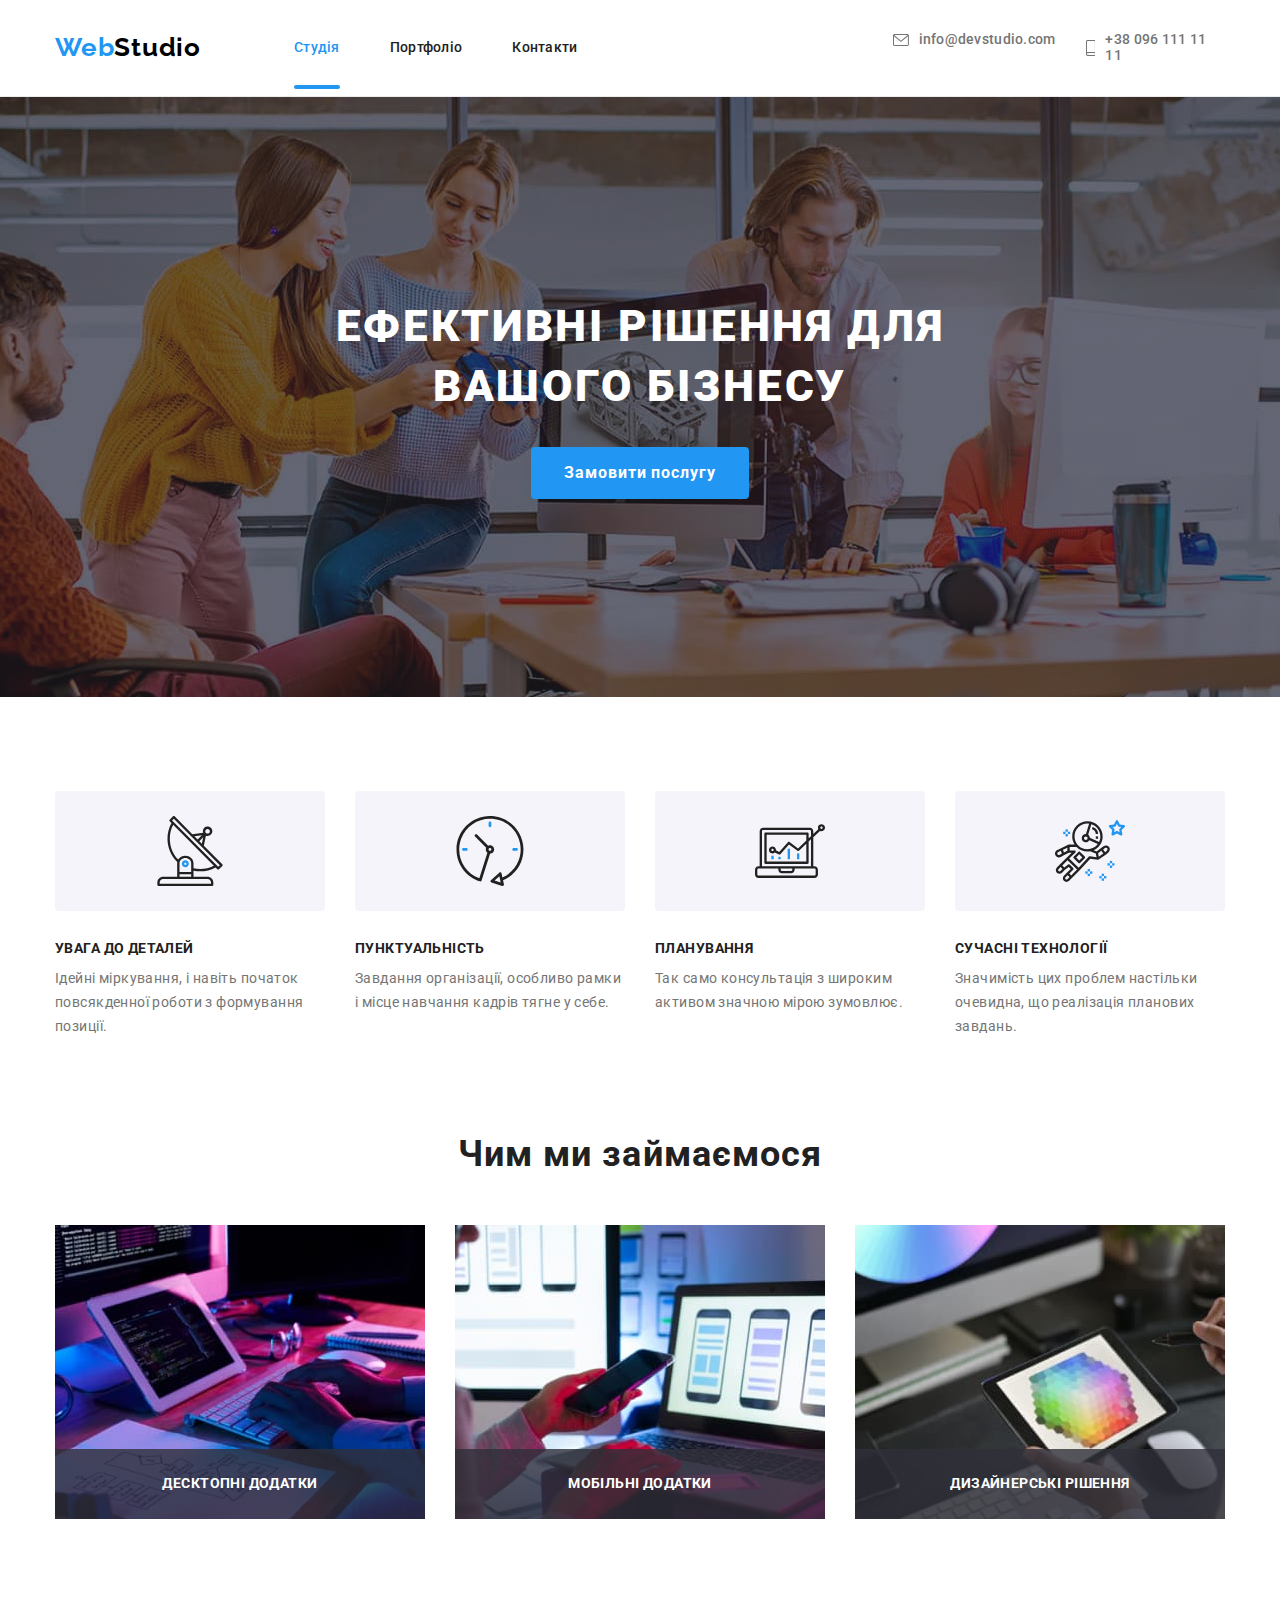
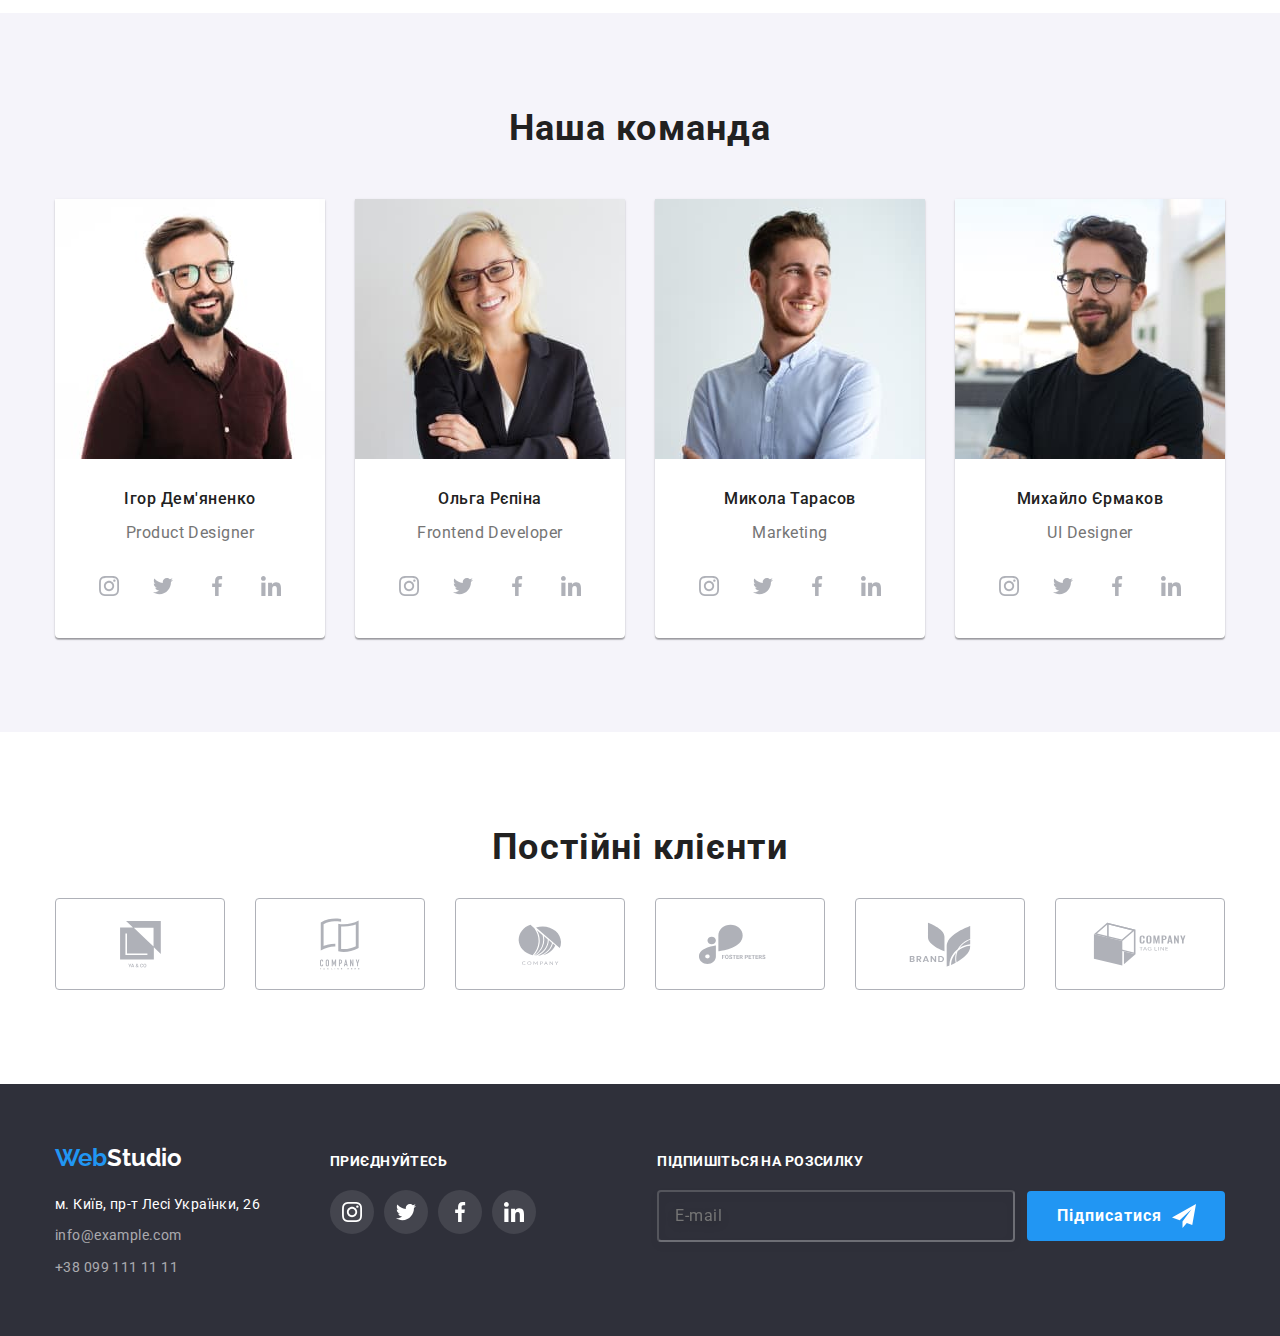
==== commit e431f371: "переделал моб.меню" ====
--- a/index.html
+++ b/index.html
@@ -36,36 +36,38 @@
             <li class="header__menu-item"><a href="#" class="header__menu-link">Контакти</a></li>
           </ul>
         </nav>
-        <ul class="header__contacts">
-          <li class="header__contacts-item--mail">
-            <a href="mailto:info@devstudio.com" class="header__contacts-mail"><svg class="header__contacts-icon"
-                width="16" height="12">
-                <use href="./images/sprites.svg#icon-envelope"></use>
-              </svg>
-              info@devstudio.com</a>
-          </li>
-          <li class="header__contacts-item--tel">
-            <a href="tel:+380961111111" class="header__contacts-tel">
-              <svg class="header__contacts-icon" width="10" height="16">
-                <use href="./images/sprites.svg#icon-smartphone"></use>
-              </svg>
-              +38 096 111 11 11</a>
-          </li>
-        </ul>
-        <ul class="header__socials">
-          <li class="header__socials-item">
-            <a href="#" class="header__socials-link">Instagram</a>
-          </li>
-          <li class="header__socials-item">
-            <a href="#" class="header__socials-link">Twitter</a>
-          </li>
-          <li class="header__socials-item">
-            <a href="#" class="header__socials-link">Facebook</a>
-          </li>
-          <li class="header__socials-item">
-            <a href="#" class="header__socials-link">LinkedIn</a>
-          </li>
-        </ul>
+        <div class="header__contacts-mobile">
+          <ul class="header__contacts">
+            <li class="header__contacts-item--mail">
+              <a href="mailto:info@devstudio.com" class="header__contacts-mail"><svg class="header__contacts-icon"
+                  width="16" height="12">
+                  <use href="./images/sprites.svg#icon-envelope"></use>
+                </svg>
+                info@devstudio.com</a>
+            </li>
+            <li class="header__contacts-item--tel">
+              <a href="tel:+380961111111" class="header__contacts-tel">
+                <svg class="header__contacts-icon" width="10" height="16">
+                  <use href="./images/sprites.svg#icon-smartphone"></use>
+                </svg>
+                +38 096 111 11 11</a>
+            </li>
+          </ul>
+          <ul class="header__socials">
+            <li class="header__socials-item">
+              <a href="#" class="header__socials-link">Instagram</a>
+            </li>
+            <li class="header__socials-item">
+              <a href="#" class="header__socials-link">Twitter</a>
+            </li>
+            <li class="header__socials-item">
+              <a href="#" class="header__socials-link">Facebook</a>
+            </li>
+            <li class="header__socials-item">
+              <a href="#" class="header__socials-link">LinkedIn</a>
+            </li>
+          </ul>
+        </div>
       </div>
     </div>
   </header>
@@ -142,17 +144,17 @@
         <ul class="specialism__list">
           <li class="specialism__item">
             <img srcset="./images/photo-box1-1x.jpg 1x, ./images/photo-box1-2x.jpg 2x" src="./images/photo-box1-1x.jpg"
-              alt="Програмист пишет код" width="370" />
+              alt="Програміст пише код" width="370" />
             <p class="specialism__text">Десктопні додатки</p>
           </li>
           <li class="specialism__item">
             <img srcset="./images/photo-box2-1x.jpg 1x, ./images/photo-box2-2x.jpg 2x" src="./images/photo-box2-1x.jpg"
-              alt="Телефон и ноутбук" width="370" />
+              alt="Телефон та ноутбук" width="370" />
             <p class="specialism__text">Мобільні додатки</p>
           </li>
           <li class="specialism__item">
             <img srcset="./images/photo-box3-1x.jpg 1x, ./images/photo-box3-2x.jpg 2x" src="./images/photo-box3-1x.jpg"
-              alt="Палитра цветов на планшете" width="370" />
+              alt="Палітра кольорів на планшеті" width="370" />
             <p class="specialism__text">Дизайнерські рішення</p>
           </li>
         </ul>
--- a/css/main.min.css
+++ b/css/main.min.css
@@ -1 +1 @@
-:root{--primary-transition-time: 250ms;--primary-cubic-bezier: cubic-bezier(0.4, 0, 0.2, 1);--hero-background-gradient: linear-gradient(to right, rgba(47, 48, 58, 0.4), rgba(47, 48, 58, 0.4));--primary-text-color: #757575;--border-header-color: #ececec;--logo-black-color: #000000;--accent-color: #2196f3;--accent-logo-color: aqua;--title-text-color: #212121;--bgc-hero-footer-color: #2f303a;--main-white-color: #ffffff;--btn-hero-color: #188ce8;--advantages-icon-color: rgba(245, 244, 250, 1);--specialism-text-bgc: rgba(47, 48, 58, 0.8);--cooperators-bgc: #f5f4fa;--cooperators-card-bgc: #ffffff;--cooperators-card-shadow: 0px 1px 3px rgba(0, 0, 0, 0.12), 0px 1px 1px rgba(0, 0, 0, 0.14), 0px 2px 1px rgba(0, 0, 0, 0.2);--cooperators-icon-bgc: #ffffff;--cooperators-icon-fill: #afb1b8;--cooperators-icon-bgc-hover: #2196f3;--cooperators-icon-fill-hover: #ffffff;--clients-border-color: #afb1b8;--clients-fill-color: #afb1b8;--address-footer-color: rgba(255, 255, 255, 0.6);--footer-networks-bgc: rgba(255, 255, 255, 0.1);--footer-input-border-color: rgba(255, 255, 255, 0.3);--footer-input-border-shadow: drop-shadow(0px 4px 4px rgba(0, 0, 0, 0.15));--footer-input-color: rgba(255, 255, 255, 0.6);--footer-button-hover-shadow: 0px 4px 4px rgba(0, 0, 0, 0.15);--btn-grey-color: #f5f4fa;--portfolio-button-current-color: #ffffff;--portfolio-button-hover-color: #ffffff;--portfolio-button-shadow: 0px 3px 1px rgba(0, 0, 0, 0.1), 0px 1px 2px rgba(0, 0, 0, 0.08), 0px 2px 2px rgba(0, 0, 0, 0.12);--portfolio-card-bgc: rgba(33, 150, 243, 0.9);--portfolio-card-hover-shadow: 0px 1px 1px rgba(0, 0, 0, 0.12), 0px 4px 4px rgba(0, 0, 0, 0.06), 1px 4px 6px rgba(0, 0, 0, 0.16);--backdrop-bgc: rgba(0, 0, 0, 0.2);--modal-shadow-color: 0px 1px 3px rgba(0, 0, 0, 0.12), 0px 1px 1px rgba(0, 0, 0, 0.14), 0px 2px 1px rgba(0, 0, 0, 0.2);--modal-border-color: rgba(33, 33, 33, 0.2);--modal-textarea-color: rgba(117, 117, 117, 0.5);--modal-btn-border-color: rgba(0, 0, 0, 0.1);--border-works-color: #eeeeee}body{color:var(--primary-text-color);font-family:Roboto,sans-serif}body.modal-open{overflow:hidden}input,textarea{cursor:pointer}ul,h1,h2,h3,h4,h5,h6,p{list-style:none;padding:0;margin:0}img{display:block;max-width:100%;height:auto;width:100%}.section{padding:60px 0}@media screen and (min-width: 1200px){.section{padding:94px 0}}.container{margin-left:auto;margin-right:auto;padding-right:15px;padding-left:15px;width:100%}@media screen and (min-width: 480px){.container{max-width:480px}}@media screen and (min-width: 768px){.container{max-width:768px}}@media screen and (min-width: 1200px){.container{max-width:1200px}}.button{display:inline-block;cursor:pointer;font-family:inherit;font-weight:500;font-size:16px;line-height:1.62;letter-spacing:.03em;text-align:center;border-radius:4px;border:1px solid rgba(0,0,0,0);color:var(--title-text-color--);background-color:var(--main-white-color)}.section-title{font-weight:700;font-size:28px;line-height:1.17;text-align:center;letter-spacing:.03em;color:var(--title-text-color)}@media screen and (min-width: 1200px){.section-title{font-size:36px}}.visually-hidden{position:absolute;width:1px;height:1px;margin:-1px;border:0;padding:0;white-space:nowrap;clip-path:inset(100%);clip:rect(0 0 0 0);overflow:hidden}.header{border-bottom-width:1px;border-bottom-style:solid;border-bottom-color:var(--border-header-color)}.header__container{display:flex;align-items:center}.header__navigation{display:flex;align-items:center}.header__logo{margin-right:87px;padding:16px 0;font-family:Raleway,sans-serif;font-weight:700;font-size:24px;line-height:1.17;text-decoration:none;letter-spacing:.03em;transition:color var(--primary-transition-time) var(--primary-cubic-bezier);color:var(--logo-black-color)}@media screen and (min-width: 768px){.header__logo{padding:26px 0}}@media screen and (min-width: 1200px){.header__logo{margin-right:93px;padding:24px 0 25px 0;font-size:26px;line-height:1.19}}.header__logo:hover,.header__logo:focus{color:var(--accent-logo-color)}.logo__forepart{color:var(--accent-color);transition:color var(--primary-transition-time) var(--primary-cubic-bezier)}.header__logo:hover .logo__forepart,.header__logo:focus .logo__forepart,.footer__link:hover .logo__forepart,.footer__link:focus .logo__forepart{color:var(--accent-logo-color)}@media screen and (min-width: 768px){.header__menu{display:flex;gap:50px}}.header__menu-link{display:block;position:relative;font-weight:500;font-size:40px;line-height:1.18;letter-spacing:.02em;text-decoration:none;color:var(--title-text-color);transition:color var(--primary-transition-time) var(--primary-cubic-bezier)}@media screen and (min-width: 768px){.header__menu-link{padding:32px 0;font-size:14px;line-height:1.14}}.header__menu-link:hover,.header__menu-link:focus{color:var(--accent-color)}.header__menu-link--current{color:var(--accent-color)}.header__menu-link--current::after{content:"";position:absolute;display:none;width:100%;height:4px;left:0;bottom:-2px;border-radius:2px;background-color:var(--accent-color)}@media screen and (min-width: 768px){.header__menu-link--current::after{display:block}}.header__menu-item:not(:last-child){padding-bottom:32px}@media screen and (min-width: 768px){.header__menu-item:not(:last-child){padding-bottom:0}}.header__contacts{display:flex;flex-direction:column-reverse;margin-top:302px}@media screen and (min-width: 768px){.header__contacts{display:inline-block;margin-top:0;margin-left:81px}}@media screen and (min-width: 1200px){.header__contacts{display:flex;flex-direction:row;gap:30px;margin-left:315px}}.header__contacts-item--mail{margin-bottom:10px}@media screen and (min-width: 1200px){.header__contacts-item--mail{margin-bottom:10px}}.header__contacts-mail,.header__contacts-tel{display:flex;font-weight:500;letter-spacing:.02em;text-decoration:none;align-items:center;color:var(--primary-text-color);transition:color var(--primary-transition-time) var(--primary-cubic-bezier)}.header__contacts-mail:hover,.header__contacts-mail:focus,.header__contacts-tel:hover,.header__contacts-tel:focus{color:var(--accent-color)}.header__contacts-tel{font-size:28px;line-height:1.18;text-align:end;padding-bottom:32px;color:var(--accent-color)}@media screen and (min-width: 423px){.header__contacts-tel{font-size:34px}}@media screen and (min-width: 768px){.header__contacts-tel{margin-top:0;padding-bottom:21px;font-size:12px;line-height:1.17;color:var(--primary-text-color)}}@media screen and (min-width: 1200px){.header__contacts-tel{padding:32px 0;font-size:14px;line-height:1.14}}.header__contacts-mail{font-size:24px;line-height:1.17;padding-bottom:64px}@media screen and (min-width: 768px){.header__contacts-mail{padding-top:21px;padding-bottom:0;font-size:12px}}@media screen and (min-width: 1200px){.header__contacts-mail{padding:32px 0;font-size:14px;line-height:1.14}}.header__contacts-icon{display:none;padding-top:0;padding-bottom:0;margin-right:10px;fill:currentColor;transition:fill var(--primary-transition-time) var(--primary-cubic-bezier)}@media screen and (min-width: 768px){.header__contacts-icon{display:block}}.header__contacts-icon:hover,.header__contacts-icon:focus{fill:currentColor}.header__mobile-button{display:inline-flex;position:absolute;top:10px;right:15px;width:40px;height:40px;margin:0;padding:0;border:none;background-color:rgba(0,0,0,0);z-index:1;fill:currentColor;transition:fill var(--primary-transition-time) var(--primary-cubic-bezier)}@media screen and (min-width: 768px){.header__mobile-button{display:none}}.header__mobile-button:hover,.header__mobile-button:focus{fill:var(--accent-color)}.header__icon-cross{display:none}.header__mobile-button.is-open .header__icon-cross{display:block}.header__mobile-button.is-open .header__icon-menu{display:none}.header__mobile-menu{display:flex}@media screen and (max-width: 767px){.header__mobile-menu{display:none;position:fixed;top:0;left:0;width:100%;height:100%;padding:48px 83px 48px 40px;overflow-y:scroll;background-color:var(--main-white-color)}.header__mobile-menu.is-open{display:block}}@media screen and (max-width: 767px)and (min-width: 768px){.header__mobile-menu.is-open{display:flex}}.header__socials{display:flex;flex-wrap:wrap}@media screen and (min-width: 768px){.header__socials{display:none}}.header__socials-link{display:inline;padding:10px 0;text-decoration:none;font-weight:500;font-size:12px;line-height:1.18;color:var(--accent-color)}@media screen and (min-width: 470px){.header__socials-link{font-weight:500;font-size:18px;line-height:1.22}}.header__socials-item:not(:first-child){margin-left:10px}.header__socials-item:not(:last-child):after{content:"";border-left:1px solid var(--modal-border-color);margin-left:5px;color:var(--modal-border-color)}@media screen and (min-width: 470px){.header__socials-item:not(:last-child):after{margin-left:10px}}@media screen and (min-width: 768px){.header__socials-item:not(:last-child):after{display:none}}.hero{height:400px;margin-left:auto;margin-right:auto;background-color:var(--bgc-hero-footer-color);background-image:var(--hero-background-gradient),url("../images/hero-bg-mobile1x.jpg");background-size:cover;background-repeat:no-repeat;background-position:center;text-align:center;padding:118px 0}@media(min-device-pixel-ratio: 2),(min-resolution: 192dpi),(min-resolution: 2dppx){.hero{background-image:var(--hero-background-gradient),url("../images/hero-bg-mobile2x.jpg")}}@media screen and (min-width: 768px){.hero{max-width:768px;background-image:var(--hero-background-gradient),url("../images/hero-bg-tablet1x.jpg")}}@media screen and (min-width: 768px)and (min-device-pixel-ratio: 2),screen and (min-width: 768px)and (min-resolution: 192dpi),screen and (min-width: 768px)and (min-resolution: 2dppx){.hero{background-image:var(--hero-background-gradient),url("../images/hero-bg-tablet2x.jpg")}}@media screen and (min-width: 1200px){.hero{max-width:1600px;height:600px;padding:200px 0;background-image:var(--hero-background-gradient),url("../images/hero-bg-desktop1x.jpg")}}@media screen and (min-width: 1200px)and (min-device-pixel-ratio: 2),screen and (min-width: 1200px)and (min-resolution: 192dpi),screen and (min-width: 1200px)and (min-resolution: 2dppx){.hero{background-image:var(--hero-background-gradient),url("../images/hero-bg-desktop2x.jpg")}}.hero__container{max-width:360px}@media screen and (min-width: 1200px){.hero__container{max-width:696px}}.hero__title{color:var(--main-white-color);font-weight:900;font-size:26px;line-height:1.62;letter-spacing:.06em;text-transform:uppercase;margin-bottom:30px}@media screen and (min-width: 1200px){.hero__title{font-size:44px;line-height:1.36}}.hero .hero__button{padding:10px 32px;font-weight:700;font-size:16px;line-height:1.88;letter-spacing:.06em;align-items:center;color:var(--main-white-color);background-color:var(--accent-color);transition:color var(--primary-transition-time) var(--primary-cubic-bezier),color var(--primary-transition-time) var(--primary-cubic-bezier)}.hero .hero__button:hover,.hero .hero__button:focus{color:var(--main-white-color);background-color:var(--btn-hero-color)}.advantages__list{display:flex;flex-wrap:wrap;gap:30px}.advantages__item{width:100%}@media screen and (min-width: 768px){.advantages__item{width:calc((100% - 30px)/2)}}@media screen and (min-width: 1200px){.advantages__item{width:calc((100% - 90px)/4)}}.advantages__icon{display:flex;background-color:var(--advantages-icon-color);height:120px;border-radius:4px;align-items:center;justify-content:center;margin-bottom:30px}.advantages__img{align-self:center}.advantages__title{color:var(--title-text-color);font-weight:700;font-size:14px;line-height:1.14;text-transform:uppercase;letter-spacing:.03em;margin-bottom:10px;text-align:center}@media screen and (min-width: 768px){.advantages__title{text-align:start}}.advantages__description{font-weight:400;font-size:14px;line-height:1.71;letter-spacing:.03em}.specialism{display:none;padding-top:0}@media screen and (min-width: 1200px){.specialism{display:block}}.specialism__title{margin-bottom:50px}.specialism__list{display:flex;gap:30px}.specialism__item{position:relative}.specialism__text{display:flex;position:absolute;width:100%;height:70px;bottom:0px;font-style:normal;font-weight:700;font-size:14px;line-height:1.14;letter-spacing:.03em;text-transform:uppercase;align-items:center;justify-content:center;color:var(--main-white-color);background-color:var(--specialism-text-bgc)}.cooperators{background-color:var(--cooperators-bgc)}.cooperators__title{margin-bottom:30px}@media screen and (min-width: 1200px){.cooperators__title{margin-bottom:50px}}.cooperators__list{display:flex;gap:30px;flex-wrap:wrap}.cooperators__item{width:100%;background-color:var(--main-white-color);box-shadow:var(--cooperators-card-shadow);border-radius:0px 0px 4px 4px}@media screen and (min-width: 768px){.cooperators__item{width:calc((100% - 30px)/2)}}@media screen and (min-width: 1200px){.cooperators__item{width:calc((100% - 90px)/4)}}.cooperators__card{padding:30px 0 24px 0;text-align:center}@media screen and (min-width: 1200px){.cooperators__card{padding:30px 32px}}.cooperators__name{color:var(--title-text-color);font-weight:500;font-size:16px;line-height:1.19;letter-spacing:.03em;margin-bottom:10px}.cooperators__post{font-weight:400;font-size:16px;line-height:1.9;letter-spacing:.03em;margin-bottom:16px}.cooperators__networks{display:inline-flex;gap:10px}.cooperators__link{display:flex;width:44px;height:44px;border-radius:44px;align-items:center;justify-content:center;background-color:var(--cooperators-icon-bgc);fill:var(--cooperators-icon-fill);transition:fill var(--primary-transition-time) var(--primary-cubic-bezier),background-color var(--primary-transition-time) var(--primary-cubic-bezier)}.cooperators__link:hover,.cooperators__link:focus{background-color:var(--cooperators-icon-bgc-hover);fill:var(--cooperators-icon-fill-hover)}.clients__title{margin-bottom:30px}.clients__list{display:flex;flex-wrap:wrap;gap:30px;justify-content:center}.clients__item{width:calc((100% - 30px)/2)}@media screen and (min-width: 480px){.clients__item{width:210px}}@media screen and (min-width: 768px){.clients__item{width:calc((100% - 60px)/3)}}@media screen and (min-width: 1200px){.clients__item{width:calc((100% - 150px)/6)}}.clients__link{display:flex;height:92px;border:1px solid var(--clients-border-color);border-radius:4px;fill:var(--clients-fill-color);align-items:center;justify-content:center;transition:fill var(--primary-transition-time) var(--primary-cubic-bezier),border var(--primary-transition-time) var(--primary-cubic-bezier)}.clients__link:hover,.clients__link:focus{fill:var(--accent-color);border:1px solid var(--accent-color)}.backdrop{position:fixed;top:0;left:0;width:100%;height:100%;z-index:1;background-color:var(--backdrop-bgc);transition:opacity var(--primary-transition-time) var(--primary-cubic-bezier)}.backdrop.is-hidden{opacity:0;pointer-events:none}.modal{position:absolute;width:calc(100% - 30px);max-width:450px;height:609px;top:50%;left:50%;padding:40px;transform:translate(-50%, -50%) scale(1);transition:transform var(--primary-transition-time) var(--primary-cubic-bezier);border-radius:4px;box-shadow:var(--modal-shadow-color);background-color:var(--main-white-color)}@media screen and (min-width: 1200px){.modal{max-width:528px;height:581px}}.backdrop.is-hidden .modal{transform:translate(-50%, -50%) scale(1.1)}.modal__btn-modal{position:absolute;display:flex;width:30px;height:30px;right:8px;top:8px;border-radius:50%;align-items:center;cursor:pointer;background-color:var(--main-white-color);border:1px solid var(--modal-btn-border-color)}.modal__icon-close{width:18px;height:18px;fill:var(--logo-black-color);transition:fill var(--primary-transition-time) var(--primary-cubic-bezier)}.modal__title{margin-bottom:12px;font-weight:700;font-size:20px;line-height:1.5;text-align:center;letter-spacing:.03em;color:var(--title-text-color)}@media screen and (min-width: 1200px){.modal__title{line-height:1.15}}.modal__form{width:100%;height:100%}.modal__user-contacts{position:relative;display:flex;flex-direction:column;font-weight:400;font-size:12px;line-height:1.17;letter-spacing:.01em}.modal__icon{position:absolute;top:11px;left:12px;width:18px;height:18px;transform:translateY(100%);transition:fill var(--primary-transition-time) var(--primary-cubic-bezier)}.modal__input{height:40px;padding-left:42px;margin-top:4px;outline:none;border:1px solid var(--modal-border-color);border-radius:4px;transition:border-color var(--primary-transition-time) var(--primary-cubic-bezier)}.modal__textarea{height:120px;margin-top:4px;padding:12px 16px;resize:none;outline:none;font-weight:400;font-size:14px;line-height:1.14;letter-spacing:.01em;color:var(--modal-textarea-color);border:1px solid var(--modal-border-color);border-radius:4px;transition:border-color var(--primary-transition-time) var(--primary-cubic-bezier)}.modal__icon{position:absolute;top:11px;left:12px;width:18px;height:18px;transform:translateY(100%);transition:fill var(--primary-transition-time) var(--primary-cubic-bezier)}.modal__input{height:40px;padding-left:42px;margin-top:4px;outline:none;border:1px solid var(--modal-border-color);border-radius:4px;transition:border-color var(--primary-transition-time) var(--primary-cubic-bezier)}.modal__textarea{height:120px;margin-top:4px;padding:12px 16px;resize:none;outline:none;font-weight:400;font-size:14px;line-height:1.14;letter-spacing:.01em;color:var(--modal-textarea-color);border:1px solid var(--modal-border-color);border-radius:4px;transition:border-color var(--primary-transition-time) var(--primary-cubic-bezier)}@media screen and (min-width: 1200px){.modal__textarea{font-size:12px;line-height:1.17}}.modal__agreement{display:inline-block;padding:0;margin-top:20px;text-align:center;font-weight:400;font-size:12px;line-height:1.17;letter-spacing:.03em}@media screen and (min-width: 1200px){.modal__agreement{margin-left:12px;font-size:14px;line-height:1.71}}.modal__agreement-link{color:var(--accent-color)}.modal__checkbox{display:inline-block;width:1px;height:1px;margin:-1px;border:0;padding:0;white-space:nowrap;clip-path:inset(100%);clip:rect(0 0 0 0);overflow:hidden}.modal__icon-checkbox{display:inline-block;width:16px;height:15px;margin-right:8px;border:1px solid var(--logo-black-color);border-radius:2px;vertical-align:text-top;transition:border-color var(--primary-transition-time) var(--primary-cubic-bezier)}.modal__btn-modal:hover .modal__icon-close,.modal__btn-modal:focus .modal__icon-close{fill:var(--accent-color)}.modal__user-contacts:not(:first-child){margin-top:10px}.modal__user-contacts:focus-within>.modal__input,.modal__user-contacts:focus-within>.modal__textarea{border-color:var(--accent-color);color:var(--logo-black-color)}.modal__user-contacts:focus-within>.modal__icon{fill:var(--accent-color)}.modal__checkbox:checked+.modal__icon-checkbox{background-color:var(--accent-color);border:1px solid var(--accent-color)}.modal__checkbox:focus+.modal__icon-checkbox{border-color:var(--accent-color)}.modal__button-submit{display:block;margin-top:30px;margin-left:auto;margin-right:auto;padding:10px 55px 10px 56px;font-weight:700;font-size:16px;line-height:1.88;align-items:center;text-align:center;letter-spacing:.06em;color:var(--main-white-color);background-color:var(--accent-color);border:1px solid rgba(0,0,0,0);border-radius:4px;transition:background-color var(--primary-transition-time) var(--primary-cubic-bezier),box-shadow var(--primary-transition-time) var(--primary-cubic-bezier)}.modal__button-submit:hover,.modal__button-submit:focus{background-color:var(--btn-hero-color);box-shadow:0px 4px 4px rgba(0,0,0,.15)}.portfolio__menu{display:flex;flex-wrap:wrap;gap:8px}@media screen and (min-width: 480px){.portfolio__menu{justify-content:center}}@media screen and (min-width: 768px){.portfolio__menu{flex-wrap:nowrap}}.portfolio__menu-button{padding:6px 22px;transition:color var(--primary-transition-time) var(--primary-cubic-bezier),background-color var(--primary-transition-time) var(--primary-cubic-bezier),box-shadow var(--primary-transition-time) var(--primary-cubic-bezier);color:var(--title-text-color);background-color:var(--btn-grey-color)}.portfolio__menu-button--current{color:var(--portfolio-button-current-color);background-color:var(--accent-color)}.portfolio__menu-button:hover,.portfolio__menu-button:focus{color:var(--portfolio-button-hover-color);background-color:var(--accent-color);box-shadow:var(--portfolio-button-shadow)}.portfolio__works-list{display:flex;flex-wrap:wrap;gap:30px;margin-top:40px;justify-content:center}@media screen and (min-width: 768px){.portfolio__works-list{margin-top:30px;justify-content:left}}@media screen and (min-width: 1200px){.portfolio__works-list{margin-top:50px}}@media screen and (min-width: 768px){.portfolio__works-item{width:calc((100% - 30px)/2)}}@media screen and (min-width: 1200px){.portfolio__works-item{width:calc((100% - 60px)/3)}}.portfolio__link-card{display:flex;flex-direction:column;height:100%;text-decoration:none;transition:box-shadow var(--primary-transition-time) var(--primary-cubic-bezier)}.portfolio__card-overlate{position:relative;overflow:hidden}.portfolio__link-card:hover,.portfolio__link-card:focus{box-shadow:var(--portfolio-card-hover-shadow)}.portfolio__card-description{display:block;padding:20px 24px;flex-grow:1;border-width:0 1px 1px;border-style:solid;border-color:var(--border-works-color)}@media screen and (min-width: 768px)and (max-width: 1199px){.portfolio__card-description{padding:20px 24px 56px 24px}}.portfolio__card-title{margin-bottom:4px;font-weight:700;font-size:18px;line-height:2;letter-spacing:.06em;color:var(--title-text-color)}.portfolio__card-name{font-weight:400;font-size:16px;line-height:1.88;text-decoration:none;letter-spacing:.03em;color:var(--primary-text-color)}.portfolio__card-text{position:absolute;display:block;padding:77px 24px;top:0;left:0;width:100%;height:100%;font-style:normal;font-weight:400;font-size:18px;line-height:1.56;letter-spacing:.03em;transform:translateY(101%);transition:transform var(--primary-transition-time) var(--primary-cubic-bezier);color:var(--main-white-color);background-color:var(--portfolio-card-bgc)}@media screen and (min-width: 768px){.portfolio__card-text{padding:49px 24px 77px 24px}}@media screen and (min-width: 1200px){.portfolio__card-text{padding:49px 24px}}.portfolio__link-card:hover .portfolio__card-text,.portfolio__link-card:focus .portfolio__card-text{transform:translateY(0)}.footer{height:603px;padding-top:60px;padding-bottom:60px;background-color:var(--bgc-hero-footer-color)}@media screen and (min-width: 768px){.footer{height:463px}}@media screen and (min-width: 1200px){.footer{height:252px}}.footer__container{text-align:center}@media screen and (min-width: 768px){.footer__container{display:flex;flex-wrap:wrap;align-items:baseline;justify-content:center}}@media screen and (min-width: 1200px){.footer__container{display:flex;flex-wrap:wrap;align-items:baseline;text-align:start}}.footer__address-list{display:block;margin-bottom:60px;font-style:normal;font-weight:400;font-size:14px;line-height:1.71;letter-spacing:.03em;text-decoration:none;color:var(--main-white-color)}@media screen and (min-width: 1200px){.footer__address-list{margin-bottom:0}}.footer__link{display:block;margin-bottom:20px;margin-bottom:20px;font-family:Raleway,sans-serif;font-weight:700;font-size:24px;line-height:1.17;text-decoration:none;color:var(--main-white-color);transition:color var(--primary-transition-time) var(--primary-cubic-bezier)}.footer__link:hover,.footer__link:focus{color:var(--accent-logo-color)}.footer__address-item:not(:last-child){margin-bottom:8px}.footer__address-item--grey,.footer__address-item--grey{color:var(--address-footer-color);text-decoration:none;transition:color var(--primary-transition-time) var(--primary-cubic-bezier)}.footer__address-item--grey:hover,.footer__address-item--grey:focus,.footer__address-item--grey:hover,.footer__address-item--grey:focus{color:var(--accent-color)}.footer__networks{height:80px;margin-bottom:60px}@media screen and (min-width: 768px){.footer__networks{margin-left:165px;margin-bottom:102px}}@media screen and (min-width: 1200px){.footer__networks{margin-left:70px;margin-bottom:0}}.footer__networks-title{margin-bottom:20px;font-weight:700;font-size:14px;line-height:1.14;letter-spacing:.03em;text-transform:uppercase;color:var(--main-white-color)}.footer__networks-list{display:flex;gap:10px;justify-content:center}.footer__networks-login{display:flex;width:44px;height:44px;border-radius:44px;align-items:center;justify-content:center;background-color:var(--footer-networks-bgc);fill:var(--main-white-color);transition:background-color var(--primary-transition-time) var(--primary-cubic-bezier)}.footer__networks-login:hover,.footer__networks-login:focus{background-color:var(--accent-color)}@media screen and (min-width: 1200px){.footer__subscribe{margin-left:auto}}.footer__subscribe-icon{width:24px;height:24px;margin-left:10px;text-align:center}.footer__subscribe-form{width:100%;height:50px}@media screen and (min-width: 1200px){.footer__subscribe-form{display:flex;align-items:baseline;justify-content:center}}.footer__subscribe-label{margin-bottom:20px;font-weight:700;font-size:14px;line-height:1.14;letter-spacing:.03em;text-transform:uppercase;color:var(--main-white-color)}.footer__subscribe-input{display:inline-block;width:100%;max-width:358px;padding:14px 16px 14px 16px;margin-bottom:20px;font-weight:400;font-size:16px;line-height:1.25;align-items:center;letter-spacing:.03em;outline:none;border-color:var(--footer-input-border-color);filter:var(--footer-input-border-shadow);border-radius:4px;transition:button-color var(--primary-transition-time) var(--primary-cubic-bezier);color:var(--footer-input-color);background-color:rgba(0,0,0,0)}@media screen and (min-width: 480px){.footer__subscribe-input{width:358px}}@media screen and (min-width: 768px){.footer__subscribe-input{display:block}}@media screen and (min-width: 1200px){.footer__subscribe-input{margin-bottom:0}}.footer__subscribe-input:focus{border-color:var(--accent-color)}.footer__subscribe-button{display:inline-flex;padding:9px 28px 9px 29px;font-weight:700;font-size:16px;line-height:1.88;letter-spacing:.06em;align-items:center;border-radius:4px;border:1px solid rgba(0,0,0,0);color:var(--main-white-color);background-color:var(--accent-color);transition:background-color var(--primary-transition-time) var(--primary-cubic-bezier),box-shadow var(--primary-transition-time) var(--primary-cubic-bezier)}@media screen and (min-width: 1200px){.footer__subscribe-button{margin-left:12px}}.footer__subscribe-button:hover,.footer__subscribe-button:focus{background-color:var(--btn-hero-color);box-shadow:var(--footer-button-hover-shadow)}/*# sourceMappingURL=main.min.css.map */+:root{--primary-transition-time: 250ms;--primary-cubic-bezier: cubic-bezier(0.4, 0, 0.2, 1);--hero-background-gradient: linear-gradient(to right, rgba(47, 48, 58, 0.4), rgba(47, 48, 58, 0.4));--primary-text-color: #757575;--border-header-color: #ececec;--logo-black-color: #000000;--accent-color: #2196f3;--accent-logo-color: aqua;--title-text-color: #212121;--bgc-hero-footer-color: #2f303a;--main-white-color: #ffffff;--btn-hero-color: #188ce8;--advantages-icon-color: rgba(245, 244, 250, 1);--specialism-text-bgc: rgba(47, 48, 58, 0.8);--cooperators-bgc: #f5f4fa;--cooperators-card-bgc: #ffffff;--cooperators-card-shadow: 0px 1px 3px rgba(0, 0, 0, 0.12), 0px 1px 1px rgba(0, 0, 0, 0.14), 0px 2px 1px rgba(0, 0, 0, 0.2);--cooperators-icon-bgc: #ffffff;--cooperators-icon-fill: #afb1b8;--cooperators-icon-bgc-hover: #2196f3;--cooperators-icon-fill-hover: #ffffff;--clients-border-color: #afb1b8;--clients-fill-color: #afb1b8;--address-footer-color: rgba(255, 255, 255, 0.6);--footer-networks-bgc: rgba(255, 255, 255, 0.1);--footer-input-border-color: rgba(255, 255, 255, 0.3);--footer-input-border-shadow: drop-shadow(0px 4px 4px rgba(0, 0, 0, 0.15));--footer-input-color: rgba(255, 255, 255, 0.6);--footer-button-hover-shadow: 0px 4px 4px rgba(0, 0, 0, 0.15);--btn-grey-color: #f5f4fa;--portfolio-button-current-color: #ffffff;--portfolio-button-hover-color: #ffffff;--portfolio-button-shadow: 0px 3px 1px rgba(0, 0, 0, 0.1), 0px 1px 2px rgba(0, 0, 0, 0.08), 0px 2px 2px rgba(0, 0, 0, 0.12);--portfolio-card-bgc: rgba(33, 150, 243, 0.9);--portfolio-card-hover-shadow: 0px 1px 1px rgba(0, 0, 0, 0.12), 0px 4px 4px rgba(0, 0, 0, 0.06), 1px 4px 6px rgba(0, 0, 0, 0.16);--backdrop-bgc: rgba(0, 0, 0, 0.2);--modal-shadow-color: 0px 1px 3px rgba(0, 0, 0, 0.12), 0px 1px 1px rgba(0, 0, 0, 0.14), 0px 2px 1px rgba(0, 0, 0, 0.2);--modal-border-color: rgba(33, 33, 33, 0.2);--modal-textarea-color: rgba(117, 117, 117, 0.5);--modal-btn-border-color: rgba(0, 0, 0, 0.1);--border-works-color: #eeeeee}body{color:var(--primary-text-color);font-family:Roboto,sans-serif}body.modal-open{overflow:hidden}input,textarea{cursor:pointer}ul,h1,h2,h3,h4,h5,h6,p{list-style:none;padding:0;margin:0}img{display:block;max-width:100%;height:auto;width:100%}.section{padding:60px 0}@media screen and (min-width: 1200px){.section{padding:94px 0}}.container{margin-left:auto;margin-right:auto;padding-right:15px;padding-left:15px;width:100%}@media screen and (min-width: 480px){.container{max-width:480px}}@media screen and (min-width: 768px){.container{max-width:768px}}@media screen and (min-width: 1200px){.container{max-width:1200px}}.button{display:inline-block;cursor:pointer;font-family:inherit;font-weight:500;font-size:16px;line-height:1.62;letter-spacing:.03em;text-align:center;border-radius:4px;border:1px solid rgba(0,0,0,0);color:var(--title-text-color--);background-color:var(--main-white-color)}.section-title{font-weight:700;font-size:28px;line-height:1.17;text-align:center;letter-spacing:.03em;color:var(--title-text-color)}@media screen and (min-width: 1200px){.section-title{font-size:36px}}.visually-hidden{position:absolute;width:1px;height:1px;margin:-1px;border:0;padding:0;white-space:nowrap;clip-path:inset(100%);clip:rect(0 0 0 0);overflow:hidden}.header{border-bottom-width:1px;border-bottom-style:solid;border-bottom-color:var(--border-header-color)}.header__container{display:flex;align-items:center}.header__navigation{display:flex;align-items:center}.header__contacts-mobile{display:flex;flex-direction:column;margin-top:auto}.header__logo{margin-right:87px;padding:16px 0;font-family:Raleway,sans-serif;font-weight:700;font-size:24px;line-height:1.17;text-decoration:none;letter-spacing:.03em;transition:color var(--primary-transition-time) var(--primary-cubic-bezier);color:var(--logo-black-color)}@media screen and (min-width: 768px){.header__logo{padding:26px 0}}@media screen and (min-width: 1200px){.header__logo{margin-right:93px;padding:24px 0 25px 0;font-size:26px;line-height:1.19}}.header__logo:hover,.header__logo:focus{color:var(--accent-logo-color)}.logo__forepart{color:var(--accent-color);transition:color var(--primary-transition-time) var(--primary-cubic-bezier)}.header__logo:hover .logo__forepart,.header__logo:focus .logo__forepart,.footer__link:hover .logo__forepart,.footer__link:focus .logo__forepart{color:var(--accent-logo-color)}@media screen and (min-width: 768px){.header__menu{display:flex;gap:50px}}.header__menu-link{display:block;position:relative;font-weight:500;font-size:40px;line-height:1.18;letter-spacing:.02em;text-decoration:none;color:var(--title-text-color);transition:color var(--primary-transition-time) var(--primary-cubic-bezier)}@media screen and (min-width: 768px){.header__menu-link{padding:32px 0;font-size:14px;line-height:1.14}}.header__menu-link:hover,.header__menu-link:focus{color:var(--accent-color)}.header__menu-link--current{color:var(--accent-color)}.header__menu-link--current::after{content:"";position:absolute;display:none;width:100%;height:4px;left:0;bottom:-2px;border-radius:2px;background-color:var(--accent-color)}@media screen and (min-width: 768px){.header__menu-link--current::after{display:block}}@media screen and (min-width: 1200px){.header__menu-link--current::after{bottom:-1px}}.header__menu-item:not(:last-child){margin-bottom:32px}@media screen and (min-width: 768px){.header__menu-item:not(:last-child){margin-bottom:0}}.header__contacts{display:flex;flex-direction:column-reverse;margin-bottom:64px}@media screen and (min-width: 768px){.header__contacts{display:inline-block;margin-bottom:0;margin-left:81px}}@media screen and (min-width: 1200px){.header__contacts{display:flex;flex-direction:row;gap:30px;margin-left:315px}}.header__contacts-item--mail{margin-bottom:10px}@media screen and (min-width: 1200px){.header__contacts-item--mail{margin-bottom:0px}}.header__contacts-mail,.header__contacts-tel{display:flex;font-weight:500;letter-spacing:.02em;text-decoration:none;align-items:center;color:var(--primary-text-color);transition:color var(--primary-transition-time) var(--primary-cubic-bezier)}.header__contacts-mail:hover,.header__contacts-mail:focus,.header__contacts-tel:hover,.header__contacts-tel:focus{color:var(--accent-color)}.header__contacts-tel{font-size:34px;line-height:1.18;padding-bottom:32px;color:var(--accent-color)}@media screen and (min-width: 768px){.header__contacts-tel{margin-top:0;padding-bottom:21px;font-size:12px;line-height:1.17;color:var(--primary-text-color)}}@media screen and (min-width: 1200px){.header__contacts-tel{padding:32px 0;font-size:14px;line-height:1.14}}.header__contacts-mail{font-size:24px;line-height:1.17}@media screen and (min-width: 768px){.header__contacts-mail{padding-top:21px;font-size:12px}}@media screen and (min-width: 1200px){.header__contacts-mail{padding:32px 0;font-size:14px;line-height:1.14}}.header__contacts-icon{display:none;padding-top:0;padding-bottom:0;margin-right:10px;fill:currentColor;transition:fill var(--primary-transition-time) var(--primary-cubic-bezier)}@media screen and (min-width: 768px){.header__contacts-icon{display:block}}.header__contacts-icon:hover,.header__contacts-icon:focus{fill:currentColor}.header__mobile-button{display:inline-flex;position:absolute;top:10px;right:15px;width:40px;height:40px;margin:0;padding:0;border:none;background-color:rgba(0,0,0,0);z-index:1;fill:var(--title-text-color);transition:fill var(--primary-transition-time) var(--primary-cubic-bezier)}@media screen and (min-width: 768px){.header__mobile-button{display:none}}.header__mobile-button:hover,.header__mobile-button:focus{fill:var(--accent-color)}.header__icon-cross{display:none}.header__mobile-button.is-open .header__icon-cross{display:block}.header__mobile-button.is-open .header__icon-menu{display:none}.header__mobile-menu{display:flex}@media screen and (max-width: 767px){.header__mobile-menu{display:none;position:fixed;top:0;left:0;width:100%;height:100%;padding:48px 83px 48px 40px;overflow-y:scroll;background-color:var(--main-white-color);transform:translateY(100%);transition:transform 2500ms linear}.header__mobile-menu.is-open{display:flex;flex-direction:column;transform:translateY(0)}}.header__socials{display:flex;flex-wrap:wrap;gap:10px}@media screen and (min-width: 768px){.header__socials{display:none}}.header__socials-link{display:inline;text-decoration:none;font-weight:500;font-size:18px;line-height:1.22;color:var(--accent-color)}.header__socials-item:not(:last-child):after{content:"";border-left:1px solid var(--modal-border-color);margin-left:10px;color:var(--modal-border-color)}@media screen and (min-width: 768px){.header__socials-item:not(:last-child):after{display:none}}.hero{height:400px;margin-left:auto;margin-right:auto;background-color:var(--bgc-hero-footer-color);background-image:var(--hero-background-gradient),url("../images/hero-bg-mobile1x.jpg");background-size:cover;background-repeat:no-repeat;background-position:center;text-align:center;padding:118px 0}@media(min-device-pixel-ratio: 2),(min-resolution: 192dpi),(min-resolution: 2dppx){.hero{background-image:var(--hero-background-gradient),url("../images/hero-bg-mobile2x.jpg")}}@media screen and (min-width: 768px){.hero{max-width:768px;background-image:var(--hero-background-gradient),url("../images/hero-bg-tablet1x.jpg")}}@media screen and (min-width: 768px)and (min-device-pixel-ratio: 2),screen and (min-width: 768px)and (min-resolution: 192dpi),screen and (min-width: 768px)and (min-resolution: 2dppx){.hero{background-image:var(--hero-background-gradient),url("../images/hero-bg-tablet2x.jpg")}}@media screen and (min-width: 1200px){.hero{max-width:1600px;height:600px;padding:200px 0;background-image:var(--hero-background-gradient),url("../images/hero-bg-desktop1x.jpg")}}@media screen and (min-width: 1200px)and (min-device-pixel-ratio: 2),screen and (min-width: 1200px)and (min-resolution: 192dpi),screen and (min-width: 1200px)and (min-resolution: 2dppx){.hero{background-image:var(--hero-background-gradient),url("../images/hero-bg-desktop2x.jpg")}}.hero__container{max-width:360px}@media screen and (min-width: 1200px){.hero__container{max-width:696px}}.hero__title{color:var(--main-white-color);font-weight:900;font-size:26px;line-height:1.62;letter-spacing:.06em;text-transform:uppercase;margin-bottom:30px}@media screen and (min-width: 1200px){.hero__title{font-size:44px;line-height:1.36}}.hero .hero__button{padding:10px 32px;font-weight:700;font-size:16px;line-height:1.88;letter-spacing:.06em;align-items:center;color:var(--main-white-color);background-color:var(--accent-color);transition:color var(--primary-transition-time) var(--primary-cubic-bezier),color var(--primary-transition-time) var(--primary-cubic-bezier)}.hero .hero__button:hover,.hero .hero__button:focus{color:var(--main-white-color);background-color:var(--btn-hero-color)}.advantages__list{display:flex;flex-wrap:wrap;gap:30px}.advantages__item{width:100%}@media screen and (min-width: 768px){.advantages__item{width:calc((100% - 30px)/2)}}@media screen and (min-width: 1200px){.advantages__item{width:calc((100% - 90px)/4)}}.advantages__icon{display:flex;background-color:var(--advantages-icon-color);height:120px;border-radius:4px;align-items:center;justify-content:center;margin-bottom:30px}.advantages__img{align-self:center}.advantages__title{color:var(--title-text-color);font-weight:700;font-size:14px;line-height:1.14;text-transform:uppercase;letter-spacing:.03em;margin-bottom:10px;text-align:center}@media screen and (min-width: 768px){.advantages__title{text-align:start}}.advantages__description{font-weight:400;font-size:14px;line-height:1.71;letter-spacing:.03em}.specialism{display:none;padding-top:0}@media screen and (min-width: 1200px){.specialism{display:block}}.specialism__title{margin-bottom:50px}.specialism__list{display:flex;gap:30px}.specialism__item{position:relative}.specialism__text{display:flex;position:absolute;width:100%;height:70px;bottom:0px;font-style:normal;font-weight:700;font-size:14px;line-height:1.14;letter-spacing:.03em;text-transform:uppercase;align-items:center;justify-content:center;color:var(--main-white-color);background-color:var(--specialism-text-bgc)}.cooperators{background-color:var(--cooperators-bgc)}.cooperators__title{margin-bottom:30px}@media screen and (min-width: 1200px){.cooperators__title{margin-bottom:50px}}.cooperators__list{display:flex;gap:30px;flex-wrap:wrap}.cooperators__item{width:100%;background-color:var(--main-white-color);box-shadow:var(--cooperators-card-shadow);border-radius:0px 0px 4px 4px}@media screen and (min-width: 768px){.cooperators__item{width:calc((100% - 30px)/2)}}@media screen and (min-width: 1200px){.cooperators__item{width:calc((100% - 90px)/4)}}.cooperators__card{padding:30px 0 24px 0;text-align:center}@media screen and (min-width: 1200px){.cooperators__card{padding:30px 32px}}.cooperators__name{color:var(--title-text-color);font-weight:500;font-size:16px;line-height:1.19;letter-spacing:.03em;margin-bottom:10px}.cooperators__post{font-weight:400;font-size:16px;line-height:1.9;letter-spacing:.03em;margin-bottom:16px}.cooperators__networks{display:inline-flex;gap:10px}.cooperators__link{display:flex;width:44px;height:44px;border-radius:44px;align-items:center;justify-content:center;background-color:var(--cooperators-icon-bgc);fill:var(--cooperators-icon-fill);transition:fill var(--primary-transition-time) var(--primary-cubic-bezier),background-color var(--primary-transition-time) var(--primary-cubic-bezier)}.cooperators__link:hover,.cooperators__link:focus{background-color:var(--cooperators-icon-bgc-hover);fill:var(--cooperators-icon-fill-hover)}.clients__title{margin-bottom:30px}.clients__list{display:flex;flex-wrap:wrap;gap:30px;justify-content:center}.clients__item{width:calc((100% - 30px)/2)}@media screen and (min-width: 480px){.clients__item{width:210px}}@media screen and (min-width: 768px){.clients__item{width:calc((100% - 60px)/3)}}@media screen and (min-width: 1200px){.clients__item{width:calc((100% - 150px)/6)}}.clients__link{display:flex;height:92px;border:1px solid var(--clients-border-color);border-radius:4px;fill:var(--clients-fill-color);align-items:center;justify-content:center;transition:fill var(--primary-transition-time) var(--primary-cubic-bezier),border var(--primary-transition-time) var(--primary-cubic-bezier)}.clients__link:hover,.clients__link:focus{fill:var(--accent-color);border:1px solid var(--accent-color)}.backdrop{position:fixed;top:0;left:0;width:100%;height:100%;z-index:1;background-color:var(--backdrop-bgc);transition:opacity var(--primary-transition-time) var(--primary-cubic-bezier)}.backdrop.is-hidden{opacity:0;pointer-events:none}.modal{position:absolute;width:calc(100% - 30px);max-width:450px;height:609px;top:50%;left:50%;padding:40px;transform:translate(-50%, -50%) scale(1);transition:transform var(--primary-transition-time) var(--primary-cubic-bezier);border-radius:4px;box-shadow:var(--modal-shadow-color);background-color:var(--main-white-color)}@media screen and (min-width: 1200px){.modal{max-width:528px;height:581px}}.backdrop.is-hidden .modal{transform:translate(-50%, -50%) scale(1.1)}.modal__btn-modal{position:absolute;display:flex;width:30px;height:30px;right:8px;top:8px;border-radius:50%;align-items:center;cursor:pointer;background-color:var(--main-white-color);border:1px solid var(--modal-btn-border-color)}.modal__icon-close{width:18px;height:18px;fill:var(--logo-black-color);transition:fill var(--primary-transition-time) var(--primary-cubic-bezier)}.modal__title{margin-bottom:12px;font-weight:700;font-size:20px;line-height:1.5;text-align:center;letter-spacing:.03em;color:var(--title-text-color)}@media screen and (min-width: 1200px){.modal__title{line-height:1.15}}.modal__form{width:100%;height:100%}.modal__user-contacts{position:relative;display:flex;flex-direction:column;font-weight:400;font-size:12px;line-height:1.17;letter-spacing:.01em}.modal__icon{position:absolute;top:11px;left:12px;width:18px;height:18px;transform:translateY(100%);transition:fill var(--primary-transition-time) var(--primary-cubic-bezier)}.modal__input{height:40px;padding-left:42px;margin-top:4px;outline:none;border:1px solid var(--modal-border-color);border-radius:4px;transition:border-color var(--primary-transition-time) var(--primary-cubic-bezier)}.modal__textarea{height:120px;margin-top:4px;padding:12px 16px;resize:none;outline:none;font-weight:400;font-size:14px;line-height:1.14;letter-spacing:.01em;color:var(--modal-textarea-color);border:1px solid var(--modal-border-color);border-radius:4px;transition:border-color var(--primary-transition-time) var(--primary-cubic-bezier)}.modal__icon{position:absolute;top:11px;left:12px;width:18px;height:18px;transform:translateY(100%);transition:fill var(--primary-transition-time) var(--primary-cubic-bezier)}.modal__input{height:40px;padding-left:42px;margin-top:4px;outline:none;border:1px solid var(--modal-border-color);border-radius:4px;transition:border-color var(--primary-transition-time) var(--primary-cubic-bezier)}.modal__textarea{height:120px;margin-top:4px;padding:12px 16px;resize:none;outline:none;font-weight:400;font-size:14px;line-height:1.14;letter-spacing:.01em;color:var(--modal-textarea-color);border:1px solid var(--modal-border-color);border-radius:4px;transition:border-color var(--primary-transition-time) var(--primary-cubic-bezier)}@media screen and (min-width: 1200px){.modal__textarea{font-size:12px;line-height:1.17}}.modal__agreement{display:inline-block;padding:0;margin-top:20px;text-align:center;font-weight:400;font-size:12px;line-height:1.17;letter-spacing:.03em}@media screen and (min-width: 1200px){.modal__agreement{margin-left:12px;font-size:14px;line-height:1.71}}.modal__agreement-link{color:var(--accent-color)}.modal__checkbox{display:inline-block;width:1px;height:1px;margin:-1px;border:0;padding:0;white-space:nowrap;clip-path:inset(100%);clip:rect(0 0 0 0);overflow:hidden}.modal__icon-checkbox{display:inline-block;width:16px;height:15px;margin-right:8px;border:1px solid var(--logo-black-color);border-radius:2px;vertical-align:text-top;transition:border-color var(--primary-transition-time) var(--primary-cubic-bezier)}.modal__btn-modal:hover .modal__icon-close,.modal__btn-modal:focus .modal__icon-close{fill:var(--accent-color)}.modal__user-contacts:not(:first-child){margin-top:10px}.modal__user-contacts:focus-within>.modal__input,.modal__user-contacts:focus-within>.modal__textarea{border-color:var(--accent-color);color:var(--logo-black-color)}.modal__user-contacts:focus-within>.modal__icon{fill:var(--accent-color)}.modal__checkbox:checked+.modal__icon-checkbox{background-color:var(--accent-color);border:1px solid var(--accent-color)}.modal__checkbox:focus+.modal__icon-checkbox{border-color:var(--accent-color)}.modal__button-submit{display:block;margin-top:30px;margin-left:auto;margin-right:auto;padding:10px 55px 10px 56px;font-weight:700;font-size:16px;line-height:1.88;align-items:center;text-align:center;letter-spacing:.06em;color:var(--main-white-color);background-color:var(--accent-color);border:1px solid rgba(0,0,0,0);border-radius:4px;transition:background-color var(--primary-transition-time) var(--primary-cubic-bezier),box-shadow var(--primary-transition-time) var(--primary-cubic-bezier)}.modal__button-submit:hover,.modal__button-submit:focus{background-color:var(--btn-hero-color);box-shadow:0px 4px 4px rgba(0,0,0,.15)}.portfolio__menu{display:flex;flex-wrap:wrap;gap:8px}@media screen and (min-width: 480px){.portfolio__menu{justify-content:center}}@media screen and (min-width: 768px){.portfolio__menu{flex-wrap:nowrap}}.portfolio__menu-button{padding:6px 22px;transition:color var(--primary-transition-time) var(--primary-cubic-bezier),background-color var(--primary-transition-time) var(--primary-cubic-bezier),box-shadow var(--primary-transition-time) var(--primary-cubic-bezier);color:var(--title-text-color);background-color:var(--btn-grey-color)}.portfolio__menu-button--current{color:var(--portfolio-button-current-color);background-color:var(--accent-color)}.portfolio__menu-button:hover,.portfolio__menu-button:focus{color:var(--portfolio-button-hover-color);background-color:var(--accent-color);box-shadow:var(--portfolio-button-shadow)}.portfolio__works-list{display:flex;flex-wrap:wrap;gap:30px;margin-top:40px;justify-content:center}@media screen and (min-width: 768px){.portfolio__works-list{margin-top:30px;justify-content:left}}@media screen and (min-width: 1200px){.portfolio__works-list{margin-top:50px}}@media screen and (min-width: 768px){.portfolio__works-item{width:calc((100% - 30px)/2)}}@media screen and (min-width: 1200px){.portfolio__works-item{width:calc((100% - 60px)/3)}}.portfolio__link-card{display:flex;flex-direction:column;height:100%;text-decoration:none;transition:box-shadow var(--primary-transition-time) var(--primary-cubic-bezier)}.portfolio__card-overlate{position:relative;overflow:hidden}.portfolio__link-card:hover,.portfolio__link-card:focus{box-shadow:var(--portfolio-card-hover-shadow)}.portfolio__card-description{display:block;padding:20px 24px;flex-grow:1;border-width:0 1px 1px;border-style:solid;border-color:var(--border-works-color)}@media screen and (min-width: 768px)and (max-width: 1199px){.portfolio__card-description{padding:20px 24px 56px 24px}}.portfolio__card-title{margin-bottom:4px;font-weight:700;font-size:18px;line-height:2;letter-spacing:.06em;color:var(--title-text-color)}.portfolio__card-name{font-weight:400;font-size:16px;line-height:1.88;text-decoration:none;letter-spacing:.03em;color:var(--primary-text-color)}.portfolio__card-text{position:absolute;display:block;padding:77px 24px;top:0;left:0;width:100%;height:100%;font-style:normal;font-weight:400;font-size:18px;line-height:1.56;letter-spacing:.03em;transform:translateY(101%);transition:transform var(--primary-transition-time) var(--primary-cubic-bezier);color:var(--main-white-color);background-color:var(--portfolio-card-bgc)}@media screen and (min-width: 768px){.portfolio__card-text{padding:49px 24px 77px 24px}}@media screen and (min-width: 1200px){.portfolio__card-text{padding:49px 24px}}.portfolio__link-card:hover .portfolio__card-text,.portfolio__link-card:focus .portfolio__card-text{transform:translateY(0)}.footer{height:603px;padding-top:60px;padding-bottom:60px;background-color:var(--bgc-hero-footer-color)}@media screen and (min-width: 768px){.footer{height:463px}}@media screen and (min-width: 1200px){.footer{height:252px}}.footer__container{text-align:center}@media screen and (min-width: 768px){.footer__container{display:flex;flex-wrap:wrap;align-items:baseline;justify-content:center}}@media screen and (min-width: 1200px){.footer__container{display:flex;flex-wrap:wrap;align-items:baseline;text-align:start}}.footer__address-list{display:block;margin-bottom:60px;font-style:normal;font-weight:400;font-size:14px;line-height:1.71;letter-spacing:.03em;text-decoration:none;color:var(--main-white-color)}@media screen and (min-width: 768px){.footer__address-list{margin-bottom:0}}.footer__link{display:block;margin-bottom:20px;margin-bottom:20px;font-family:Raleway,sans-serif;font-weight:700;font-size:24px;line-height:1.17;text-decoration:none;color:var(--main-white-color);transition:color var(--primary-transition-time) var(--primary-cubic-bezier)}.footer__link:hover,.footer__link:focus{color:var(--accent-logo-color)}.footer__address-item:not(:last-child){margin-bottom:8px}.footer__address-item--grey,.footer__address-item--grey{color:var(--address-footer-color);text-decoration:none;transition:color var(--primary-transition-time) var(--primary-cubic-bezier)}.footer__address-item--grey:hover,.footer__address-item--grey:focus,.footer__address-item--grey:hover,.footer__address-item--grey:focus{color:var(--accent-color)}.footer__networks{height:80px}@media screen and (min-width: 768px){.footer__networks{margin-left:165px}}@media screen and (min-width: 1200px){.footer__networks{margin-left:70px}}.footer__networks-title{margin-bottom:20px;font-weight:700;font-size:14px;line-height:1.14;letter-spacing:.03em;text-transform:uppercase;color:var(--main-white-color)}.footer__networks-list{display:flex;gap:10px;justify-content:center}.footer__networks-login{display:flex;width:44px;height:44px;border-radius:44px;align-items:center;justify-content:center;background-color:var(--footer-networks-bgc);fill:var(--main-white-color);transition:background-color var(--primary-transition-time) var(--primary-cubic-bezier)}.footer__networks-login:hover,.footer__networks-login:focus{background-color:var(--accent-color)}.footer__subscribe{margin-top:60px}@media screen and (min-width: 1200px){.footer__subscribe{margin-left:auto;margin-top:0}}.footer__subscribe-icon{width:24px;height:24px;margin-left:10px;text-align:center}.footer__subscribe-form{width:100%;height:50px}@media screen and (min-width: 1200px){.footer__subscribe-form{display:flex;align-items:baseline;justify-content:center}}.footer__subscribe-label{margin-bottom:20px;font-weight:700;font-size:14px;line-height:1.14;letter-spacing:.03em;text-transform:uppercase;color:var(--main-white-color)}.footer__subscribe-input{display:inline-block;width:100%;max-width:358px;padding:14px 16px 14px 16px;margin-bottom:20px;font-weight:400;font-size:16px;line-height:1.25;align-items:center;letter-spacing:.03em;outline:none;border-color:var(--footer-input-border-color);filter:var(--footer-input-border-shadow);border-radius:4px;transition:button-color var(--primary-transition-time) var(--primary-cubic-bezier);color:var(--footer-input-color);background-color:rgba(0,0,0,0)}@media screen and (min-width: 480px){.footer__subscribe-input{width:358px}}@media screen and (min-width: 768px){.footer__subscribe-input{display:block}}@media screen and (min-width: 1200px){.footer__subscribe-input{margin-bottom:0}}.footer__subscribe-input:focus{border-color:var(--accent-color)}.footer__subscribe-button{display:inline-flex;padding:9px 28px 9px 29px;font-weight:700;font-size:16px;line-height:1.88;letter-spacing:.06em;align-items:center;border-radius:4px;border:1px solid rgba(0,0,0,0);color:var(--main-white-color);background-color:var(--accent-color);transition:background-color var(--primary-transition-time) var(--primary-cubic-bezier),box-shadow var(--primary-transition-time) var(--primary-cubic-bezier)}@media screen and (min-width: 1200px){.footer__subscribe-button{margin-left:12px}}.footer__subscribe-button:hover,.footer__subscribe-button:focus{background-color:var(--btn-hero-color);box-shadow:var(--footer-button-hover-shadow)}/*# sourceMappingURL=main.min.css.map */